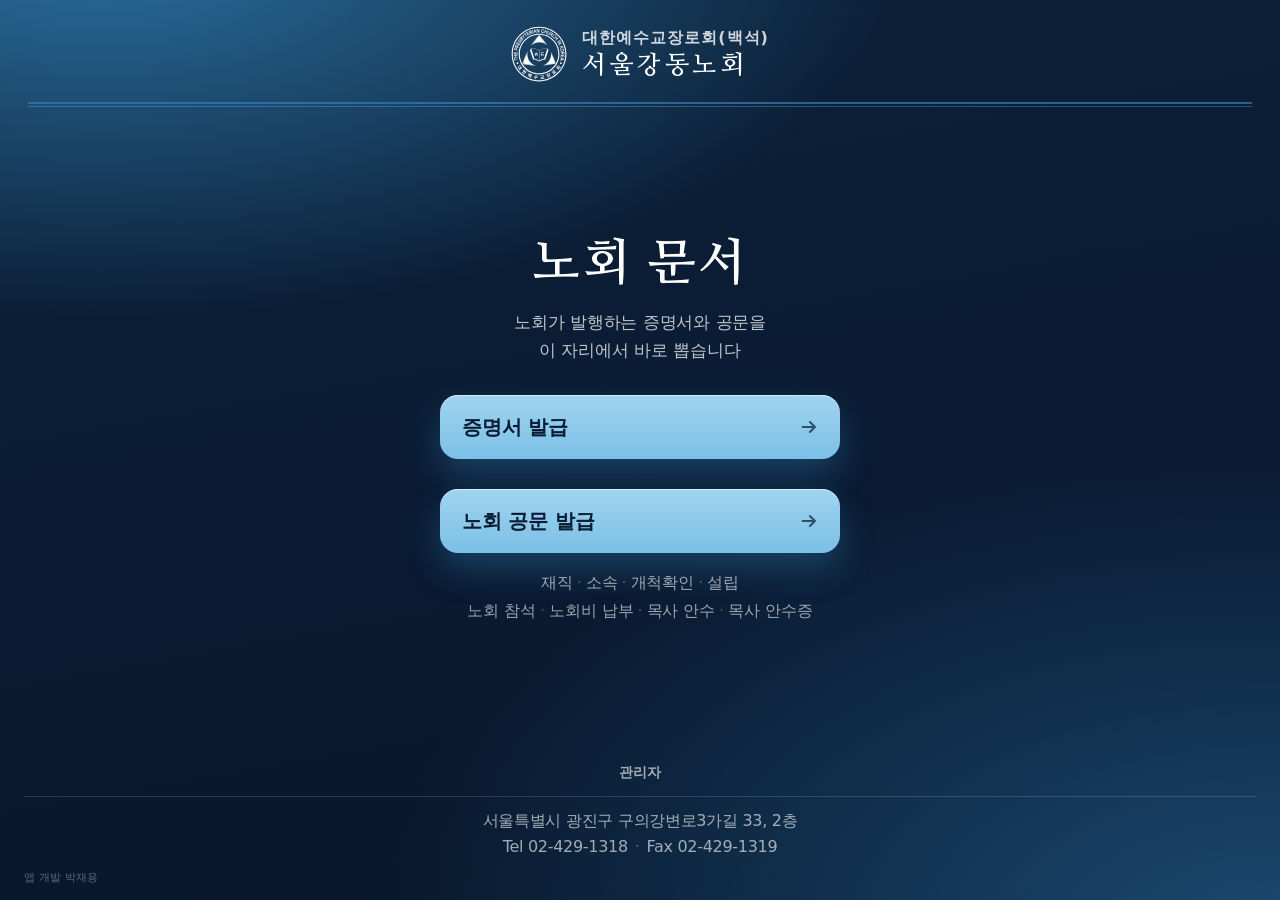
==== index.html @ d6939b6d "목사 안수증: 워터마크 8%, 압인 테두리 제거(교단 마크만), 직인을 이름 위로, 한글→영문 자동 표기, 캐시 v89" ====
<!DOCTYPE html>
<html lang="ko">
<head>
<meta charset="utf-8">
<meta name="viewport" content="width=device-width, initial-scale=1, viewport-fit=cover">
<title>노회 문서 · 대한예수교장로회(백석) 서울강동노회</title>
<meta name="description" content="대한예수교장로회(백석) 서울강동노회의 증명서(재직·소속·개척확인·설립·노회 참석·노회비 납부·목사 안수)와 노회 공문을 만들어 인쇄·PDF·이미지로 받고 드라이브에 보관하는 앱입니다.">
<meta name="robots" content="noindex, nofollow">
<meta name="theme-color" content="#8B1D24">
<link rel="manifest" href="manifest.webmanifest">
<link rel="apple-touch-icon" href="assets/icons/apple-touch-icon-180.png">
<meta name="mobile-web-app-capable" content="yes">
<meta name="apple-mobile-web-app-capable" content="yes">
<meta name="apple-mobile-web-app-title" content="노회 문서">
<link rel="stylesheet" href="assets/app.css?v=89">
<link rel="stylesheet" href="assets/ord.css?v=89">
</head>
<body>

<div class="app">

  <header class="topbar">
    <div class="brand" id="brandHome" role="button" tabindex="0" aria-label="처음 화면으로">
      <span class="eyebrow">대한예수교장로회(백석) · 서울강동노회</span>
      <h1>노회 문서</h1>
    </div>
    <button type="button" class="ghost home" id="homeBtn" aria-label="처음 화면으로">⌂ 홈</button>
    <button type="button" class="ghost" id="installBtn" hidden>앱 설치</button>
  </header>

  <main>


    <!-- ================= 표지 ================= -->
    <section class="view" id="view-cover" hidden>
      <div class="cv-sheet">
        <header class="cv-head">
          <img class="cv-mark" src="assets/logo-white.svg" alt="대한예수교장로회(백석) 엠블럼">
          <div class="cv-org">
            <span class="cv-o1">대한예수교장로회(백석)</span>
            <span class="cv-o2">서울강동노회</span>
          </div>
        </header>
        <i class="cv-rule" aria-hidden="true"></i>

        <div class="cv-core">
          <h2 class="cv-title">노회 문서</h2>
          <p class="cv-lede">노회가 발행하는 증명서와 공문을<br>이 자리에서 바로 뽑습니다</p>

          <button type="button" class="cv-cta" id="cvGo">
            <span>증명서 발급</span>
            <svg class="go" viewBox="0 0 24 24" fill="none" stroke="currentColor" stroke-width="2.2" stroke-linecap="round" stroke-linejoin="round" aria-hidden="true"><path d="M5 12h13M13 6.5 18.5 12 13 17.5"/></svg>
          </button>

          <button type="button" class="cv-cta cv-cta-2" id="cvNotice">
            <span>노회 공문 발급</span>
            <svg class="go" viewBox="0 0 24 24" fill="none" stroke="currentColor" stroke-width="2.2" stroke-linecap="round" stroke-linejoin="round" aria-hidden="true"><path d="M5 12h13M13 6.5 18.5 12 13 17.5"/></svg>
          </button>

          <p class="cv-types" id="cvTypes"></p>
        </div>

        <footer class="cv-foot">
          <button type="button" class="cv-link cv-small" id="cvAdmin">관리자</button>
          <div class="cv-hair" aria-hidden="true"></div>
          <p>서울특별시 광진구 구의강변로3가길 33, 2층</p>
          <p>Tel 02-429-1318<span class="d">·</span>Fax 02-429-1319</p>
          <p class="cv-credit">앱 개발 박재용</p>
        </footer>
      </div>
    </section>

    <!-- ================= 발급하기 ================= -->
    <section class="view" id="view-issue">
      <div class="cv-backrow"><button type="button" class="cv-back" id="coverBtn" aria-label="표지 화면으로">← 표지로</button></div>
      <div class="issue-grid">

        <div class="left-col">
          <form class="card form" id="certForm" autocomplete="off" novalidate>
            <div class="card-head">
              <h2>증명서 정보</h2>
              <button type="button" class="mini" id="resetBtn">입력 초기화</button>
            </div>

            <div class="row2">
              <div class="field">
                <label for="fType">증명서 종류</label>
                <select id="fType"></select>
              </div>
              <div class="field">
                <label for="fPerson">노회원 명단에서 고르기</label>
                <select id="fPerson"><option value="">— 직접 입력 —</option></select>
              </div>
            </div>

            <div class="field">
              <label for="fName"><span id="nameLabel">성명</span> <span class="req">*</span></label>
              <input id="fName" list="peopleList" placeholder="이름을 입력하거나 명단에서 고르세요" enterkeyhint="next">
              <datalist id="peopleList"></datalist>
              <p class="hint" id="nameHint">명단에 있는 이름을 고르면 직분·생년월일·교회·주소가 저절로 채워집니다.</p>
            </div>

            <!-- ===== 목사 안수증 전용 입력 (이 종류를 고를 때만 보인다) ===== -->
            <div class="ord-panel" id="ordPanel" hidden>
              <h3>목사 안수증 — 한글·영문 두 쪽이 함께 나옵니다</h3>
              <div class="row2">
                <div class="field">
                  <label for="fNameEn">영문 성명</label>
                  <input id="fNameEn" placeholder="Kang Junghyun">
                  <p class="hint auto-line" id="fNameEnState"><span class="auto-badge" id="fNameEnBadge">자동</span><span id="fNameEnNote">한글 성명에서 채웁니다.</span> <button type="button" class="mini" id="fNameEnReset" hidden>자동으로</button></p>
                </div>
                <div class="field">
                  <label for="fOrdDocNo">문서번호 번호</label>
                  <input id="fOrdDocNo" placeholder="20250601" inputmode="numeric">
                </div>
              </div>
              <div class="row2">
                <div class="field">
                  <label for="fOrdDate">안수일</label>
                  <input id="fOrdDate" type="date" min="1950-01-01" max="2100-12-31">
                </div>
                <div class="field">
                  <label>증명사진</label>
                  <div class="photo-pick">
                    <div class="thumb" id="ordPhotoThumb">없음</div>
                    <button type="button" class="mini" id="ordPhotoBtn">사진 넣기</button>
                    <button type="button" class="mini" id="ordPhotoList">명단 사진</button>
                    <button type="button" class="mini" id="ordPhotoDel">지우기</button>
                  </div>
                  <input type="file" id="ordPhotoFile" accept="image/*" hidden>
                  <p class="hint" id="ordPhotoHint">사진은 이 기기에만 저장됩니다. 명단에 사진이 있으면 저절로 채워집니다.</p>
                </div>
              </div>
              <div class="field">
                <label for="fOrdComm">안수위원 명단(한글)</label>
                <textarea id="fOrdComm" rows="2" placeholder="이름을 쉼표나 줄바꿈으로 나열하세요"></textarea>
              </div>
              <div class="field" id="fOrdCommEnField" hidden>
                <label for="fOrdCommEn">안수위원 명단(영문)</label>
                <textarea id="fOrdCommEn" rows="2" placeholder="Names, separated by commas"></textarea>
                <p class="hint auto-line" id="fOrdCommEnState"><span class="auto-badge" id="fOrdCommEnBadge">자동</span><span id="fOrdCommEnNote">한글 명단에서 사람별로 채웁니다.</span> <button type="button" class="mini" id="fOrdCommEnReset" hidden>자동으로</button></p>
                <p class="hint">관리자에서 ‘영문판에 안수위원 명단 — 넣기’를 고른 때만 영문판에 찍힙니다.</p>
              </div>
            </div>

            <div class="row2">
              <div class="field">
                <label for="fPosition">직분</label>
                <input id="fPosition" list="posList" placeholder="목사">
              </div>
              <div class="field">
                <label for="fBirth">생년월일</label>
                <input id="fBirth" type="date" min="1900-01-01" max="2100-12-31">
              </div>
            </div>

            <div class="field">
              <label for="fChurch">교회명</label>
              <input id="fChurch">
            </div>

            <div class="field ord-hide">
              <label for="fChurchAddr">교회 주소</label>
              <input id="fChurchAddr" placeholder="서울특별시 광진구 구의강변로3가길 33, 상가 2층(구의동)">
            </div>

            <div class="field ord-hide">
              <label for="fAddr">주소(개인)</label>
              <input id="fAddr" placeholder="성명 기준 주소 (비우면 빈칸으로 찍힘)">
            </div>

            <div class="row2 ord-hide">
              <div class="field">
                <label for="fSender">발신처</label>
                <input id="fSender" value="서울강동노회">
              </div>
              <div class="field">
                <label for="fRecipient">수신처</label>
                <input id="fRecipient" placeholder="받는 곳 (비우면 인쇄 안 됨)">
              </div>
            </div>

            <div id="extraBox"></div>

            <details class="adv ord-hide" id="noticeBox">
              <summary>노회 공문 연결 · 문서번호 · 제목</summary>
              <div class="adv-body">
                <div class="field">
                  <label for="fNotice">노회 공문</label>
                  <select id="fNotice"><option value="">— 연결 안 함 —</option></select>
                </div>
                <div class="row2">
                  <div class="field">
                    <label for="fDocNo">문서번호</label>
                    <input id="fDocNo" placeholder="예: 서울강동 제1102603-16호">
                  </div>
                  <div class="field">
                    <label for="fTitle">제목</label>
                    <input id="fTitle" placeholder="예: 제87회(111) 4월 정기노회 소집 건">
                  </div>
                </div>
                <p class="hint">공문을 고르면 문서번호·제목이 그 공문 값으로 들어가고, 발급대장에 공문번호가 함께 기록됩니다.</p>
              </div>
            </details>

            <div class="field">
              <label for="fDate">발급일</label>
              <input id="fDate" type="date">
            </div>

            <details class="adv" id="advBox">
              <summary>증명서 번호 · Internet No.</summary>
              <div class="adv-body">
                <div class="field">
                  <label for="fNo">발급번호 (자동)</label>
                  <input id="fNo" placeholder="제2026-001호" readonly>
                </div>
                <div class="field">
                  <label for="fInet">Internet No.</label>
                  <input id="fInet" placeholder="자동 생성">
                </div>
                <p class="hint">발급번호는 드라이브 발급대장과 이어서 자동으로 올라갑니다. 규칙(접두어·시작번호·자릿수)은 관리자 › 발급번호 설정에서 바꿉니다. Internet No.는 필요하면 고쳐 쓰세요.</p>
              </div>
            </details>

            <details class="adv" id="sealBox">
              <summary>직인</summary>
              <div class="adv-body">
                <div class="seg" id="sealSeg" role="radiogroup" aria-label="직인">
                  <label><input type="radio" name="sealOnOff" value="on" checked><span>직인 찍기</span></label>
                  <label><input type="radio" name="sealOnOff" value="off"><span>직인 없이</span></label>
                </div>
                <div class="seal-slots" id="sealSlots"></div>
                <input type="file" id="sealFile" accept="image/*" hidden>
                <p class="hint">노회장 인·서기 인·노회 사각 인은 기본으로 찍힙니다. 다른 직인 사진을 넣으면 그것으로 바뀌고, 지우면 기본 직인으로 돌아갑니다. 올린 사진은 이 기기 브라우저에만 저장되고 사이트에는 올라가지 않습니다.</p>
              </div>
            </details>

            <p class="warn" id="formWarn" hidden></p>
          </form>

          <div class="actions" id="actionBar">
            <button type="button" class="btn primary" id="btnPrint">인쇄</button>
            <button type="button" class="btn" id="btnPdf">PDF 저장</button>
            <button type="button" class="btn" id="btnPng">이미지 저장</button>
          </div>
          <p class="cloud-chip" id="cloudChip" hidden></p>
          <p class="cloud-hint">발급하면 이 지면이 JPG로 목사님 드라이브 <b>certificate-app › 발급증명서</b>에 저절로 저장되고, 발급대장에 한 줄 남습니다.</p>
        </div>

        <div class="preview-card">
          <div class="preview-head">
            <h2>미리보기 <span class="tag" id="pvTag">A4 1장</span></h2>
            <div class="preview-tools">
              <button type="button" class="mini" id="zoomBtn">크게 보기</button>
            </div>
          </div>

          <div class="paper-host" id="paperHost">
            <!-- ===== A4 지면 ===== -->
            <div class="paper" id="paper" data-sg="1">
              <img class="wm" id="pWm" src="assets/logo-navy.svg" alt="">

              <!-- ===== 위: 머리글 띠 (지면 위에 고정) ===== -->
              <div class="p-top">
                <div class="p-band">
                  <div class="p-brand">
                    <img class="p-mark" id="pMark" src="assets/logo-white.svg" alt="">
                    <div class="hl1" id="pOrgLine" data-cf="org"><span id="pOrg">대한예수교장로회(백석)</span><span class="gap-org" id="pOrgGap"></span><span id="pPresb">서울강동노회</span></div>
                  </div>
                </div>
                <div class="p-sub">
                  <div class="hl2" id="pHq"></div>
                  <div class="hl2" id="pAddrRow" data-cf="presbyteryAddress"><span id="pPostal">(05048)</span> <span id="pNohoeAddr">서울특별시 광진구 구의강변로3가길 33, 2층</span><span class="gap-tel" id="pTelGap"></span><span id="pTel">Tel: 02-429-1318</span><span class="gap-tel" id="pFaxGap"></span><span id="pFax">Fax: 02-429-1319</span></div>
                  <div class="p-holy" id="pHolyline" data-cf="slogan" hidden></div>
                  <i class="p-rule"></i>
                </div>
              </div>

              <!-- ===== 가운데: 번호·제목·항목·본문·날짜·서명부 ===== -->
              <div class="cno" id="pNo">노회(증) 제26-00001호</div>

              <!-- 공문 발신처·수신처 (비어 있으면 그 줄은 찍지 않는다) -->
              <div class="mailhead" id="pMail">
                <div class="mrow" id="pFromRow"><span class="mk">발신처</span><span class="mv" id="pFrom">서울강동노회</span></div>
                <div class="mrow" id="pToRow"><span class="mk">수신처</span><span class="mv" id="pTo"></span></div>
              </div>

              <div class="title"><span id="pTitle" data-cf="typeTitle">소속증명서</span></div>

              <div class="fields" id="pFields"></div>

              <div class="body" id="pBody"></div>

              <div class="date" id="pDate">2026년 11월 25일</div>

              <img class="photo" id="pPhoto" alt="">
              <!-- 증명사진에 걸치는 압인(철인) — 사진을 바꿔치기하지 않았다는 표시 -->
              <img class="p-stamp" id="pStamp" alt="">

              <div class="sign">
                <div class="sg1wrap"><div class="sg1"><span id="pSignOrg">대한예수교장로회(백석) 서울강동노회</span><span class="seal-hold seal-hold-org"><img class="seal-org" id="sealOrg" alt=""></span></div></div>
                <div class="sg2wrap">
                  <div class="sg2">
                    <span class="st" id="pSignChairTitle">노회장</span><span class="sn"><span id="pSignChair">이용동</span><span class="seal-hold seal-hold-name"><img class="seal-name" id="sealChair" alt=""></span></span>
                    <span class="st" id="pSignTitle">서기</span><span class="sn"><span id="pSigner">박재용</span><span class="seal-hold seal-hold-name"><img class="seal-name" id="sealSecretary" alt=""></span></span>
                  </div>
                </div>
              </div>

              <!-- ===== 아래: 지면 바닥에 고정 ===== -->
              <div class="p-bottom">
                <div class="band" hidden><img src="assets/band.png" alt=""></div>
                <div class="inet">(Internet No) <span id="pInet">NBDF191948314</span></div>
                <div class="p-qrrow">
                  <div class="note" id="pNoteLine" data-cf="note1">본 증명서의 진위 여부는 대한예수교장로회(백석) 서울강동노회로 문의하시기 바랍니다 발급일로부터 90일까지 유효합니다</div>
                  <img class="p-qr" id="pQr" alt="진위 확인 QR">
                </div>
              </div>
              <div class="p-foot"><span class="p-footline" id="pContact"></span></div>
            </div>
            <!-- ===== /A4 지면 ===== -->

            <!-- ===== 목사 안수증 지면(한글 1쪽 + 영문 1쪽) ===== -->
            <div id="ordPapers">
              <p class="ord-cap">한글판</p>
              <div class="paper ord" id="ordKo" data-lang="ko">
                <img class="od-frame" src="assets/ord-frame.svg" alt="">
                <div class="od-inner">
                  <img class="od-wm" id="odKoWm" src="assets/logo-watermark.svg" alt="">
                  <div class="od-no" id="odKoNo"></div>
                  <div class="od-title" id="odKoTitle"></div>
                  <div class="od-photo" id="odKoPhotoBox" data-empty="1">
                    <img id="odKoPhoto" alt="증명사진"><span class="ph-ph" id="odKoPhPh">증명사진</span>
                  </div>
                  <img class="od-stamp" id="odKoStamp" src="assets/seals/stamp-emblem-ink.png" alt="" hidden>
                  <div class="od-lines" id="odKoLines">
                    <div class="od-line"><span class="od-lb" id="odKoLbName"></span><span class="od-cl">:</span><span class="od-vl" id="odKoName"></span></div>
                    <div class="od-line"><span class="od-lb" id="odKoLbBirth"></span><span class="od-cl">:</span><span class="od-vl" id="odKoBirth"></span></div>
                  </div>
                  <div class="od-body" id="odKoBody"></div>
                  <div class="od-comm" id="odKoComm"><span class="od-lb" id="odKoCommLb"></span><span class="od-nm" id="odKoCommNm"></span></div>
                  <div class="od-date" id="odKoDate"></div>
                  <div class="od-org" id="odKoOrg"></div>
                  <div class="od-sign">
                    <div class="od-sg"><span class="st" id="odKoChairT"></span><span class="sn" id="odKoChairN"></span></div>
                    <div class="od-sg"><span class="st" id="odKoSecT"></span><span class="sn" id="odKoSecN"></span></div>
                  </div>
                  <div class="od-seal sq" id="odKoSealSq"><img alt="노회 사각 인"></div>
                  <div class="od-seal r1" id="odKoSealR1"><img alt="노회장 인"></div>
                  <div class="od-seal r2" id="odKoSealR2"><img alt="서기 인"></div>
                  <img class="od-qr" id="odKoQr" alt="진위 확인 QR">
                  <div class="od-inet" id="odKoInet"></div>
                </div>
              </div>

              <p class="ord-cap gap">영문판</p>
              <div class="paper ord" id="ordEn" data-lang="en">
                <img class="od-frame" src="assets/ord-frame.svg" alt="">
                <div class="od-inner">
                  <img class="od-wm" id="odEnWm" src="assets/logo-watermark.svg" alt="">
                  <div class="od-no" id="odEnNo"></div>
                  <div class="od-title" id="odEnTitle"></div>
                  <div class="od-photo" id="odEnPhotoBox" data-empty="1">
                    <img id="odEnPhoto" alt="Photo"><span class="ph-ph" id="odEnPhPh">PHOTO</span>
                  </div>
                  <img class="od-stamp" id="odEnStamp" src="assets/seals/stamp-emblem-ink.png" alt="" hidden>
                  <div class="od-lines" id="odEnLines">
                    <div class="od-line"><span class="od-lb" id="odEnLbName"></span><span class="od-cl">:</span><span class="od-vl" id="odEnName"></span></div>
                    <div class="od-line"><span class="od-lb" id="odEnLbBirth"></span><span class="od-cl">:</span><span class="od-vl" id="odEnBirth"></span></div>
                  </div>
                  <div class="od-body" id="odEnBody"></div>
                  <div class="od-comm" id="odEnComm" hidden><span class="od-lb" id="odEnCommLb"></span><span class="od-nm" id="odEnCommNm"></span></div>
                  <div class="od-date" id="odEnDate"></div>
                  <div class="od-org" id="odEnOrg"></div>
                  <div class="od-sign">
                    <div class="od-sg"><span class="st" id="odEnChairT"></span><span class="sn" id="odEnChairN"></span></div>
                    <div class="od-sg"><span class="st" id="odEnSecT"></span><span class="sn" id="odEnSecN"></span></div>
                  </div>
                  <div class="od-seal sq" id="odEnSealSq"><img alt="Presbytery seal"></div>
                  <div class="od-seal r1" id="odEnSealR1"><img alt="Chairman seal"></div>
                  <div class="od-seal r2" id="odEnSealR2"><img alt="Secretary seal"></div>
                  <img class="od-qr" id="odEnQr" alt="Verify QR">
                  <div class="od-inet" id="odEnInet"></div>
                </div>
              </div>
            </div>
            <!-- ===== /목사 안수증 지면 ===== -->
          </div>

          <p class="pv-foot">지면은 인쇄 용지에 맞춰 A4 한 장으로 나옵니다.</p>
        </div>
      </div>
    </section>

    <!-- ================= 노회 공문 작성 =================
         문구·직인·워터마크 농도·문서번호 규칙은 '공문 관리자'(view-notice-admin)에서 고칩니다.
         이 화면은 글을 쓰고 파일을 붙이고 지면을 만들고 저장하는 문서 작성 페이지입니다. -->
    <section class="view" id="view-notice" hidden>
      <div class="nt-head">
        <button type="button" class="cv-back" id="ntCoverBtn">← 표지로</button>
        <div class="nt-headright">
          <span class="nt-badge" id="ntDraftBadge" hidden>이어 쓰는 중</span>
          <button type="button" class="cv-back nt-adminlink" id="ntAdminBtn">공문 관리자</button>
        </div>
      </div>

      <div class="nt-grid">

        <!-- ---------- 지면 미리 보기 (모바일에서는 이 칸이 먼저) ---------- -->
        <div class="nt-prev">
          <div class="preview-head">
            <h2>미리 보기 <span class="tag" id="ntPageTag">A4 1장</span></h2>
            <div class="preview-tools">
              <button type="button" class="mini" id="ntCopyBtn">전체 텍스트 복사</button>
              <button type="button" class="mini" id="ntZoomBtn">크게 보기</button>
            </div>
          </div>
          <div class="nt-host" id="ntHost"><div class="nt-pages" id="ntPages"></div></div>
          <p class="pv-foot">지면의 글자를 누르면 그 칸으로 옮겨 갑니다.</p>
        </div>

        <!-- ---------- 작성 ---------- -->
        <div class="nt-form">
          <form class="card form" id="ntForm" autocomplete="off" novalidate>
            <div class="card-head">
              <h2>공문 내용</h2>
              <button type="button" class="mini" id="ntNewBtn">새 공문</button>
            </div>

            <div class="row2">
              <div class="field">
                <label for="ntNo">문서번호</label>
                <input id="ntNo" data-nt="no">
              </div>
              <div class="field">
                <label for="ntDate">시행일자</label>
                <input id="ntDate" type="date" min="2000-01-01" max="2100-12-31" data-nt="date">
              </div>
            </div>

            <div class="field">
              <label for="ntTo">수신 <small class="hint-inline">(엔터로 한 줄에 한 사람씩)</small></label>
              <textarea id="ntTo" data-nt="recipient" rows="2" placeholder="예: 전 노회원(강도사 및 전도사 포함)&#10;각 교회 담임목사님"></textarea>
              <p class="hint">여러 줄로 적으면 지면에 수 신 줄부터 이어서 찍히고, 빈 줄은 인쇄되지 않습니다.</p>
            </div>

            <div class="field">
              <label for="ntTitle">제목</label>
              <input id="ntTitle" data-nt="title" placeholder="예: 제87회(111) 정기노회 소집 건">
            </div>

            <div class="field">
              <label for="ntBody">본문 <small class="hint-inline" id="ntBodyCount">0자</small></label>
              <textarea id="ntBody" data-nt="body" rows="16" placeholder="공문 본문을 적으세요.&#10;'1.' '1)' '가)' '* ' 처럼 번호를 쓰면 4mm씩 들여 씁니다."></textarea>
              <p class="hint" id="ntBodyHint">여기에 직접 타이핑하면 지면에 그대로 찍힙니다. 한 장을 넘으면 다음 장으로 넘어가고, 장마다 머리글·서명부·문서정보가 반복됩니다.</p>
            </div>

            <details class="adv" id="ntSignBox">
              <summary>발신명의 · 일자</summary>
              <div class="adv-body">
                <div class="row2">
                  <div class="field"><label for="ntChair">노회장</label><input id="ntChair" data-nt="chair" placeholder="황명구목사"></div>
                  <div class="field"><label for="ntSigner">서기</label><input id="ntSigner" data-nt="secretary" placeholder="박재용목사"></div>
                </div>
                <div class="field">
                  <label for="ntRefDate">서명부에 찍히는 일자 <small class="hint-inline">(비우면 시행일자와 같게)</small></label>
                  <input id="ntRefDate" data-nt="refDate" placeholder="2026년 03 월 23 일">
                </div>
              </div>
            </details>

            <div class="nt-attach">
              <div class="nt-attach-head">
                <b>본문에 파일 내용 넣기 <small class="hint-inline">(보조)</small></b>
                <span id="ntFileInfo">고른 파일 없음</span>
              </div>
              <p class="hint" style="margin:0 0 9px">직접 쓴 본문이 있으면 그대로 두고 파일 내용이 <b>뒤에 덧붙습니다</b>(본문이 비어 있으면 파일 내용이 본문이 됩니다). 텍스트(.txt·.md)·엑셀(.xlsx·.xls)·CSV를 읽고, 고른 원본 파일은 드라이브 <b>노회공문</b> 폴더에도 함께 남깁니다.</p>
              <div class="nt-attach-acts">
                <button type="button" class="mini" id="ntFileBtn">파일 고르기</button>
                <button type="button" class="mini" id="ntFileUndo" hidden>본문 되돌리기</button>
              </div>
              <input type="file" id="ntFile" accept=".txt,.md,.csv,.xlsx,.xls,text/plain,text/csv" hidden>
            </div>
          </form>

          <div class="actions nt-actions" id="ntActions">
            <button type="button" class="btn primary" id="ntPdfBtn">PDF 저장</button>
            <button type="button" class="btn" id="ntJpgBtn">이미지 저장</button>
            <button type="button" class="btn" id="ntPrintBtn">인쇄</button>
          </div>

          <button type="button" class="btn primary nt-drive" id="ntSaveBtn">드라이브에 저장</button>
          <p class="cloud-chip" id="ntChip" hidden></p>
          <p class="cloud-hint">저장하면 지면 PDF와 고른 첨부 원본이 목사님 드라이브 <b>노회공문</b> 폴더에 남고, 서버 <b>노회공문</b> 탭에 한 줄 기록됩니다.</p>
          <div class="nt-past">
            <button type="button" class="cv-link nt-pastbtn" id="ntPastBtn">지난 공문 불러오기 · PDF로 보기 →</button>
          </div>
        </div>

      </div>
    </section>

    <!-- ================= 공문 관리자 (작성 페이지와 분리된 설정 화면) ================= -->
    <section class="view" id="view-notice-admin" hidden>
      <div class="nt-head">
        <button type="button" class="cv-back" id="ntaBackBtn">← 노회 공문 작성</button>
        <span class="nt-badge2">공문 관리자</span>
      </div>

      <div class="fmt-wrap">
        <div class="card fmt">
          <div class="card-head">
            <h2>공문 서식 <span class="cnt">지면에 찍히는 글자</span></h2>
            <button type="button" class="mini" id="ntaReset">기본값 복원</button>
          </div>
          <p class="hint" style="margin:-4px 2px 12px">여기서 고친 글자·직인·농도는 이 기기의 공문 지면에 바로 반영됩니다.</p>

          <h3 class="fmt-h">머리글</h3>
          <div class="row2">
            <div class="field"><label for="ntaOrg">교단명</label><input id="ntaOrg" data-nta="org"></div>
            <div class="field"><label for="ntaPresb">노회명</label><input id="ntaPresb" data-nta="presbytery"></div>
          </div>
          <div class="field"><label for="ntaSlogan">표어</label><input id="ntaSlogan" data-nta="slogan"></div>

          <h3 class="fmt-h">서명부</h3>
          <div class="row2">
            <div class="field"><label for="ntaChair">노회장</label><input id="ntaChair" data-nta="chair"></div>
            <div class="field"><label for="ntaSigner">서기</label><input id="ntaSigner" data-nta="secretary"></div>
          </div>
          <div class="seg" id="ntaSealSeg" role="radiogroup" aria-label="직인">
            <label><input type="radio" name="ntaSeal" value="on"><span>직인 찍기</span></label>
            <label><input type="radio" name="ntaSeal" value="off"><span>직인 없이</span></label>
          </div>
          <div class="seal-slot" style="margin:2px 0 4px">
            <div class="seal-thumb" id="ntaSealThumb">기본</div>
            <div class="seal-acts">
              <button type="button" class="mini" id="ntaSealBtn">직인 사진 넣기</button>
              <button type="button" class="mini" id="ntaSealDel">기본으로</button>
            </div>
          </div>
          <input type="file" id="ntaSealFile" accept="image/*" hidden>
          <p class="hint" style="margin:4px 2px 0">기본 직인은 노회 사각 인입니다. 다른 사진을 넣으면 그것으로 바뀌고, 지우면 기본으로 돌아갑니다. 사진은 이 기기에만 저장됩니다.</p>

          <h3 class="fmt-h">성구 · 로고</h3>
          <div class="field"><label for="fmSlogan">성구 문구 <small class="hint-inline">(비우면 빠짐)</small></label><input id="fmSlogan" data-fmt="slogan" placeholder="“사랑을 심고, 사랑을 꽃피우는 노회” 엡4:15"></div>
          <div class="field">
            <label for="fmRuleColor">가로선 색 <small class="hint-inline">(기본 고동색)</small></label>
            <input id="fmRuleColor" type="color" data-fmt="ruleColor" value="#1B3A5A">
          </div>
          <div class="field">
            <label for="fmLogoSize">머리글 로고 크기</label>
            <select id="fmLogoSize" data-fmt="logoSize">
              <option value="13">작게 (13mm)</option>
              <option value="16">보통 (16mm)</option>
              <option value="19">크게 (19mm)</option>
            </select>
          </div>

          <h3 class="fmt-h">워터마크</h3>
          <div class="seg nt-wmseg" id="ntaWmSeg" role="radiogroup" aria-label="노회 로고 워터마크 농도">
            <label><input type="radio" name="ntaWm" value="4"><span>옅게 4%</span></label>
            <label><input type="radio" name="ntaWm" value="6"><span>보통 6%</span></label>
            <label><input type="radio" name="ntaWm" value="10"><span>진하게 10%</span></label>
            <label><input type="radio" name="ntaWm" value="0"><span>없음</span></label>
          </div>

          <h3 class="fmt-h">발신 연락</h3>
          <div class="row2">
            <div class="field"><label for="ntaPostal">우편번호</label><input id="ntaPostal" data-nta="postal"></div>
            <div class="field"><label for="ntaTel">전화</label><input id="ntaTel" data-nta="tel"></div>
          </div>
          <div class="field"><label for="ntaAddr">주소</label><input id="ntaAddr" data-nta="address"></div>
          <div class="field"><label for="ntaEmail">E-mail</label><input id="ntaEmail" data-nta="email"></div>
          <div class="field"><label for="ntaRuleColor">가로선 색 <small class="hint-inline">(기본 고동색)</small></label><input id="ntaRuleColor" type="color" data-nta="ruleColor" value="#1B3A5A"></div>
          <div class="field"><label for="ntaDisclosure">공개 구분 <small class="hint-inline">(지면 아래 시행일자 옆)</small></label><input id="ntaDisclosure" data-nta="disclosure" placeholder="공개"></div>

          <h3 class="fmt-h">붙임 표기</h3>
          <div class="seg" role="radiogroup" aria-label="붙임 표기">
            <label><input type="radio" name="ntaAttach" value="on"><span>붙임 찍기</span></label>
            <label><input type="radio" name="ntaAttach" value="off"><span>붙임 없이</span></label>
          </div>
          <div class="field"><label for="ntaAttachNote">첨부가 없을 때 문구 <small class="hint-inline">(비우면 줄 자체를 뺍니다)</small></label><input id="ntaAttachNote" data-nta="attachNote" placeholder="예: 붙임 : 1부"></div>
          <p class="hint" style="margin:-2px 2px 4px">파일을 붙이면 그 파일 이름이 <b>붙임 : 파일이름 1부</b>로 본문 끝에 들어갑니다.</p>

          <h3 class="fmt-h">문서번호 규칙</h3>
          <div class="row2">
            <div class="field"><label for="ntaNoPrefix">접두어</label><input id="ntaNoPrefix" data-nta="noPrefix" placeholder="서울강동 제"></div>
            <div class="field"><label for="ntaNoNext">다음 번호</label><input id="ntaNoNext" data-nta="noNext" placeholder="1102603-17"></div>
          </div>
          <p class="hint" id="ntaNoPreview" style="margin:2px 2px 10px">다음 문서번호: —</p>
          <div class="fmt-actions"><button type="button" class="btn primary" id="ntaSave">서식 저장</button></div>
        </div>

        <div class="card fmt">
          <div class="card-head">
            <h2>공문 목록 <span class="cnt" id="ntaCnt">—</span></h2>
            <button type="button" class="mini" id="ntaReload">새로 고침</button>
          </div>
          <div class="hfilter">
            <input type="search" id="ntaQ" placeholder="제목·문서번호·수신으로 찾기">
            <select id="ntaYear"><option value="">전체 연도</option></select>
          </div>
          <p class="hstate" id="ntaState" hidden></p>
          <div class="hlist nt-list" id="ntaList"></div>
        </div>

        <div class="card fmt">
          <div class="card-head"><h2>드라이브 저장</h2></div>
          <p class="hint" style="margin:-4px 2px 10px">공문 지면 PDF와 첨부 원본은 목사님 드라이브 <b>certificate-app › 노회공문</b> 폴더에 저장되고, 서버 <b>노회공문</b> 탭에 한 줄 남습니다.</p>
          <p class="hint" id="ntaKeyState" style="margin:0 2px 10px;color:#0e2442;font-weight:600">연결 상태 확인 중…</p>
          <div class="field"><label for="ntaKeyInput">연결 키 (40자)</label><input id="ntaKeyInput" autocomplete="off" spellcheck="false" placeholder="증명서 발급 › 관리자 › 드라이브 연결과 같은 키"></div>
          <div class="fmt-actions">
            <button type="button" class="btn primary" id="ntaKeySave">연결 저장</button>
            <button type="button" class="btn" id="ntaListLoad">공문 목록 불러오기</button>
          </div>
        </div>
      </div>
    </section>

    <!-- ================= 발급 이력 ================= -->
    <section class="view" id="view-history" hidden>
      <div class="card history">
        <div class="card-head">
          <h2>발급 이력 <span class="cnt" id="hCnt">—</span></h2>
          <button type="button" class="mini" id="hXlsx">엑셀로 받기</button>
        </div>

        <div class="hfilter">
          <input type="search" id="hSearch" placeholder="이름·제목·번호로 찾기" enterkeyhint="search">
          <select id="hType"><option value="">전체 종류</option></select>
          <select id="hPeriod">
            <option value="all">전체 기간</option>
            <option value="this">이번 달</option>
            <option value="last">지난달</option>
            <option value="custom">직접 지정</option>
          </select>
        </div>
        <div class="hcustom" id="hCustom" hidden>
          <input type="date" id="hFrom" aria-label="시작일"> <span>~</span> <input type="date" id="hTo" aria-label="끝일">
        </div>

        <p class="hstate" id="hState" hidden></p>
        <div class="hlist" id="hList"></div>
        <div class="hdetail" id="hDetail" hidden></div>
      </div>
    </section>

    <!-- 관리자 탭 (증명서 서식 · 노회원 명단 · 노회 공문 · 연결·설정) -->
    <div class="admin-tabs" id="adminTabs" hidden>
      <button type="button" class="atab" data-atab="cert">증명서 서식</button>
      <button type="button" class="atab" data-atab="people">노회원 명단</button>
      <button type="button" class="atab" data-atab="notice">노회 공문</button>
      <button type="button" class="atab" data-atab="conn">연결·설정</button>
    </div>

    <!-- ================= 관리자(양식 관리) ================= -->
    <section class="view" id="view-format" hidden>
      <div class="fmt-wrap">

        <!-- ===== 목사 안수증 서식 (금색 테두리 양식) ===== -->
        <div class="card fmt" data-group="cert" id="ordCard">
          <div class="card-head">
            <h2>목사 안수증 서식 <span class="cnt">한글·영문 두 쪽</span></h2>
            <button type="button" class="mini" id="ordReset">기본값 복원</button>
          </div>
          <p class="hint" style="margin:-4px 2px 10px">여기서 고친 글자·안수위원·직인·사진 자리가 발급 화면과 안수증 지면에 바로 반영됩니다. 고친 값은 이 기기 브라우저에 저장됩니다. <b>{name}</b> <b>{position}</b> <b>{nameEn}</b> <b>{no}</b> <b>{y}</b> <b>{m}</b> <b>{d}</b> <b>{month}</b>는 입력값으로 바뀝니다.</p>

          <div class="ord-tabs" role="tablist" aria-label="안수증 서식 묶음">
            <button type="button" class="ord-tab on" data-otab="ko" role="tab">한글판</button>
            <button type="button" class="ord-tab" data-otab="en" role="tab">영문판</button>
            <button type="button" class="ord-tab" data-otab="comm" role="tab">안수위원</button>
            <button type="button" class="ord-tab" data-otab="stamp" role="tab">사진·직인·워터마크</button>
          </div>

          <!-- ---------- 한글판 ---------- -->
          <div class="ord-pane" data-opane="ko">
            <h3 class="fmt-h">제목 · 문서번호 · 날짜</h3>
            <div class="ord-grid">
              <div class="field"><label for="oaTitleKo">제목(한글)</label><input id="oaTitleKo" data-ord="titleKo"></div>
              <div class="field"><label for="oaDateKo">날짜 형식(한글) <small class="hint-inline">예: 주후 {y}년 {m}월 {d}일</small></label><input id="oaDateKo" data-ord="dateKo"></div>
              <div class="field"><label for="oaNoKo">문서번호 형식(한글) <small class="hint-inline">예: 서울강동 제{no}호</small></label><input id="oaNoKo" data-ord="noKo"></div>
            </div>

            <h3 class="fmt-h">성명 · 생년월일 줄</h3>
            <div class="ord-grid">
              <div class="field"><label for="oaLbNameKo">성명 라벨(한글)</label><input id="oaLbNameKo" data-ord="lbNameKo"></div>
              <div class="field"><label for="oaLbBirthKo">생년월일 라벨(한글)</label><input id="oaLbBirthKo" data-ord="lbBirthKo"></div>
              <div class="field"><label for="oaNameKo">성명 값 형식(한글)</label><input id="oaNameKo" data-ord="nameKo"></div>
              <div class="field"><label for="oaBirthKo">생년월일 값 형식(한글)</label><input id="oaBirthKo" data-ord="birthKo"></div>
            </div>

            <h3 class="fmt-h">본문</h3>
            <div class="ord-grid">
              <div class="field wide"><label for="oaBodyKo">본문(한글) <small class="hint-inline">Enter로 문단 나누기</small></label><textarea id="oaBodyKo" data-ord="bodyKo" rows="3"></textarea></div>
            </div>

            <h3 class="fmt-h">발급 명의 · 서명부</h3>
            <div class="ord-grid">
              <div class="field wide"><label for="oaOrgKo">발급 명의(한글)</label><input id="oaOrgKo" data-ord="orgKo"></div>
              <div class="field"><label for="oaChairTKo">노회장 직함(한글)</label><input id="oaChairTKo" data-ord="chairTKo"></div>
              <div class="field"><label for="oaChairNKo">노회장 이름(한글)</label><input id="oaChairNKo" data-ord="chairNKo"></div>
              <div class="field"><label for="oaSecTKo">서기 직함(한글) <small class="hint-inline">비우면 빼기</small></label><input id="oaSecTKo" data-ord="secTKo"></div>
              <div class="field"><label for="oaSecNKo">서기 이름(한글)</label><input id="oaSecNKo" data-ord="secNKo"></div>
              <div class="field"><label for="oaCommLabel">안수위원 라벨(한글)</label><input id="oaCommLabel" data-ord="commLabel"></div>
            </div>
          </div>

          <!-- ---------- 영문판 ---------- -->
          <div class="ord-pane" data-opane="en" hidden>
            <h3 class="fmt-h">제목 · 문서번호 · 날짜</h3>
            <div class="ord-grid">
              <div class="field"><label for="oaTitleEn">제목(영문)</label><input id="oaTitleEn" data-ord="titleEn"></div>
              <div class="field"><label for="oaDateEn">날짜 형식(영문) <small class="hint-inline">예: {month} {d}, {y}</small></label><input id="oaDateEn" data-ord="dateEn"></div>
              <div class="field"><label for="oaNoEn">문서번호 형식(영문)</label><input id="oaNoEn" data-ord="noEn"></div>
            </div>

            <h3 class="fmt-h">성명 · 생년월일 줄</h3>
            <div class="ord-grid">
              <div class="field"><label for="oaLbNameEn">Name 라벨(영문)</label><input id="oaLbNameEn" data-ord="lbNameEn"></div>
              <div class="field"><label for="oaLbBirthEn">Date of birth 라벨(영문)</label><input id="oaLbBirthEn" data-ord="lbBirthEn"></div>
              <div class="field"><label for="oaNameEn">성명 값 형식(영문)</label><input id="oaNameEn" data-ord="nameEn"></div>
              <div class="field"><label for="oaBirthEn">생년월일 값 형식(영문)</label><input id="oaBirthEn" data-ord="birthEn"></div>
            </div>

            <h3 class="fmt-h">본문</h3>
            <div class="ord-grid">
              <div class="field wide"><label for="oaBodyEn">본문(영문) <small class="hint-inline">Enter로 문단 나누기</small></label><textarea id="oaBodyEn" data-ord="bodyEn" rows="3"></textarea></div>
            </div>

            <h3 class="fmt-h">발급 명의 · 서명부</h3>
            <div class="ord-grid">
              <div class="field wide"><label for="oaOrgEn">발급 명의(영문) <small class="hint-inline">Enter로 두 줄까지</small></label><textarea id="oaOrgEn" data-ord="orgEn" rows="2"></textarea></div>
              <div class="field"><label for="oaChairTEn">노회장 직함(영문)</label><input id="oaChairTEn" data-ord="chairTEn"></div>
              <div class="field"><label for="oaChairNEn">노회장 이름(영문)</label><input id="oaChairNEn" data-ord="chairNEn"></div>
              <div class="field"><label for="oaSecTEn">서기 직함(영문) <small class="hint-inline">기본 Secretary · 비우면 빼기</small></label><input id="oaSecTEn" data-ord="secTEn"></div>
              <div class="field"><label for="oaSecNEn">서기 이름(영문)</label><input id="oaSecNEn" data-ord="secNEn"></div>
            </div>

            <h3 class="fmt-h">안수위원(영문판)</h3>
            <div class="ord-grid">
              <div class="field"><label for="oaCommShowEn">영문판에 안수위원 명단</label>
                <select id="oaCommShowEn" data-ord="commShowEn"><option value="off">넣지 않음</option><option value="on">넣기</option></select>
              </div>
              <div class="field"><label for="oaCommLabelEn">안수위원 라벨(영문)</label><input id="oaCommLabelEn" data-ord="commLabelEn"></div>
            </div>
            <p class="hint" style="margin:2px 2px 8px">‘넣기’를 고르면 영문판에도 안수위원 명단이 찍힙니다. 명단과 순서는 ‘안수위원’ 묶음에서 고칩니다.</p>

            <h3 class="fmt-h">한글 → 영문 자동 표기</h3>
            <div class="ord-grid">
              <div class="field"><label for="oaAutoEn">자동 채우기</label>
                <select id="oaAutoEn" data-ord="autoEn"><option value="on">켜기</option><option value="off">끄기</option></select>
              </div>
              <div class="field"><label for="oaNameHyphen">이름 표기</label>
                <select id="oaNameHyphen" data-ord="nameHyphen"><option value="off">붙여 쓰기 (Jaeyong)</option><option value="on">하이픈 (Jae-yong)</option></select>
              </div>
            </div>
            <p class="hint" style="margin:2px 2px 8px">한글 성명을 넣으면 영문 성명 칸이 저절로 채워집니다(기본 켜짐). 발급 화면에서 그 칸을 직접 고치면 자동이 멈추고, ‘자동으로’ 단추를 누르면 다시 채웁니다. 인터넷 없이 이 브라우저 안에서 계산합니다.</p>
            <div class="field wide" style="margin:0 2px 6px"><label for="oaRomInput">시험해 보기 <small class="hint-inline">쉼표로 나열</small></label>
              <input id="oaRomInput" value="박재용, 강중현, 김민수, 이서연, 최지훈, 황명구, 이용동">
            </div>
            <div class="rom-out" id="oaRomOut" aria-live="polite"></div>
          </div>

          <!-- ---------- 안수위원 ---------- -->
          <div class="ord-pane" data-opane="comm" hidden>
            <h3 class="fmt-h">한글판 안수위원 <small class="hint-inline">추가 · 빼기 · 순서 바꾸기</small></h3>
            <div class="oc-list" id="ocKoList"></div>
            <div class="oc-add">
              <input id="ocKoNew" placeholder="이름 (예: 홍길동)" aria-label="한글판 안수위원 이름">
              <button type="button" class="mini" id="ocKoAdd">+ 추가</button>
            </div>
            <p class="hint" style="margin:6px 2px 12px">▲▼로 순서를 바꾸고 ✕로 뺍니다. 지면에는 이 순서대로 한 줄로 찍히고, 길면 자동으로 접힙니다.</p>

            <h3 class="fmt-h">영문판 안수위원 <small class="hint-inline">영문판에 넣을 때만 쓰입니다</small></h3>
            <div class="oc-list" id="ocEnList"></div>
            <div class="oc-add">
              <input id="ocEnNew" placeholder="Name (예: Rev. Hong Gil-dong)" aria-label="영문판 안수위원 이름">
              <button type="button" class="mini" id="ocEnAdd">+ 추가</button>
            </div>
            <p class="hint" style="margin:6px 2px 8px">영문판 명단은 ‘영문판’ 묶음에서 ‘넣기’를 골랐을 때만 지면에 나옵니다.</p>
          </div>

          <!-- ---------- 사진 · 직인 · 워터마크 ---------- -->
          <div class="ord-pane" data-opane="stamp" hidden>
            <h3 class="fmt-h">백석 엠블럼 워터마크</h3>
            <div class="ord-num">
              <div class="field"><label for="oaWmOn">워터마크</label>
                <select id="oaWmOn" data-ord="wmOn"><option value="on">넣기</option><option value="off">빼기</option></select>
              </div>
              <div class="field"><label for="oaWmSize">크기 <small class="hint-inline">지면 폭 %</small></label><input id="oaWmSize" data-ord="wmSize" inputmode="decimal"></div>
              <div class="field"><label for="oaWmTone">진하기 <small class="hint-inline">%</small></label><input id="oaWmTone" data-ord="wmTone" inputmode="decimal"></div>
            </div>
            <p class="hint" style="margin:2px 2px 8px">기본은 지면 폭의 45%, 진하기 8%입니다(폭 45~55%, 진하기 7~9%가 ‘아주 옅은’ 정도). 인쇄·PDF·이미지 모두 같은 농도로 남습니다.</p>

            <h3 class="fmt-h">증명사진 자리 <small class="hint-inline">지면 왼쪽 위부터(mm)</small></h3>
            <div class="ord-num">
              <div class="field"><label for="oaPhW">사진 폭</label><input id="oaPhW" data-ord="phW" inputmode="decimal"></div>
              <div class="field"><label for="oaPhL">가로 위치</label><input id="oaPhL" data-ord="phL" inputmode="decimal"></div>
              <div class="field"><label for="oaPhT">세로 위치</label><input id="oaPhT" data-ord="phT" inputmode="decimal"></div>
              <div class="field"><label for="oaPhKo">빈자리 글자(한글)</label><input id="oaPhKo" data-ord="phKo"></div>
              <div class="field"><label for="oaPhEn">빈자리 글자(영문)</label><input id="oaPhEn" data-ord="phEn"></div>
            </div>
            <p class="hint" style="margin:2px 2px 8px">높이는 폭의 4/3(세로 3:4 비율)으로 잡히고, 사진은 칸에 꼭 차게 잘려 들어갑니다. 모서리는 3mm로 살짝 둥글게 나옵니다.</p>

            <h3 class="fmt-h">사진 모서리 교단 압인 <small class="hint-inline">교단 마크만 눌려 찍힌 자리</small></h3>
            <div class="ord-num">
              <div class="field"><label for="oaStampOn">압인</label>
                <select id="oaStampOn" data-ord="stampOn"><option value="on">찍기</option><option value="off">빼기</option></select>
              </div>
              <div class="field"><label for="oaStampCorner">모서리</label>
                <select id="oaStampCorner" data-ord="stampCorner">
                  <option value="br">오른쪽 아래</option><option value="bl">왼쪽 아래</option>
                  <option value="tr">오른쪽 위</option><option value="tl">왼쪽 위</option>
                </select>
              </div>
              <div class="field"><label for="oaStampColor">색</label>
                <select id="oaStampColor" data-ord="stampColor"><option value="ink">인주색(붉은)</option><option value="gold">금색</option></select>
              </div>
              <div class="field"><label for="oaStampSize">크기 <small class="hint-inline">mm</small></label><input id="oaStampSize" data-ord="stampSize" inputmode="decimal"></div>
              <div class="field"><label for="oaStampTone">진하기 <small class="hint-inline">%</small></label><input id="oaStampTone" data-ord="stampTone" inputmode="decimal"></div>
            </div>
            <p class="hint" style="margin:2px 2px 8px">사진이 없으면 압인도 찍히지 않습니다. 화면·PDF 저장·이미지 저장에는 찍히고, <b>브라우저 인쇄에는 찍히지 않습니다</b>(인쇄는 테두리도 빠집니다).</p>

            <h3 class="fmt-h">직인 자리 <small class="hint-inline">가로·세로는 지면 왼쪽 위부터(mm)</small></h3>
            <p class="hint" style="margin:-4px 2px 8px">노회 사각 인 · 노회장 인 · 서기 인 — 기본값은 서명부에 한 덩어리로 모아, 노회장·서기 이름 위에 인이 겹쳐 찍히고 사각 인은 서명부 왼쪽에 옵니다. 영문 지면은 같은 값에 영문 서명부 위치 차이만 더해 겹칩니다.</p>
            <div class="ord-num">
              <div class="field"><label for="oaSqS">사각 인 크기</label><input id="oaSqS" data-ord="sqS" inputmode="decimal"></div>
              <div class="field"><label for="oaSqL">사각 인 가로</label><input id="oaSqL" data-ord="sqL" inputmode="decimal"></div>
              <div class="field"><label for="oaSqT">사각 인 세로</label><input id="oaSqT" data-ord="sqT" inputmode="decimal"></div>
              <div class="field"><label for="oaRS">원형 인 크기</label><input id="oaRS" data-ord="rS" inputmode="decimal"></div>
              <div class="field"><label for="oaR1L">노회장 인 가로</label><input id="oaR1L" data-ord="r1L" inputmode="decimal"></div>
              <div class="field"><label for="oaR1T">노회장 인 세로</label><input id="oaR1T" data-ord="r1T" inputmode="decimal"></div>
              <div class="field"><label for="oaR2L">서기 인 가로</label><input id="oaR2L" data-ord="r2L" inputmode="decimal"></div>
              <div class="field"><label for="oaR2T">서기 인 세로</label><input id="oaR2T" data-ord="r2T" inputmode="decimal"></div>
            </div>

            <h3 class="fmt-h">표기 · 서명부 순서 · Internet No.</h3>
            <div class="ord-grid">
              <div class="field"><label for="oaLabelSep">라벨·값 사이 표기 <small class="hint-inline">기본 ‘:’ · 비우면 빼기</small></label><input id="oaLabelSep" data-ord="labelSep"></div>
              <div class="field"><label for="oaSigOrder">서명부 순서</label>
                <select id="oaSigOrder" data-ord="sigOrder"><option value="cs">노회장 → 서기</option><option value="sc">서기 → 노회장</option></select>
              </div>
              <div class="field"><label for="oaInetTpl">Internet No. 표기 <small class="hint-inline">{inet} · 비우면 빼기</small></label><input id="oaInetTpl" data-ord="inetTpl"></div>
            </div>
          </div>

          <div class="ord-undo">
            <button type="button" class="btn" id="ordUndo">되돌리기(최근 1회)</button>
          </div>
          <p class="hint" style="margin:2px 2px 4px">고치다 잘못되었으면 ‘되돌리기’를 누르면 바로 전 값으로 돌아갑니다.</p>
        </div>
        <div class="card fmt" data-group="cert">
          <div class="card-head">
            <h2>관리자 <span class="cnt">양식·노회원 명단</span></h2>
            <button type="button" class="mini" id="fmtReset">기본값 복원</button>
          </div>
          <p class="hint" style="margin:-4px 2px 12px">여기서 고친 글자·이름·직인·문구가 발급 화면과 지면에 바로 반영됩니다. 고친 값은 이 기기 브라우저에 저장됩니다.</p>


          <h3 class="fmt-h">서명부 · 직인</h3>
          <div class="row2">
            <div class="field"><label for="fmChairTitle">노회장 직함</label><input id="fmChairTitle" data-fmt="chairTitle"></div>
            <div class="field"><label for="fmChairName">노회장 성명</label><input id="fmChairName" data-fmt="chairName"></div>
          </div>
          <div class="row2">
            <div class="field"><label for="fmSignTitle">서기 직함</label><input id="fmSignTitle" data-fmt="signerTitle"></div>
            <div class="field"><label for="fmSigner">서기 성명</label><input id="fmSigner" data-fmt="signerName"></div>
          </div>
          <div class="seal-slots" id="sealSlotsAdmin"></div>
          <input type="file" id="sealFileAdmin" accept="image/*" hidden>
          <p class="hint" style="margin:10px 2px 4px">직인을 글자 위에 어떻게 놓을지 고릅니다.</p>
          <div class="seg" id="sgSeg" role="radiogroup" aria-label="서명부 직인 배치">
            <label><input type="radio" name="signSeal" value="1" checked><span>1안 · 글자 위에</span></label>
            <label><input type="radio" name="signSeal" value="2"><span>2안 · 어깨에 걸치게</span></label>
          </div>

          <h3 class="fmt-h">사진 압인</h3>
          <p class="hint" style="margin:-4px 2px 10px">증명사진이 다른 사진으로 바뀌지 않았다는 표시로, 사진 모서리에 노회 직인을 압인(철인)으로 눌러 찍습니다. 빨간 잉크가 아니라 눌린 자국으로만 남습니다. 사진이 없으면 찍지 않습니다.</p>
          <div class="seg" id="stSegOn" role="radiogroup" aria-label="사진 압인">
            <label><input type="radio" name="stOn" value="on" checked><span>압인 찍기</span></label>
            <label><input type="radio" name="stOn" value="off"><span>압인 없이</span></label>
          </div>
          <p class="hint" style="margin:-2px 2px 6px">크기</p>
          <div class="seg seg3" role="radiogroup" aria-label="압인 크기">
            <label><input type="radio" name="stSize" value="12"><span>작게 12mm</span></label>
            <label><input type="radio" name="stSize" value="15" checked><span>보통 15mm</span></label>
            <label><input type="radio" name="stSize" value="18"><span>크게 18mm</span></label>
          </div>
          <p class="hint" style="margin:-2px 2px 6px">위치(사진 모서리)</p>
          <div class="seg" role="radiogroup" aria-label="압인 위치">
            <label><input type="radio" name="stCorner" value="tl"><span>좌상</span></label>
            <label><input type="radio" name="stCorner" value="tr"><span>우상</span></label>
          </div>
          <div class="seg" role="radiogroup" aria-label="압인 위치 아래">
            <label><input type="radio" name="stCorner" value="bl"><span>좌하</span></label>
            <label><input type="radio" name="stCorner" value="br" checked><span>우하</span></label>
          </div>
          <p class="hint" style="margin:-2px 2px 6px">강도</p>
          <div class="seg seg3" role="radiogroup" aria-label="압인 강도">
            <label><input type="radio" name="stTone" value="0.18"><span>옅게</span></label>
            <label><input type="radio" name="stTone" value="0.32" checked><span>보통</span></label>
            <label><input type="radio" name="stTone" value="0.48"><span>진하게</span></label>
          </div>

          <h3 class="fmt-h">지면 머리글</h3>
          <p class="hint" style="margin:-4px 2px 10px">교단명과 노회명은 띠 안에서 로고와 함께 가운데에 찍히고, 비운 칸의 줄은 지면에서 빠집니다. 우편번호·주소·전화·팩스는 한 줄에 나란히 찍힙니다.</p>
          <div class="row2">
            <div class="field"><label for="fmOrg">교단명</label><input id="fmOrg" data-fmt="org"></div>
            <div class="field"><label for="fmPresb">노회명</label><input id="fmPresb" data-fmt="presbytery"></div>
          </div>
          <div class="field"><label for="fmHq">총회 주소 <small class="hint-inline">(비우면 빠짐)</small></label><input id="fmHq" data-fmt="hqAddress"></div>
          <div class="row2">
            <div class="field"><label for="fmPostal">우편번호</label><input id="fmPostal" data-fmt="postalCode" placeholder="05048"></div>
            <div class="field"><label for="fmNohoeAddr">노회 주소</label><input id="fmNohoeAddr" data-fmt="presbyteryAddress"></div>
          </div>
          <div class="row2">
            <div class="field"><label for="fmTel">전화</label><input id="fmTel" data-fmt="tel"></div>
            <div class="field"><label for="fmFax">팩스</label><input id="fmFax" data-fmt="fax"></div>
          </div>

          <h3 class="fmt-h">성구 · 로고</h3>
          <div class="field"><label for="fmSlogan">성구 문구 <small class="hint-inline">(비우면 빠짐)</small></label><input id="fmSlogan" data-fmt="slogan" placeholder="“사랑을 심고, 사랑을 꽃피우는 노회” 엡4:15"></div>
          <div class="field">
            <label for="fmRuleColor">가로선 색 <small class="hint-inline">(기본 고동색)</small></label>
            <input id="fmRuleColor" type="color" data-fmt="ruleColor" value="#1B3A5A">
          </div>
          <div class="field">
            <label for="fmLogoSize">머리글 로고 크기</label>
            <select id="fmLogoSize" data-fmt="logoSize">
              <option value="13">작게 (13mm)</option>
              <option value="16">보통 (16mm)</option>
              <option value="19">크게 (19mm)</option>
            </select>
          </div>

          <h3 class="fmt-h">워터마크</h3>
          <div class="seg" id="wmSeg" role="radiogroup" aria-label="워터마크 진하기(하늘색)">
            <label><input type="radio" name="wmChoice" value="navy" checked><span>하늘 45%</span></label>
            <label><input type="radio" name="wmChoice" value="slate"><span>하늘 38%</span></label>
            <label><input type="radio" name="wmChoice" value="ink"><span>하늘 30%</span></label>
            <label><input type="radio" name="wmChoice" value="none"><span>없음</span></label>
          </div>

          <h3 class="fmt-h">안내문 · 번호</h3>
          <div class="field"><label for="fmNote1">안내문 첫째 줄</label><textarea id="fmNote1" data-fmt="note1" rows="2"></textarea></div>
          <div class="field"><label for="fmNote2">안내문 둘째 줄</label><textarea id="fmNote2" data-fmt="note2" rows="2"></textarea></div>
          <div class="field"><label for="fmNoPrefix">번호 접두어</label><input id="fmNoPrefix" data-fmt="noPrefix" placeholder="노회(증)"></div>
        </div>

        <div class="card fmt" data-group="cert">
          <div class="card-head"><h2>종류별 문구</h2></div>

          <div class="field"><label for="fmType">증명서 종류</label><select id="fmType"></select></div>
          <div class="field"><label for="fmTitle">제목</label><input id="fmTitle"></div>
          <div class="field"><label for="fmBody">본문 <small class="hint-inline">(줄바꿈으로 줄을 나눕니다)</small></label><textarea id="fmBody" rows="3"></textarea></div>
          <p class="hint" style="margin:-4px 2px 10px">{church} {churchAddress} {rep} {position} {name} {birth} {address} {presbytery} {date} {plantDate} {foundDate} {ordainDate} {session} {dues} 가 입력값으로 바뀝니다. 받침에 맞춰 조사를 바꾸려면 {name:은} {position:으로} 처럼 씁니다.</p>
          <div class="row2">
            <div class="field"><label for="fmTSignTitle">서명부 직함</label><input id="fmTSignTitle"></div>
            <div class="field"><label for="fmTSignName">서명부 성명</label><input id="fmTSignName"></div>
          </div>

          <div class="field">
            <label>항목 이름</label>
            <div class="label-grid" id="fmLabels"></div>
          </div>

          <div class="fmt-actions">
            <button type="button" class="btn" id="fmtTypeReset">이 종류 기본값</button>
            <button type="button" class="btn primary" id="fmtSave">저장</button>
          </div>
        </div>

        <div class="card fmt" data-group="people" id="peopleCard">
          <div class="card-head">
            <h2>노회원 명단</h2>
            <button type="button" class="mini" id="peNew">새로 넣기</button>
          </div>
          <p class="hint" style="margin:-4px 2px 10px">여기 넣어 둔 노회원은 발급 화면에서 이름만 골라도 직분·생년월일·교회·주소가 저절로 채워집니다.</p>

          <div class="hlist" id="peList"></div>

          <div class="pform" id="peForm" hidden>
            <div class="row2">
              <div class="field"><label for="peName">이름 <span class="req">*</span></label><input id="peName"></div>
              <div class="field"><label for="pePosition">직분</label><input id="pePosition" list="posList" placeholder="목사·전도사·강도사"></div>
            </div>
            <div class="row2">
              <div class="field"><label for="peBirth">생년월일</label><input id="peBirth" type="date" min="1900-01-01" max="2100-12-31"></div>
              <div class="field"><label for="peChurch">교회명</label><input id="peChurch"></div>
            </div>
            <div class="field"><label for="peChurchAddr">교회 주소</label><input id="peChurchAddr"></div>
            <div class="field"><label for="peAddress">주소(개인)</label><input id="peAddress"></div>
            <div class="row2">
              <div class="field"><label for="peRep">대표자</label><input id="peRep"></div>
              <div class="field"><label for="pePlant">기도처 시작일</label><input id="pePlant" type="date" min="1900-01-01" max="2100-12-31"></div>
            </div>
            <div class="row2">
              <div class="field"><label for="peFound">설립일</label><input id="peFound" type="date" min="1900-01-01" max="2100-12-31"></div>
              <div class="field"><label for="peOrdain">안수일</label><input id="peOrdain" type="date" min="1900-01-01" max="2100-12-31"></div>
            </div>
            <div class="field">
              <button type="button" class="btn primary" id="peSave" style="width:100%">명단에 저장</button>
            </div>
            <div class="field">
              <label>증명사진 <small class="hint-inline">(넣으면 지면 오른쪽 위에 같이 인쇄됩니다)</small></label>
              <div class="seal-row">
                <div class="seal-thumb" id="pePhotoThumb">없음</div>
                <div class="seal-acts">
                  <button type="button" class="mini" id="pePhotoBtn">사진 넣기</button>
                  <button type="button" class="mini" id="pePhotoDel">지우기</button>
                </div>
              </div>
              <input type="file" id="pePhotoFile" accept="image/*" hidden>
            </div>
            <p class="hint">명단과 사진은 이 기기 브라우저에만 저장됩니다. 자료로 남기려면 아래 ‘내보내기’로 JSON 파일을 받아 두세요(사진은 기기에만 남습니다).</p>
          </div>

          <div class="pe-io">
            <div class="pe-io-head"><b>엑셀로 한꺼번에 넣기</b><span>샘플 파일을 받아 채운 뒤 그대로 올리면 됩니다</span></div>
            <div class="pe-io-acts">
              <button type="button" class="mini" id="peSample">샘플 엑셀 받기</button>
              <button type="button" class="mini" id="peImport">엑셀에서 명단 가져오기</button>
            </div>
            <input type="file" id="peImportFile" accept=".xlsx,.csv" hidden>

            <div class="pe-prev" id="pePrev" hidden>
              <div class="pe-prev-head">
                <b id="pePrevTitle">미리 보기</b>
                <select id="peMerge" aria-label="같은 이름 처리">
                  <option value="skip">같은 이름은 건너뛰기</option>
                  <option value="over">같은 이름은 덮어쓰기</option>
                </select>
              </div>
              <p class="pe-warn" id="pePrevWarn" hidden></p>
              <div class="pe-table-wrap"><table class="pe-table" id="pePrevTable"></table></div>
              <div class="pe-prev-acts">
                <button type="button" class="btn primary" id="pePrevSave">이 명단을 넣기</button>
                <button type="button" class="btn" id="pePrevCancel">취소</button>
              </div>
            </div>
          </div>

          <div class="fmt-actions">
            <button type="button" class="btn" id="peReset">기본 명단으로</button>
          </div>
        </div>

        <div class="card fmt" data-group="conn">
          <div class="card-head"><h2>문서 진위 확인</h2></div>
          <p class="hint" style="margin:-4px 2px 10px">지면 오른쪽 아래 QR을 찍으면 열리는 공개 페이지입니다. 확인하는 사람은 자체번호와 문서확인번호 두 개로 이 노회가 발급한 문서인지만 확인합니다. 이 앱의 잠금·명단과는 상관이 없습니다.</p>
          <div class="fmt-actions">
            <a class="btn primary" href="verify.html" target="_blank" rel="noopener">확인 페이지 열기</a>
          </div>
        </div>

        <div class="card fmt" data-group="conn">
          <div class="card-head"><h2>인수인계 · 도움말</h2></div>
          <p class="hint" style="margin:-4px 2px 10px">이 앱을 다른 사람에게 넘길 때 필요한 것(드라이브 폴더·시트·스크립트·사이트·키)과 넘기는 순서를 정리한 문서입니다.</p>
          <div class="fmt-actions">
            <a class="btn primary" href="docs/인수인계.html" target="_blank" rel="noopener">인수인계 안내 열기</a>
            <a class="btn" href="docs/인수인계.md" target="_blank" rel="noopener">문서(원본)</a>
          </div>
        </div>

        <div class="card fmt" data-group="conn" id="lockCard">
          <div class="card-head"><h2>앱 잠금 <span class="cnt">이 기기에서만 적용</span></h2></div>
          <p class="hint" style="margin:-4px 2px 10px">폰을 잠깐 남이 만졌을 때 증명서 발급·노회 공문 발급·관리자·명단 관리를 막습니다. 비밀번호는 이 기기 브라우저에 해시로만 저장되고 드라이브로 넘어가지 않습니다.</p>
          <div class="seg" role="radiogroup" aria-label="앱 잠금">
            <label><input type="radio" name="lockOn" value="on"><span>잠금 켜기</span></label>
            <label><input type="radio" name="lockOn" value="off"><span>잠금 끄기</span></label>
          </div>
          <div class="field"><label for="lockCur">지금 비밀번호</label><input id="lockCur" type="password" inputmode="numeric" maxlength="4" autocomplete="off"></div>
          <div class="row2">
            <div class="field"><label for="lockNew">새 비밀번호 (숫자 4자리)</label><input id="lockNew" type="password" inputmode="numeric" maxlength="4" autocomplete="off"></div>
            <div class="field"><label for="lockNew2">새 비밀번호 확인 (숫자 4자리)</label><input id="lockNew2" type="password" inputmode="numeric" maxlength="4" autocomplete="off"></div>
          </div>
          <div class="fmt-actions"><button type="button" class="btn primary" id="lockSave">비밀번호 바꾸기</button></div>
          <p class="hint">한 번 풀면 10분 동안 다시 묻지 않고, 앱을 닫았다 열면 다시 묻습니다.</p>
          <div class="fmt-actions"><button type="button" class="mini" id="lockForget2">비밀번호를 잊었을 때</button></div>
        </div>

        <div class="card fmt" data-group="conn">
          <div class="card-head"><h2>드라이브 연결</h2></div>
          <p class="hint" style="margin:-4px 2px 10px">발급할 때마다 JPG를 목사님 드라이브에 저장하고 발급 이력을 읽으려면 연결 키가 필요합니다. 키는 공개 저장소에 넣지 않고 <b>이 기기 브라우저에만</b> 저장됩니다.</p>
          <p class="hint" id="apiKeyState" style="margin:0 2px 10px;color:#0e2442;font-weight:600">아직 연결하지 않았습니다</p>
          <div class="field"><label for="apiKeyInput">연결 키 (40자)</label><input id="apiKeyInput" autocomplete="off" spellcheck="false" placeholder="붙여 넣기"></div>
          <div class="fmt-actions">
            <button type="button" class="btn primary" id="apiKeySave">연결 저장</button>
            <button type="button" class="btn" id="apiKeyClear">연결 해제</button>
          </div>
        </div>

        <div class="card fmt" data-group="cert">
          <div class="card-head"><h2>발급번호 설정</h2></div>
          <p class="hint" style="margin:-4px 2px 10px">접두어·시작번호·자릿수를 정하면 발급할 때마다 번호가 하나씩 올라갑니다. 연도는 오늘 날짜의 연도가 들어가고, 해가 바뀌면 그 해 1번부터 새로 시작합니다.</p>
          <div class="row2">
            <div class="field"><label for="cfgPrefix">접두어</label><input id="cfgPrefix" placeholder="제"></div>
            <div class="field"><label for="cfgStart">시작번호</label><input id="cfgStart" type="number" min="1" placeholder="1"></div>
          </div>
          <div class="field"><label for="cfgDigits">자릿수 <small class="hint-inline">(3이면 001)</small></label><input id="cfgDigits" type="number" min="1" max="6" placeholder="3"></div>
          <p class="hint" id="noPreview" style="margin:2px 2px 10px">다음 번호: —</p>
          <div class="fmt-actions"><button type="button" class="btn primary" id="cfgSave">번호 규칙 저장</button></div>
        </div>

        <div class="card fmt" data-group="conn">
          <div class="card-head"><h2>설정 내보내기 · 가져오기</h2></div>
          <p class="hint" style="margin:-4px 2px 10px">양식 글자와 노회원 명단을 JSON 파일 하나로 받아 두거나, 다른 기기에서 그대로 불러올 수 있습니다.</p>
          <div class="fmt-actions">
            <button type="button" class="btn" id="expBtn">내보내기(JSON)</button>
            <button type="button" class="btn" id="impBtn">가져오기(JSON)</button>
            <input type="file" id="impFile" accept="application/json,.json" hidden>
          </div>
        </div>
      </div>
    </section>

  </main>

  <nav class="tabbar" id="tabbar">
    <button type="button" class="tab on" data-view="issue">
      <svg viewBox="0 0 24 24" aria-hidden="true"><path d="M7 3.5h7l4 4V20a1 1 0 0 1-1 1H7a1 1 0 0 1-1-1V4.5a1 1 0 0 1 1-1Z"/><path d="M14 3.5V8h4"/><path d="M9 13h6M9 16.5h4"/></svg>
      <span>발급하기</span>
    </button>
    <button type="button" class="tab" data-view="history">
      <svg viewBox="0 0 24 24" aria-hidden="true"><path d="M12 7v5l3 2"/><circle cx="12" cy="12" r="8.5"/></svg>
      <span>발급 이력<i class="dot" id="tabDot" hidden></i></span>
    </button>
    <button type="button" class="tab" data-view="format">
      <svg viewBox="0 0 24 24" aria-hidden="true"><path d="M4 6h16M4 12h10M4 18h13"/><circle cx="18.5" cy="16" r="2.5"/></svg>
      <span>관리자</span>
    </button>
  </nav>
</div>

<!-- 직분 목록 -->
<datalist id="posList">
  <option value="목사"></option>
  <option value="전도사"></option>
  <option value="강도사"></option>
  <option value="장로"></option>
  <option value="집사"></option>
</datalist>

<!-- 크게 보기 -->
<div class="modal" id="zoomModal" hidden>
  <div class="modal-bar">
    <span class="zoom-title">미리보기 <small id="zoomPct">100%</small></span>
    <span class="zoom-tools">
      <button type="button" class="mini" id="zoomOut" aria-label="작게">−</button>
      <button type="button" class="mini" id="zoomIn" aria-label="크게">＋</button>
      <button type="button" class="mini" id="zoomClose">닫기</button>
    </span>
  </div>
  <div class="modal-body" id="zoomBody"></div>
  <div class="zoom-hint">위아래로 밀어 내리면 지면 전체를 볼 수 있습니다 · 두 손가락으로 확대</div>
</div>

<!-- 저장 결과(이미지·PDF) -->
<div class="modal" id="saveModal" hidden>
  <div class="sheet">
    <div class="sheet-head">
      <h3 id="saveTitle">저장</h3>
      <button type="button" class="mini" id="saveClose">닫기</button>
    </div>
    <div class="sheet-body">
      <p id="saveMsg"></p>

      <p class="save-alert" id="saveAlert" hidden></p>
      <button type="button" class="sheet-more" id="saveGuideOpen" hidden>크롬에서 여는 방법 보기</button>

      <div class="sheet-prev" id="savePrev" hidden></div>
      <div class="sheet-file" id="saveFile" hidden>
        <span class="ico">PDF</span>
        <span><b id="saveFileName">증명서.pdf</b><small>A4 한 장 · 인쇄용</small></span>
      </div>

      <dl class="save-where">
        <div id="saveNameRow"><dt>파일 이름</dt><dd id="saveNameOut">—</dd></div>        <div><dt>저장 위치</dt><dd>휴대폰 <b>다운로드</b> 폴더<small>내 파일 › Downloads 또는 크롬 › 다운로드</small></dd></div>
        <div><dt>저장 여부</dt><dd><span class="save-state" id="saveState">아직 저장되지 않았습니다</span></dd></div>
      </dl>

      <div class="save-check" id="saveCheck" hidden>
        <p>다운로드 폴더에 파일이 생겼나요?</p>
        <div class="save-check-acts">
          <button type="button" class="btn" id="saveYes">있어요</button>
          <button type="button" class="btn" id="saveNo">없어요</button>
        </div>
      </div>

      <p class="sheet-warn" id="saveWarn" hidden></p>
      <div class="sheet-acts">
        <button type="button" class="btn primary" id="saveDl">저장</button>
        <button type="button" class="btn" id="saveNew">새 창에서 열기</button>
      </div>
      <button type="button" class="btn" id="saveShare" hidden style="width:100%;margin-top:9px">공유해서 저장</button>
      <button type="button" class="sheet-more" id="savePrint" hidden>인쇄 창에서 PDF로 저장(글자가 살아 있는 PDF)</button>
      <p class="sheet-hint" id="saveHint"></p>
    </div>
  </div>
</div>

<!-- 앱 안 브라우저 안내(한 화면) -->
<div class="modal" id="guideModal" hidden>
  <div class="guide">
    <div class="guide-head">
      <h3>여기서는 파일이 저장되지 않습니다</h3>
      <button type="button" class="mini" id="guideClose">닫기</button>
    </div>
    <div class="guide-body">
      <p class="guide-alert">카카오톡·네이버 같은 <b>앱 안의 브라우저</b>에서는<br>파일 저장이 막혀 있습니다.<br><b>크롬에서 열어야 저장됩니다.</b></p>
      <ol class="guide-steps">
        <li>화면 <b>오른쪽 위 ⋮</b> (또는 …)를 누릅니다.</li>
        <li><b>다른 브라우저로 열기</b> 또는 <b>크롬으로 열기</b>를 고릅니다.</li>
        <li>크롬에서 <b>발급하기 → PDF 저장·이미지 저장</b>을 누릅니다.</li>
        <li>파일은 <b>다운로드 폴더</b>에 저장됩니다.</li>
      </ol>
      <div class="guide-url"><span id="guideUrl">https://aichurchsystem.github.io/certificate/</span></div>
      <div class="guide-acts">
        <button type="button" class="btn primary" id="guideCopy">주소 복사</button>
        <button type="button" class="btn" id="guideAnyway">그래도 여기서 만들기</button>
      </div>
      <p class="guide-note" id="guideNote">복사한 주소를 크롬 주소창에 붙여 넣어도 됩니다.</p>
    </div>
  </div>
</div>

<!-- 이미지 크게 보기(길게 눌러 저장) -->
<div class="modal imgview" id="imgView" hidden>
  <div class="modal-bar">
    <span>그림을 길게 눌러 ‘이미지 저장’을 고르세요</span>
    <button type="button" class="mini" id="imgViewClose">닫기</button>
  </div>
  <div class="modal-body" id="imgViewBody"></div>
</div>

<!-- 지난 공문: 목록에서 골라 PDF로 보거나 이어 쓰기 -->
<div class="modal ntmodal" id="ntPick" hidden>
  <div class="sheet nt-sheet">
    <div class="sheet-head">
      <h3>지난 공문</h3>
      <button type="button" class="mini" id="ntPickClose">닫기</button>
    </div>
    <div class="sheet-body">
      <div class="hfilter">
        <input type="search" id="ntPickQ" placeholder="제목·문서번호·수신으로 찾기">
        <select id="ntPickYear"><option value="">전체 연도</option></select>
      </div>
      <p class="hstate" id="ntPickState" hidden></p>
      <div class="hlist nt-list" id="ntPickList"></div>
    </div>
  </div>
</div>

<!-- 공문 PDF로 보기 (지면을 그대로 PDF 쪽처럼 띄운다) -->
<div class="modal ntpdf" id="ntPdfModal" hidden>
  <div class="modal-bar">
    <span class="zoom-title" id="ntPdfTitle">공문 PDF <small id="ntPdfPageInfo"></small></span>
    <span class="zoom-tools">
      <button type="button" class="mini" id="ntPdfZoomOut" aria-label="작게">−</button>
      <button type="button" class="mini" id="ntPdfZoomIn" aria-label="크게">＋</button>
      <button type="button" class="mini" id="ntPdfClose">닫기</button>
    </span>
  </div>
  <div class="modal-body ntpdf-body" id="ntPdfBody"></div>
  <div class="ntpdf-bar">
    <button type="button" class="btn primary" id="ntPdfSave">기기에 PDF 저장</button>
    <button type="button" class="btn" id="ntPdfPrint">인쇄</button>
  </div>
</div>

<!-- 앱 잠금 화면 (숫자 4자리) -->
<div class="modal lockmodal" id="lockModal" hidden>
  <div class="lockbox">
    <img class="lockmark" src="assets/logo-white.svg" alt="">
    <h3 id="lockTitle">비밀번호 4자리</h3>
    <p class="lock-sub">대한예수교장로회(백석) 서울강동노회 문서함</p>
    <div class="lock-dots" id="lockDots"><i></i><i></i><i></i><i></i></div>
    <input id="lockPass" type="password" inputmode="numeric" pattern="[0-9]*" maxlength="4" autocomplete="off" aria-label="비밀번호 4자리" class="lock-hidden-input">
    <p class="lock-err" id="lockErr"></p>
    <div class="lock-pad" id="lockPad">
      <button type="button" data-k="1">1</button><button type="button" data-k="2">2</button><button type="button" data-k="3">3</button>
      <button type="button" data-k="4">4</button><button type="button" data-k="5">5</button><button type="button" data-k="6">6</button>
      <button type="button" data-k="7">7</button><button type="button" data-k="8">8</button><button type="button" data-k="9">9</button>
      <button type="button" class="wide" data-k="0">0</button>
      <button type="button" data-k="del" aria-label="지우기">⌫</button>
    </div>
    <button type="button" class="lock-cancel" id="lockCancel">닫기</button>
  </div>
</div>

<div class="toast" id="toast" hidden></div>

<script src="vendor/qrcode.js?v=89"></script>
<script src="vendor/html2canvas.min.js?v=89"></script>
<script src="assets/xlsx.js?v=89"></script>
<script src="assets/roman.js?v=89"></script>
<script src="assets/app.js?v=89"></script>
<script src="assets/notice.js?v=89"></script>
<script src="assets/lock.js?v=89"></script>
</body>
</html>
---- assets/app.css ----
/* 지면 글꼴 — 나눔명조(Regular·Bold)를 저장소에 넣어 오프라인에서도 같은 지면이 나온다.
   KS X 1001 한글 2,350자 + 앱에서 쓰는 글자를 담은 부분집합(OFL). */
@font-face{font-family:'Nanum Myeongjo Cert';src:url('fonts/nm-Regular.woff2') format('woff2');font-weight:400;font-style:normal;font-display:swap}
@font-face{font-family:'Nanum Myeongjo Cert';src:url('fonts/nm-Bold.woff2') format('woff2');font-weight:700;font-style:normal;font-display:swap}

/* ==========================================================================
   소속증명서 발급 앱 — 화면 스타일
   지면(.paper)은 A4 210×297mm 실측 단위로 만들고, 화면에서는 배율만 줄여 보여 준다.
   ========================================================================== */

:root{
  --navy:#0e2442;
  --navy-2:#1b3559;
  --gold:#b08a4a;
  --paper:#fbf8f1;
  --bg:#f2f0ea;
  --card:#ffffff;
  --line:#e3e0d7;
  --line-2:#efede6;
  --text:#18202f;
  --dim:#6b7385;
  --faint:#98a0b0;
  --red:#b03a34;
  --ok:#1e7a5a;
  --sh:0 1px 2px rgba(24,32,47,.06), 0 8px 22px rgba(24,32,47,.07);
  --sh-2:0 2px 6px rgba(24,32,47,.08), 0 18px 40px rgba(24,32,47,.12);
  --bar-h:64px;
  --act-h:66px;
  --safe-b:env(safe-area-inset-bottom, 0px);
}

*{box-sizing:border-box;-webkit-tap-highlight-color:transparent}
html,body{margin:0;padding:0}
body{
  background:var(--bg);
  color:var(--text);
  font-family:-apple-system,BlinkMacSystemFont,"Apple SD Gothic Neo","Malgun Gothic","Noto Sans KR",system-ui,sans-serif;
  font-size:15px;line-height:1.5;
  padding-bottom:calc(var(--act-h) + var(--bar-h) + var(--safe-b) + 10px);
}
button{font:inherit;color:inherit;cursor:pointer}
input,select{font:inherit;color:inherit}
h1,h2,h3,p{margin:0}

/* ---------------- 상단 ---------------- */
.topbar{
  position:sticky;top:0;z-index:20;
  display:flex;align-items:center;gap:12px;
  padding:14px 16px 12px;
  background:linear-gradient(180deg,var(--navy),#123055);
  color:#fff;
  border-bottom:1px solid rgba(255,255,255,.08);
}
.topbar:after{
  content:'';position:absolute;left:0;right:0;bottom:-3px;height:3px;
  background:linear-gradient(90deg,var(--gold),#d8b878,var(--gold));
}
.brand{flex:1;min-width:0}
.eyebrow{display:block;font-size:11.5px;letter-spacing:.2px;color:#c9d6e8;font-weight:600}
.topbar h1{font-size:19px;letter-spacing:-.2px;margin-top:3px;font-weight:700}
.brand{cursor:pointer;-webkit-tap-highlight-color:transparent;border-radius:8px}
.brand:active{opacity:.72}
.brand:focus-visible{outline:2px solid #9FD4EF;outline-offset:3px}
.topbar .ghost.home{margin-left:auto;display:inline-flex;align-items:center;gap:4px;font-weight:700}
.ghost{
  border:1px solid rgba(255,255,255,.35);background:rgba(255,255,255,.08);color:#fff;
  border-radius:999px;padding:8px 13px;font-size:12.5px;font-weight:600;white-space:nowrap;
}

/* ---------------- 본문 ---------------- */
main{padding:14px 14px 0}
.view{display:block;min-width:0}
.view[hidden]{display:none!important}
.issue-grid{display:grid;gap:12px}
.left-col{display:block;min-width:0}

.card{
  background:var(--card);border:1px solid var(--line);border-radius:16px;
  padding:14px;box-shadow:var(--sh);min-width:0;
}
.card-head{display:flex;align-items:center;justify-content:space-between;gap:10px;margin-bottom:12px}
.card-head h2{font-size:15px;font-weight:700;letter-spacing:-.2px;display:flex;align-items:center;gap:8px}
.mini{
  border:1px solid var(--line);background:#fbfaf6;color:var(--dim);
  border-radius:9px;padding:6px 10px;font-size:12px;font-weight:600;white-space:nowrap;
}
.mini:active{background:#f3f1e9}

.field{margin-bottom:10px}
.field:last-child{margin-bottom:0}
.field label{display:block;font-size:12.5px;font-weight:600;color:var(--dim);margin:0 0 6px 2px}
.req{color:var(--red)}
.field input,.field select,.field textarea{
  width:100%;padding:11px 13px;border-radius:11px;border:1.5px solid #e2dfd5;background:#fcfbf7;
  font-size:16px;line-height:1.2;
}
.field input::placeholder, .field textarea::placeholder{color:#b3b8c3;font-size:14px}
.field textarea{resize:vertical;min-height:76px;line-height:1.55;font-size:14.5px;font-family:inherit}
.field select{appearance:none;background-image:linear-gradient(45deg,transparent 50%,#8b93a2 50%),linear-gradient(135deg,#8b93a2 50%,transparent 50%);
  background-position:calc(100% - 18px) 50%,calc(100% - 13px) 50%;background-size:5px 5px,5px 5px;background-repeat:no-repeat}
.field input:focus,.field select:focus,.field textarea:focus{outline:none;border-color:var(--navy-2);background:#fff;box-shadow:0 0 0 3px rgba(27,53,89,.08)}
.field input.bad{border-color:#e0a9a5;background:#fdf6f5}
.row2{display:grid;grid-template-columns:1fr 1fr;gap:10px}
.hint{margin:6px 2px 0;font-size:11.5px;color:var(--faint);line-height:1.45}
.hint.on{color:var(--ok)}
.warn{margin:10px 2px 0;font-size:12.5px;color:var(--red)}

.adv{border-top:1px dashed var(--line);margin-top:13px;padding-top:11px}
.adv summary{
  font-size:12.5px;font-weight:700;color:var(--dim);cursor:pointer;list-style:none;
  display:flex;align-items:center;gap:6px;
}
.adv summary::-webkit-details-marker{display:none}
.adv summary:before{content:'＋';font-weight:700;color:var(--gold)}
.adv[open] summary:before{content:'－'}
.adv-body{padding-top:11px}

/* ---------------- 미리보기 ---------------- */
.preview-card{
  background:var(--card);border:1px solid var(--line);border-radius:16px;
  padding:13px 13px 10px;box-shadow:var(--sh);
}
.preview-head{display:flex;align-items:center;justify-content:space-between;margin-bottom:10px}
.preview-head h2{font-size:15px;font-weight:700;display:flex;align-items:center;gap:8px}
.tag{
  font-size:10.5px;font-weight:700;color:var(--gold);background:#fbf5e8;
  border:1px solid #efe2c8;border-radius:6px;padding:2px 6px;letter-spacing:.2px;
}
.paper-host{
  position:relative;width:100%;
  background:#e8e5db;border-radius:10px;overflow:hidden;
  display:flex;align-items:flex-start;justify-content:center;
}
.pv-foot{margin:8px 2px 0;font-size:11px;color:var(--faint);text-align:center}

/* ---------------- 지면(A4) ----------------
   A4 210×297mm 실측. 3단 고정 조판:
   위(.p-top: 머리글 띠)는 지면 위에 붙어 아래로만 자라고,
   아래(.p-bottom: 괘선·Internet No·진위 문구)는 바닥에 붙어 위로 쌓인다.
   가운데(번호·제목·항목·본문·날짜·서명부)만 늘고 준다. */
.paper{
  position:relative;
  -webkit-user-select:text;user-select:text;
  width:210mm;height:297mm;
  background:#fff;color:#101010;
  font-family:"Nanum Myeongjo Cert","Nanum Myeongjo","Noto Serif KR","Noto Serif CJK KR","Noto Serif CJK","Batang","바탕",AppleMyungjo,serif;
  font-feature-settings:"kern" 1;
  transform-origin:top left;
  flex:0 0 auto;
  overflow:hidden;
  -webkit-font-smoothing:antialiased;
}
/* 워터마크는 머리글 띠 아래 본문 영역에만 깔린다 */
.wm{
  position:absolute;z-index:0;left:50%;top:98mm;width:134mm;
  transform:translateX(-50%);
  opacity:.36;pointer-events:none;user-select:none;
}
.paper[data-wm="slate"] .wm{opacity:.32}
.paper[data-wm="ink"] .wm{opacity:.26}
.paper[data-wm="none"] .wm{display:none}

/* ---- 위: 머리글 띠 ---- */
.p-top{position:absolute;z-index:1;left:0;right:0;top:0}
.p-band{
  position:relative;height:30mm;
  display:flex;align-items:center;justify-content:center;
  padding:0 8mm;            /* 로고와 글자를 한 덩어리로 묶어 지면 폭 가운데에 놓는다 */
  background:linear-gradient(100deg,#12344F 0%,#16456A 58%,#1E5C86 100%);
  color:#fff;
}
.p-band:after{
  content:"";position:absolute;left:0;right:0;bottom:0;height:.8mm;
  background:var(--rule,#1B3A5A);
}
/* 로고 + 교단명·노회명 = 한 덩어리. 이 덩어리의 중심이 지면 중심과 맞는다 */
.p-brand{
  display:flex;align-items:center;justify-content:center;gap:5mm;
  max-width:100%;min-width:0;
}
.p-mark{
  flex:0 0 var(--logo,16mm);width:var(--logo,16mm);height:var(--logo,16mm);display:block;
}
.hl1{
  /* 교단명·노회명: 띠 높이(30mm)는 그대로 두고 글자만 9mm로 키웠다(전 5.2mm, 1.73배). */
  font-size:9mm;letter-spacing:.9mm;padding-left:.9mm;
  line-height:1.6;font-weight:700;white-space:nowrap;
  min-width:0;max-width:100%;overflow:hidden;
}
/* 관리자에서 교단명·노회명을 길게 고치면 로고를 침범하지 않게 그 줄만 줄어든다(fitOneLine) */
.hl1 [hidden]{display:none}
.gap-org{display:inline-block;width:5.5mm}
.gap-org[hidden]{display:none}
.p-sub{padding:3.2mm 17.8mm 0 16.6mm;text-align:center}
/* 주소·전화·팩스는 한 줄에 찍는다(우편번호 + 주소 + Tel + Fax). 폭을 넘으면 fitOneLine이 그 줄만 줄인다 */
.p-sub .hl2{
  font-size:3.45mm;letter-spacing:.06mm;line-height:1.6;color:#333;
  white-space:nowrap;overflow:hidden;
}
.p-sub .hl2[hidden]{display:none}
.p-sub .hl2 span[hidden]{display:none}
.gap-tel{display:inline-block;width:6mm}
.gap-tel[hidden]{display:none}
.p-holy{margin:1.4mm 0 0;font-size:3.2mm;line-height:1.4;letter-spacing:.02mm;color:#333;white-space:nowrap;overflow:hidden}
.p-holy[hidden]{display:none}
.p-rule{display:none}
/* 총회 주소까지 두 줄이 되면 그만큼 줄 간격을 좁혀 아래 괘선 자리를 지킨다 */
.paper.has-hq .p-sub{padding-top:1.8mm}
.paper.has-hq .p-sub .hl2{line-height:1.35}

.cno{position:absolute;z-index:1;left:22.4mm;top:46mm;font-size:3.15mm;letter-spacing:.12mm;line-height:4mm}

/* 공문 머리: 발신처·수신처 */
.mailhead{position:absolute;z-index:1;right:17.8mm;top:46.1mm;max-width:118mm;display:flex;justify-content:flex-end;
  gap:7mm;align-items:baseline;font-size:3mm;line-height:4mm}
.mailhead .mrow{white-space:nowrap}
.mailhead .mrow[hidden]{display:none}
.mailhead .mk{color:#333;margin-right:1.6mm}
.mailhead .mv{font-weight:700}

/* 제목: 괘선 없이 여백으로 나눈다. 자간은 0.8mm로 절제 */
.title{position:absolute;z-index:1;left:0;right:0;top:56.5mm;text-align:center;line-height:0}
.title span{
  display:inline-block;font-size:10.9mm;font-weight:700;
  letter-spacing:.8mm;padding-left:.8mm;line-height:1.05;
}

.fields{position:absolute;z-index:1;left:22.4mm;right:18mm;top:80mm}
.paper.has-photo .fields{right:52mm}
.photo{position:absolute;z-index:1;right:18mm;top:80.6mm;width:30mm;height:40mm;object-fit:cover;
  border:.3mm solid #333;background:#fff;border-radius:2.2mm}   /* 모서리는 약하게(약 8px) 라운드 */
.photo[hidden]{display:none}
.fld{display:flex;align-items:baseline;height:9.6mm;font-size:4.3mm;line-height:1}
.lb{width:21mm;flex:0 0 21mm;display:flex;justify-content:space-between}
.lb i{font-style:normal}
.cl{flex:0 0 5.6mm;text-align:left;padding-left:.4mm}
.vl{flex:1 1 auto;min-width:0;white-space:nowrap;overflow:hidden}

.body{position:absolute;z-index:1;left:22.2mm;right:16mm;top:136mm;font-size:4.3mm;line-height:13mm;letter-spacing:.02mm}
.bl{display:block}
.bl.first{text-indent:26.2mm}

.date{position:absolute;z-index:1;left:0;right:0;top:221.5mm;text-align:center;font-size:4.8mm;letter-spacing:.9mm;padding-left:.9mm}

/* 서명부 — 바닥에서 위로 쌓는다.
   기관명 줄 → 두 이름 줄, 직함↔이름 사이를 모두 같은 값(--sg-gap 6mm)으로 맞춘 한 리듬.
   직함은 왼쪽 정렬이라 '노회장'과 '서기'가 같은 세로선에서 시작하고,
   이름도 두 줄의 첫 글자가 같은 세로선에 선다. */
.sign{position:absolute;z-index:2;left:0;right:0;bottom:31mm;text-align:center;--sg-gap:7.5mm}
.sg1wrap{display:flex;justify-content:center}
.sg1{position:relative;display:inline-block;font-size:6.45mm;letter-spacing:.9mm;padding-left:.9mm;
  font-weight:700;line-height:1;white-space:nowrap}
.sg2wrap{margin-top:var(--sg-gap);display:flex;justify-content:center}
.sg1wrap{margin-bottom:1.5mm}
.sg2{display:grid;grid-template-columns:max-content max-content;
  column-gap:5.5mm;row-gap:4mm;align-items:baseline;text-align:left}
/* 직함은 오른쪽 끝을 맞춘다 — '노회장'의 '장'과 '서기'의 '기'가 같은 세로선에 선다 */
.sg2 .st{font-size:4.6mm;letter-spacing:.15mm;line-height:1;text-align:right;margin-right:-.15mm}
.sg2 .sn{position:relative;font-size:5mm;letter-spacing:.12mm;line-height:1;white-space:nowrap}
/* 직인은 글줄에서 빠져나와 글자 위에 겹쳐 찍힌다 — 줄 높이·칸 폭을 흔들지 않는다 */
.seal-hold{position:absolute;width:0;height:0;display:block}
.seal-hold img{position:absolute;left:0;top:0;transform:translate(-50%,-50%);object-fit:contain;display:block}
.seal-hold[hidden]{display:none}
/* 1안(정석): 노회 사각 인은 '노회' 글자 위, 원형 인은 이름 끝 글자 위에 반투명으로 얹는다 */
.seal-hold-org{right:2.6mm;top:50%}
.seal-hold-name{left:calc(100% + 10.5mm);top:50%}
.seal-org{width:28.8mm;height:28.8mm;opacity:.6}
.seal-name{width:22.2mm;height:22.2mm;opacity:.55}
/* 2안(판독 우선): 사각 인은 '노회' 글자에 조금만, 원형 인은 이름 오른쪽 어깨에 살짝 걸친다 */
.paper[data-sg="2"] .seal-hold-org{right:.6mm}
.paper[data-sg="2"] .seal-hold-name{left:calc(100% + 10.9mm)}
.paper[data-sg="2"] .seal-org{opacity:.8}
.paper[data-sg="2"] .seal-name{opacity:.85}
.sign img[hidden]{display:none}

/* ---- 아래: 지면 바닥에 붙는 블록 ---- */
.p-bottom{position:absolute;z-index:1;left:0;right:0;bottom:13mm;
  display:flex;flex-direction:column;justify-content:flex-end}
.p-contact{margin:0 15.2mm 1.6mm;padding-top:1.8mm;border-top:.4mm solid var(--rule-lite,#42618A);font-size:2.75mm;line-height:1.5;letter-spacing:-.01mm;color:#3a3a3a;
  font-family:-apple-system,BlinkMacSystemFont,"Malgun Gothic","Noto Sans KR",sans-serif;text-align:center;
  white-space:nowrap;overflow:hidden;letter-spacing:-.03mm}
.p-contact[hidden]{display:none}
.p-bottom .band{margin:0 17.8mm 0 22.2mm;height:8.4mm;border:.26mm solid #111;overflow:hidden}
.p-bottom .band img{width:100%;height:100%;object-fit:cover;display:block}
.p-bottom .inet{margin:2.6mm 0 0 22.2mm;font-size:2.6mm;letter-spacing:0;line-height:1}
.p-qrrow{display:flex;align-items:flex-end;gap:4mm;margin:2.4mm 10mm 0 22mm}
.p-qrrow .note{margin:0;flex:1 1 auto;min-width:0;font-size:3.1mm;letter-spacing:.02mm;line-height:1.5;color:#1b1b1b;
  white-space:nowrap}
.p-qr{width:30mm;height:30mm;flex:0 0 30mm;image-rendering:pixelated;display:block}
.p-qr[hidden]{display:none}

/* ---------------- 화면 쪽 조작 요소(직인·워터마크 고르기) ---------------- */
.seg{display:grid;grid-template-columns:1fr 1fr;gap:7px;margin-bottom:10px}
.seg label{position:relative;display:block}
.seg input{position:absolute;opacity:0;pointer-events:none}
.seg span{display:block;text-align:center;padding:9px 6px;border:1.5px solid #e2dfd5;border-radius:10px;
  background:#fcfbf7;font-size:13px;font-weight:600;color:#4a5262;white-space:nowrap}
.seg input:checked + span{background:var(--navy);border-color:var(--navy);color:#fff}
.seal-slots{display:flex;flex-direction:column;gap:8px;margin-bottom:9px}
.seal-slot{display:flex;align-items:center;gap:10px}
.seal-slot .st{width:44px;height:44px;flex:0 0 44px;border:1.5px dashed #ddd6c6;border-radius:50%;
  display:flex;align-items:center;justify-content:center;background:#fbf9f3;overflow:hidden;font-size:10px;color:#b3ab99}
.seal-slot .st img{width:100%;height:100%;object-fit:contain}
.seal-slot .sn{flex:1;min-width:0;font-size:12.5px;font-weight:600;color:#4a5262}
.seal-slot .sn small{display:block;font-weight:500;color:var(--faint);font-size:11px;margin-top:2px}
.seal-slot .mini{padding:5px 9px;font-size:11.5px}
.seal-row{display:flex;align-items:center;gap:12px}
.seal-thumb{width:74px;height:74px;flex:0 0 74px;border:1.5px dashed #ddd6c6;border-radius:50%;display:flex;
  align-items:center;justify-content:center;background:#fbf9f3;overflow:hidden;color:#b3ab99;font-size:11px}
.seal-thumb img{width:100%;height:100%;object-fit:contain}
.seal-acts{display:flex;flex-direction:column;gap:7px}
.seal-acts .mini{text-align:center}
label.mini{cursor:pointer}
.seal-ph{position:absolute;inset:0;border:.3mm dashed rgba(176,58,52,.55);border-radius:50%;
  color:rgba(176,58,52,.75);font-size:2.5mm;display:flex;align-items:center;justify-content:center;
  font-family:-apple-system,"Malgun Gothic",sans-serif;letter-spacing:0}


/* ---------------- 하단 버튼 ----------------
   받기 버튼은 한 손으로 누르기 좋게 화면 아래에 붙여 둔다. */
.actions{
  position:fixed;left:0;right:0;bottom:calc(var(--bar-h) + var(--safe-b));z-index:18;
  display:grid;grid-template-columns:1.15fr 1fr 1fr;gap:8px;
  padding:9px 14px;background:rgba(255,255,255,.94);
  backdrop-filter:blur(8px);border-top:1px solid var(--line);
}
.btn{
  border:1.5px solid #dfdcd2;background:#fbfaf6;border-radius:12px;
  padding:13px 8px;font-size:14.5px;font-weight:700;color:var(--navy);
  white-space:nowrap;
}
.btn:active{transform:translateY(1px)}
.btn.primary{background:var(--navy);border-color:var(--navy);color:#fff;box-shadow:0 6px 14px rgba(14,36,66,.22)}
.btn[disabled]{opacity:.55}

.tabbar{
  position:fixed;left:0;right:0;bottom:0;z-index:19;
  display:grid;grid-template-columns:repeat(3,1fr);
  background:#fff;border-top:1px solid var(--line);
  padding-bottom:var(--safe-b);
}
.tab{
  border:0;background:none;display:flex;flex-direction:column;align-items:center;gap:3px;
  padding:8px 0 9px;font-size:11.5px;font-weight:600;color:var(--faint);
}
.tab svg{width:22px;height:22px;fill:none;stroke:currentColor;stroke-width:1.6;stroke-linecap:round;stroke-linejoin:round}
.tab.on{color:var(--navy)}
.tab.on svg{stroke-width:2}
.dot{display:inline-block;min-width:16px;height:16px;line-height:16px;padding:0 4px;margin-left:5px;border-radius:8px;
  background:var(--gold);color:#fff;font-size:10.5px;font-style:normal;font-weight:700;text-align:center;vertical-align:1px}
.dot[hidden]{display:none}

/* ---------------- 이력 ---------------- */
.history{padding-bottom:6px}
.cnt{font-size:11.5px;font-weight:700;color:var(--gold);background:#fbf5e8;border-radius:7px;padding:2px 7px}
.hfilter{display:grid;grid-template-columns:1fr 1fr;gap:8px;margin-bottom:10px}
.hfilter input[type=search]{grid-column:1 / -1}
.hfilter input,.hfilter select{
  width:100%;padding:10px 12px;border-radius:10px;border:1.5px solid #e2dfd5;background:#fcfbf7;font-size:15px;
}
.hfilter input:focus,.hfilter select:focus{outline:none;border-color:var(--navy-2);background:#fff}
.hlist{display:flex;flex-direction:column;min-width:0}
.hitem{
  display:flex;align-items:center;gap:10px;padding:11px 2px;border-bottom:1px solid var(--line-2);
  width:100%;min-width:0;background:none;border-left:0;border-right:0;border-top:0;text-align:left;
}
.hitem:last-child{border-bottom:0}
.hitem .who{flex:1;min-width:0}
.hitem .who b{display:block;font-size:15px;font-weight:700;white-space:nowrap;overflow:hidden;text-overflow:ellipsis}
.badge{display:inline-block;font-size:10.5px;font-style:normal;font-weight:700;color:var(--navy);background:#eef1f6;
  border-radius:6px;padding:1px 5px;margin-left:3px;vertical-align:1px}
.hitem .who small{display:block;color:var(--dim);font-size:11.5px;margin-top:2px;white-space:nowrap;overflow:hidden;text-overflow:ellipsis}
.hitem .when{font-size:11.5px;color:var(--faint);white-space:nowrap;text-align:right}
.hitem .del{
  border:0;background:#f6f4ee;color:#9a8f7a;border-radius:8px;width:30px;height:30px;flex:0 0 30px;
  font-size:15px;line-height:1;
}
.empty{padding:26px 8px;text-align:center;color:var(--faint);font-size:13.5px;line-height:1.7}

/* ---------------- 모달 ---------------- */
.modal{position:fixed;inset:0;z-index:60;background:rgba(12,18,28,.55);display:flex;flex-direction:column}
.modal[hidden]{display:none}
/* 모달이 열린 동안 뒤 화면은 잠근다(모달 안쪽은 그대로 스크롤) */
html.lock,body.lock{overflow:hidden!important;overscroll-behavior:none}
.modal-bar{
  display:flex;align-items:center;justify-content:space-between;gap:10px;
  padding:12px 14px;color:#fff;font-size:14px;font-weight:600;
  background:rgba(14,36,66,.92);
}
.modal-bar .mini{background:rgba(255,255,255,.14);border-color:rgba(255,255,255,.3);color:#fff}
.modal-body{flex:1;overflow:auto;padding:14px;display:block}
.modal-body .paper{box-shadow:0 10px 30px rgba(0,0,0,.4);margin:0 auto}

/* ---- 크게 보기: 화면을 꽉 채우고, 넘치는 만큼 위아래로 스크롤한다 ---- */
#zoomModal{
  height:100dvh;max-height:100dvh;overflow:hidden;background:#161b24;
  padding-top:env(safe-area-inset-top,0px);padding-bottom:env(safe-area-inset-bottom,0px);
}
#zoomModal .modal-bar{position:sticky;top:0;z-index:3;flex:0 0 auto}
#zoomModal .modal-body{
  flex:1 1 auto;min-height:0;width:100%;padding:0;display:block;
  overflow:auto;-webkit-overflow-scrolling:touch;
  overscroll-behavior:contain;touch-action:pan-x pan-y pinch-zoom;
}
.zoom-stage{position:relative;margin:0 auto 12px}
.zoom-stage .paper{position:absolute;left:0;top:0;margin:0;transform-origin:top left;
  box-shadow:0 10px 30px rgba(0,0,0,.45)}
.zoom-title small{font-size:11.5px;font-weight:700;color:#bcd0e6;margin-left:6px;letter-spacing:0}
.zoom-tools{display:flex;gap:6px}
.zoom-tools .mini{min-width:34px;font-size:15px;line-height:1;font-weight:700}
.zoom-hint{flex:0 0 auto;padding:7px 12px;font-size:11px;line-height:1.4;color:#c2cddb;
  background:rgba(10,16,24,.92);text-align:center;word-break:keep-all}
.dialog{
  margin:auto;background:#fff;border-radius:18px;padding:20px 18px 16px;width:min(92vw,380px);
  box-shadow:var(--sh-2);
}
.dialog h3{font-size:17px;margin-bottom:8px}
.dialog p{font-size:13.5px;color:#4b5262;line-height:1.65}
.dialog-actions{display:grid;grid-template-columns:1fr 1fr;gap:9px;margin-top:16px}

.toast{
  position:fixed;left:50%;bottom:calc(var(--act-h) + var(--bar-h) + var(--safe-b) + 18px);
  transform:translateX(-50%);z-index:70;
  background:rgba(16,24,36,.94);color:#fff;font-size:13px;font-weight:600;
  padding:11px 18px;border-radius:14px;box-shadow:0 8px 22px rgba(0,0,0,.25);
  max-width:min(86vw,360px);text-align:center;word-break:keep-all;line-height:1.45;
}
.toast[hidden]{display:none}

/* ---------------- 넓은 화면 ---------------- */
@media (min-width:900px){
  body{padding-bottom:0;background:#eeece5}
  main{max-width:1240px;margin:0 auto;padding:20px 24px 26px}
  .issue-grid{grid-template-columns:392px minmax(0,1fr);align-items:start;gap:22px}
  .left-col{position:sticky;top:86px;display:flex;flex-direction:column;gap:12px}
  .preview-card{padding:16px}
  .paper-host{background:linear-gradient(180deg,#eae7dd,#e3dfd3);min-height:0;align-items:flex-start;
    box-shadow:inset 0 1px 3px rgba(24,32,47,.10)}
  .paper{box-shadow:0 3px 10px rgba(24,32,47,.16),0 18px 36px rgba(24,32,47,.14)}
  .actions{
    position:static;grid-template-columns:1fr 1fr 1fr;gap:8px;padding:0;background:none;
    border:0;backdrop-filter:none;margin-top:0;
  }
  .btn{padding:14px 10px;font-size:15px}
  .tabbar{position:static;grid-template-columns:repeat(3,1fr);border:1px solid var(--line);border-radius:14px;
    box-shadow:var(--sh);margin:14px 0 0;overflow:hidden;background:#fff;max-width:1240px;margin-left:auto;margin-right:auto}
  .tab{flex-direction:row;justify-content:center;gap:8px;padding:12px 0;font-size:13.5px}
  .toast{bottom:24px}
}

/* ---------------- 인쇄 ----------------
   화면 요소는 모두 숨기고 A4 지면만 그대로 찍는다. */
@media print{
  @page{size:A4;margin:0}
  html,body{background:#fff!important;padding:0!important;margin:0!important;width:210mm}
  .topbar,.tabbar,.actions,.form,.preview-head,.pv-foot,.modal,.toast,.history,.view[hidden]{display:none!important}
  main{padding:0!important;margin:0!important;max-width:none!important}
  .view,.issue-grid,.preview-card{display:block!important;padding:0!important;margin:0!important;border:0!important;
    background:#fff!important;box-shadow:none!important;border-radius:0!important}
  .paper-host{display:block!important;width:210mm!important;height:297mm!important;min-height:0!important;
    background:#fff!important;border-radius:0!important;overflow:visible!important;position:static!important}
  #paper{transform:none!important;box-shadow:none!important;margin:0!important;position:relative!important}
  .seal-ph{display:none!important}
  .paper,.wm,.sign img,.photo,.band img,.p-band,.p-mark,.p-rule{-webkit-print-color-adjust:exact;print-color-adjust:exact}
}

/* 이미지 저장 중에는 지면을 원래 크기로 잠깐 펼쳐 둔다 */
body.exporting #paperHost{position:fixed!important;left:-3000mm;top:0;width:210mm!important;height:297mm!important;
  overflow:visible!important;background:#fff!important;border-radius:0}
body.exporting #paper{transform:none!important;box-shadow:none!important}

/* ---------------- 양식 관리 ---------------- */
.fmt-wrap{display:grid;grid-template-columns:minmax(0,1fr);gap:12px}
.fmt-h{
  font-size:12.5px;font-weight:700;color:var(--gold);letter-spacing:.2px;
  margin:16px 0 9px;padding-top:12px;border-top:1px dashed var(--line);
}
.fmt .fmt-h:first-of-type{margin-top:4px;padding-top:0;border-top:0}
.hint-inline{font-weight:500;color:var(--faint);font-size:11px}
.label-grid{display:grid;grid-template-columns:1fr 1fr;gap:8px}
.lg{display:block}
.lg span{display:block;font-size:10.5px;color:var(--faint);margin:0 0 3px 2px;letter-spacing:.2px}
.lg input{width:100%;padding:9px 10px;border-radius:9px;border:1.5px solid #e2dfd5;background:#fcfbf7;font-size:14.5px}
.lg input:focus{outline:none;border-color:var(--navy-2);background:#fff}
.fmt-actions{display:grid;grid-template-columns:1fr 1fr;gap:9px;margin-top:14px}

@media (min-width:900px){
  .fmt-wrap{grid-template-columns:minmax(0,1fr) minmax(0,1fr);align-items:start;max-width:1100px;margin:0 auto}
}

/* ---------------- 저장 결과 시트 ----------------
   PDF·이미지를 만들면 이 시트에서 바로 저장하거나 새 창으로 연다.
   (휴대폰 브라우저·앱 안 브라우저에서 '아무 반응 없이 끝나는' 일을 막는다) */
#saveModal{align-items:stretch;justify-content:flex-end}
.sheet{
  background:#fff;border-radius:18px 18px 0 0;
  padding:16px 16px calc(16px + env(safe-area-inset-bottom,0px));
  max-height:92vh;max-height:92dvh;display:flex;flex-direction:column;
  box-shadow:0 -10px 30px rgba(0,0,0,.28);
}
.sheet-head{display:flex;align-items:center;justify-content:space-between;gap:10px;margin-bottom:8px}
.sheet-head h3{font-size:17px;font-weight:700}
.sheet-body{overflow:auto;-webkit-overflow-scrolling:touch}
.sheet-body p{font-size:13.5px;color:#4b5262;line-height:1.6}
.sheet-prev{margin:11px 0 2px;border:1px solid var(--line);border-radius:12px;background:#f3f1ea;padding:8px;text-align:center}
.sheet-prev img{max-width:100%;max-height:42vh;border:1px solid #ddd;background:#fff;
  box-shadow:0 4px 14px rgba(0,0,0,.14);cursor:zoom-in}
.sheet-file{display:flex;align-items:center;gap:10px;margin:12px 0 2px;padding:12px;border:1px solid var(--line);
  border-radius:12px;background:#f8f7f2}
.sheet-file b{display:block;font-size:13.5px;word-break:break-all}
.sheet-file small{display:block;color:var(--faint);font-size:11.5px;margin-top:3px}
.sheet-file .ico{width:38px;height:38px;flex:0 0 38px;border-radius:9px;background:#e9e6dc;color:#8a7f68;
  display:flex;align-items:center;justify-content:center;font-weight:800;font-size:12px;letter-spacing:.3px}
.sheet-acts{display:grid;grid-template-columns:1fr 1fr;gap:9px;margin-top:13px}
.sheet-acts .btn{padding:14px 6px;font-size:14.5px}
.sheet-more{display:block;width:100%;margin-top:9px;padding:9px 6px;border:0;background:none;
  color:var(--dim);font-size:12.5px;font-weight:600;text-decoration:underline}
.sheet-prev[hidden],.sheet-file[hidden],.sheet-warn[hidden],
#saveShare[hidden],#savePrint[hidden],#saveModal[hidden]{display:none!important}
.sheet-hint{margin-top:11px;font-size:11.8px;color:var(--faint);line-height:1.55;word-break:keep-all}
.sheet-hint b{color:#5c6474}
.sheet-warn{margin-top:10px;padding:9px 11px;border-radius:10px;background:#fdf4f2;border:1px solid #f0d8d4;
  color:#8f3a33;font-size:12px;line-height:1.55}

/* ---- 저장 결과 시트: 파일 이름·저장 위치·저장 여부를 숨기지 않고 적는다 ---- */
.save-alert{margin:11px 0 0;padding:12px 13px;border-radius:12px;background:#fdecea;
  border:1.5px solid #e0a29b;color:#9c211a;font-size:14.5px;font-weight:800;line-height:1.5;word-break:keep-all}
#saveModal .save-alert, #saveModal .save-alert b{color:#9c211a}
.save-alert small{display:block;margin-top:5px;font-size:12px;font-weight:600;color:#a8403a}
.save-alert[hidden]{display:none}
.save-where{margin:12px 0 0;padding:10px 12px;border:1px solid var(--line);border-radius:12px;
  background:#fbfaf6;display:flex;flex-direction:column;gap:8px}
.save-where > div{display:flex;gap:10px;align-items:flex-start}
.save-where > div[hidden]{display:none}
.save-where dt{flex:0 0 56px;font-size:11.5px;font-weight:700;color:var(--faint);padding-top:3px}
.save-where dd{margin:0;flex:1;min-width:0;font-size:12.5px;font-weight:600;color:#2b3346;
  line-height:1.45;word-break:break-all}
.save-where dd small{display:block;margin-top:2px;font-size:11px;font-weight:500;color:var(--faint)}
.save-state{display:inline-block;padding:2px 8px;border-radius:7px;background:#eceef2;color:#5d6474;
  font-size:12px;font-weight:700}
.save-state.pending{background:#fdf3e2;color:#8a5b12}
.save-state.ok{background:#e7f4ee;color:#1e7a5a}
.save-state.bad{background:#fdecea;color:#a02720}
.save-check{margin-top:10px;padding:11px 12px;border-radius:12px;border:1px dashed #d8d3c6;background:#fffdf7}
.save-check p{font-size:12.5px;font-weight:700;color:#3a4256}
.save-check-acts{display:grid;grid-template-columns:1fr 1fr;gap:8px;margin-top:8px}
.save-check-acts .btn{padding:10px 6px;font-size:13px}
.save-check[hidden]{display:none}

/* ---- 앱 안 브라우저 안내(한 화면) ---- */
#guideModal{align-items:stretch;justify-content:center;background:rgba(12,18,28,.62)}
.guide{margin:auto;width:min(94vw,420px);max-height:92dvh;display:flex;flex-direction:column;
  background:#fff;border-radius:18px;overflow:hidden;box-shadow:0 18px 44px rgba(0,0,0,.36)}
.guide-head{display:flex;align-items:center;justify-content:space-between;gap:10px;
  padding:13px 16px;border-bottom:1px solid var(--line)}
.guide-head h3{font-size:14.5px;font-weight:800;letter-spacing:-.2px}
.guide-body{padding:14px 16px calc(14px + env(safe-area-inset-bottom,0px));
  overflow:auto;-webkit-overflow-scrolling:touch}
.guide-alert{margin:0 0 13px;padding:12px;border-radius:12px;background:#fdecea;border:1.5px solid #e0a29b;
  color:#8f2620;font-size:14px;font-weight:700;line-height:1.6;text-align:center;word-break:keep-all}
.guide-steps{margin:0 0 13px;padding-left:19px;font-size:13px;color:#3a4256;line-height:1.8}
.guide-steps b{color:#1b3559}
.guide-url{padding:9px 11px;border-radius:10px;background:#f4f2ea;border:1px solid var(--line);
  font-size:11.5px;color:#5c6474;word-break:break-all;user-select:all}
.guide-acts{display:grid;grid-template-columns:1fr 1fr;gap:9px;margin-top:11px}
.guide-acts .btn{padding:12px 6px;font-size:14px}
.guide-note{margin:9px 0 0;font-size:11.5px;color:var(--faint);text-align:center;line-height:1.5}

/* ---- 이미지 크게 보기(길게 눌러 저장) ---- */
.imgview{background:#0d1117}
.imgview .modal-bar{background:#111823}
.imgview .modal-body{padding:0;overflow:auto;-webkit-overflow-scrolling:touch;overscroll-behavior:contain}
.imgview .modal-body img{display:block;width:100%;height:auto;background:#fff}

/* ==========================================================================
   표지(시작) 화면 — C안(남색 화면 전체) 바탕에 A안 머리글을 A안 크기 그대로,
   그 아래에 '증명서 발급'을 주인공으로 둔다. 앱의 .band/.sheet/.brand/.note 와
   겹치지 않게 모든 클래스에 cv- 접두어를 붙였다.
   ========================================================================== */
body.cover-mode{background:#0A1B33;padding-bottom:0}
body.cover-mode .topbar,
body.cover-mode .tabbar,
body.cover-mode .actions{display:none!important}
body.cover-mode main{padding:0;max-width:none;margin:0}
#view-cover{
  min-height:100vh;min-height:100dvh;color:#fff;
  background:
    radial-gradient(115% 75% at 8% -6%, #2A6E9E 0%, rgba(42,110,158,0) 55%),
    radial-gradient(120% 90% at 100% 104%, #1B4A72 0%, rgba(27,74,114,0) 60%),
    linear-gradient(170deg,#0C2138 0%,#0A1B33 55%,#071527 100%);
}
.cv-sheet{
  position:relative;min-height:100vh;min-height:100dvh;
  display:flex;flex-direction:column;
  padding:calc(env(safe-area-inset-top) + 26px) 24px calc(env(safe-area-inset-bottom) + 14px);
}
/* 머리글 — A안 .band 안의 로고·교단명·노회명과 같은 크기 */
.cv-head{display:flex;align-items:center;justify-content:center;gap:15px;flex:0 0 auto}
.cv-mark{width:56px;height:56px;flex:0 0 auto;display:block;opacity:.98}
.cv-org{display:flex;flex-direction:column;gap:3px;min-width:0}
.cv-o1{font-size:16px;letter-spacing:1px;color:rgba(255,255,255,.80);font-weight:600;line-height:1.3;white-space:nowrap}
.cv-o2{font-family:'Nanum Myeongjo Cert',serif;font-weight:700;font-size:25px;letter-spacing:3.5px;line-height:1.15;white-space:nowrap}
.cv-rule{
  flex:0 0 auto;margin:20px 4px 0;height:0;
  border-top:2px solid rgba(46,123,184,.75);
  border-bottom:1px solid rgba(138,198,232,.30);padding-bottom:2px;
}
/* 가운데 — '증명서 발급'이 주인공 */
.cv-core{flex:1 1 auto;min-height:0;display:flex;flex-direction:column;align-items:center;justify-content:center;text-align:center}
.cv-core .cv-title{
  margin:0;font-family:'Nanum Myeongjo Cert',serif;font-weight:700;
  font-size:50px;line-height:1.12;letter-spacing:2px;color:#fff;
}
.cv-lede{margin:16px 0 0;font-size:17px;line-height:1.65;color:rgba(255,255,255,.74);letter-spacing:-.1px;word-break:keep-all}
.cv-cta{
  display:flex;align-items:center;justify-content:space-between;gap:12px;
  width:100%;max-width:400px;min-height:64px;margin:30px 0 0;padding:0 20px 0 22px;
  border:0;border-radius:18px;text-decoration:none;
  background:linear-gradient(180deg,#9FD4EF 0%,#7BC0E6 100%);
  color:#0A1B33;font-size:20px;font-weight:800;letter-spacing:-.2px;
  box-shadow:0 16px 34px rgba(60,150,205,.30), inset 0 1px 0 rgba(255,255,255,.55);
  transition:transform .1s ease,box-shadow .14s ease,filter .14s ease;
}
.cv-cta .go{width:22px;height:22px;flex:0 0 auto;opacity:.7}
.cv-cta:active{transform:translateY(2px) scale(.995);filter:brightness(.9);
  box-shadow:0 6px 14px rgba(60,150,205,.26), inset 0 1px 0 rgba(255,255,255,.4)}
.cv-cta:focus-visible{outline:3px solid #fff;outline-offset:3px}
.cv-types{margin:16px 0 0;font-size:16px;line-height:1.75;color:rgba(255,255,255,.60);letter-spacing:-.1px}
.cv-types i{font-style:normal;white-space:nowrap}
.cv-types em{font-style:normal;color:rgba(255,255,255,.26);padding:0 4px}
/* 아래 — 보조 링크와 연락처 */
.cv-foot{flex:0 0 auto;text-align:center}
.cv-link{
  display:inline-flex;align-items:center;justify-content:center;min-height:44px;padding:0 12px;
  border:0;background:none;border-radius:8px;
  font-size:17px;font-weight:600;color:rgba(255,255,255,.88);
}
.cv-link:active{background:rgba(255,255,255,.08)}
.cv-hair{height:1px;background:rgba(255,255,255,.14);margin:6px 0 11px}
.cv-foot p{margin:0;font-size:16px;line-height:1.65;color:rgba(255,255,255,.62);letter-spacing:-.3px;white-space:nowrap}
.cv-foot .d{display:inline-block;margin:0 7px;color:rgba(255,255,255,.3)}
/* 발급 화면에서 표지로 돌아오는 작은 길 */
.cv-backrow{margin:0 0 10px}
.cv-back{
  border:0;background:none;padding:6px 2px;font-size:14px;font-weight:600;color:var(--dim);
  letter-spacing:-.1px;
}
.cv-back:active{color:var(--navy-2)}
.cv-back:focus-visible{outline:2px solid var(--navy-2);outline-offset:2px;border-radius:6px}
/* 앱 개발자 표기 — 관리자에서 고칠 수 없는 자리, 아주 옅게 */
.cv-foot .cv-credit{margin-top:8px;text-align:left;font-size:10.5px;letter-spacing:.2px;
  color:rgba(255,255,255,.34);font-weight:500}
@media (max-height:680px){
  .cv-sheet{padding-top:calc(env(safe-area-inset-top) + 18px)}
  .cv-mark{width:50px;height:50px}
  .cv-o2{font-size:23px}
  .cv-rule{margin-top:14px}
  .cv-core .cv-title{font-size:44px}
  .cv-lede{margin-top:12px;font-size:16px;line-height:1.55}
  .cv-cta{min-height:60px;margin-top:22px;font-size:19px}
  .cv-types{margin-top:12px;line-height:1.65}
}
@media (prefers-reduced-motion:reduce){.cv-cta{transition:none}}
/* 인쇄물에는 표지와 '표지로' 줄이 끼지 않는다 */
@media print{
  #view-cover{display:none!important}
  .cv-backrow,.cv-back{display:none!important}
}

/* ================= 드라이브 연결 · 발급 이력(서버) ================= */
.cloud-chip{
  display:flex;align-items:center;gap:8px;margin:10px 2px 0;padding:9px 11px;border-radius:11px;
  font-size:12.5px;line-height:1.4;font-weight:600;background:#eef1f6;color:var(--navy);
}
.cloud-chip[hidden]{display:none}
.cloud-chip .dot{width:8px;height:8px;border-radius:50%;background:#8a94a6;flex:0 0 8px}
.cloud-chip.busy{background:#eef3fb;color:#274a7a}
.cloud-chip.busy .dot{background:#4a7ec4;animation:pulse 1.1s infinite}
.cloud-chip.ok{background:#eaf4ec;color:#20643a}
.cloud-chip.ok .dot{background:#2f8f52}
.cloud-chip.warn{background:#fdf1ee;color:#8c3a25}
.cloud-chip.warn .dot{background:#c4553a}
.cloud-chip .mini{margin-left:auto;flex:0 0 auto}
.cloud-hint{margin:8px 2px 0;font-size:11.5px;line-height:1.6;color:var(--faint)}
@keyframes pulse{0%,100%{opacity:.35}50%{opacity:1}}

.hfilter{grid-template-columns:1fr 1fr}
.hcustom{display:flex;align-items:center;gap:8px;margin:-2px 0 10px;font-size:12px;color:var(--dim)}
.hcustom input{flex:1;min-width:0;padding:8px;border:1px solid var(--line);border-radius:9px;font-size:14px;background:#fbfaf7}
.hstate{margin:0 2px 8px;font-size:12.5px;color:var(--dim)}
.hstate.bad{color:#8c3a25;font-weight:600}
.hitem .hthumb{width:44px;height:62px;flex:0 0 44px;object-fit:cover;border:1px solid var(--line-2);border-radius:6px;background:#f6f4ee}
.hitem .hthumb.none,.hitem .hthumb.ph{display:flex;align-items:center;justify-content:center;font-size:10px;color:var(--faint)}
.hitem .hmain{flex:1;min-width:0;display:block}
.hitem .hmain b{display:block;font-size:15px;font-weight:700;white-space:nowrap;overflow:hidden;text-overflow:ellipsis}
.hitem .hmain em{display:inline-block;font-style:normal;font-size:10.5px;font-weight:700;color:var(--navy);background:#eef1f6;border-radius:6px;padding:1px 5px;margin:2px 0 0}
.hitem .hmain small{display:block;color:var(--dim);font-size:11.5px;margin-top:2px;white-space:nowrap;overflow:hidden;text-overflow:ellipsis}
.hitem .hmain small.ttl{color:#5d5a52}
.hdetail{margin-top:12px}
.hdb{border:1px solid var(--line);border-radius:14px;padding:12px;background:#fdfdfb}
.hdb-head{display:flex;align-items:center;justify-content:space-between;gap:8px;font-size:15px}
.hdb-meta{margin:6px 0 10px;font-size:12px;line-height:1.6;color:var(--dim)}
.hdb-img{min-height:80px;display:flex;align-items:center;justify-content:center;background:#f1f0ec;border-radius:10px;overflow:hidden;font-size:12.5px;color:var(--faint)}
.hdb-img img{display:block;width:100%;height:auto}
.hdb-acts{display:grid;grid-template-columns:1fr 1fr;gap:8px;margin-top:10px}
.hdb-acts .btn{display:flex;align-items:center;justify-content:center;text-decoration:none}
@media (max-width:400px){
  .hfilter{grid-template-columns:1fr 1fr}
  .hitem .hthumb{width:38px;height:54px;flex-basis:38px}
}

/* 태블릿·넓은 화면: 내용이 가로로 흐물흐물 늘어나지 않게 폭을 잡아 둔다 */
@media (min-width:900px){
  main{max-width:900px}
  .tabbar{max-width:900px;margin:0 auto}
  .topbar{max-width:900px;margin:0 auto}
  #view-history .card,#view-format .card{max-width:900px}
}
@media (min-width:901px) and (max-width:1100px){ main,nav.tabbar,.topbar{max-width:860px} }

/* ==========================================================================
   노회 공문 — 지면(A4 210×297mm) · 작성 화면 · 공문 관리자 · PDF 보기
   지면 치수는 원본 공문 스캔(992×1403px)을 재어 옮겼다:
   좌우 15.2mm · 위 가는 선 21.6mm · 중간 가는 선 44.6mm · 검은 굵은 선 57.9mm ·
   본문 63.5mm(줄간 5.2mm) · 서명부 227.5mm · 회색 굵은 선 259.4mm · 맨 아래 검은 선 281.6mm
   ========================================================================== */
.nt-head{
  display:flex;align-items:center;justify-content:space-between;gap:10px;margin:0 0 10px;
  /* 스크롤을 내려도 되돌아갈 버튼이 늘 보이게 위에 고정 */
  position:sticky;top:0;z-index:30;background:var(--bg);
  padding:8px 0 7px;box-shadow:0 6px 8px -6px rgba(24,32,47,.12);
}
.nt-headright{display:flex;align-items:center;gap:8px;min-width:0}
.nt-adminlink{color:var(--navy-2);font-weight:700}
.nt-adminlink:before{content:'';display:inline-block;width:1px;height:13px;background:var(--line);
  margin-right:9px;vertical-align:-1px}
.nt-badge{font-size:11px;font-weight:700;color:#8a6a1f;background:#fbf2dc;border-radius:20px;padding:3px 9px;white-space:nowrap}
.nt-badge[hidden]{display:none}
.nt-badge2{font-size:12px;font-weight:700;color:var(--dim)}
.nt-grid{display:grid;grid-template-columns:minmax(0,1fr);gap:12px}
.nt-prev{grid-area:prev;min-width:0}
.nt-form{grid-area:form;min-width:0;display:flex;flex-direction:column;gap:10px}
.nt-grid{grid-template-areas:'prev' 'form'}
@media (min-width:900px){
  .nt-grid{grid-template-columns:420px minmax(0,1fr);grid-template-areas:'form prev';align-items:start;gap:22px}
  .nt-form{position:sticky;top:86px}
}
.nt-host{
  position:relative;overflow:hidden;border-radius:10px;background:#fff;
  box-shadow:0 2px 8px rgba(24,32,47,.10);padding:0;min-height:120px;
}
.nt-pages{position:absolute;left:0;top:0;width:210mm;transform-origin:top left;will-change:transform}
.nt-page{
  position:relative;width:210mm;height:297mm;overflow:hidden;background:#fff;color:#111;
  -webkit-user-select:text;user-select:text;
  font-family:"Nanum Myeongjo Cert","Nanum Myeongjo","Noto Serif KR",Batang,serif;
  -webkit-font-smoothing:antialiased;
}
.nt-page + .nt-page{margin-top:8mm}
.nt-wm{position:absolute;left:50%;top:96mm;width:100mm;transform:translateX(-50%);pointer-events:none;user-select:none}
/* 머리글 — 증명서(.p-band/.p-sub)와 같은 틀: 좌측 백석 로고 + 가운데 교단명·노회명, 그 아래 주소·전화 한 줄 */
.nt-band{
  position:absolute;left:0;right:0;top:0;height:30mm;
  display:flex;align-items:center;justify-content:center;padding:0 8mm;
  background:linear-gradient(100deg,#12344F 0%,#16456A 58%,#1E5C86 100%);
  color:#fff;
}
.nt-band:after{
  content:"";position:absolute;left:0;right:0;bottom:0;height:.6mm;
  background:var(--rule-lite,#42618A);
}
.nt-brand{display:flex;align-items:center;justify-content:center;gap:5mm;max-width:100%;min-width:0}
.nt-mark{width:16mm;height:16mm;flex:0 0 16mm;display:block}
.nt-org{font-size:9mm;letter-spacing:.9mm;padding-left:.9mm;font-weight:700;line-height:1.15;white-space:nowrap;min-width:0;overflow:hidden}
.nt-sub{position:absolute;left:15.2mm;right:15.2mm;top:32.4mm;text-align:center;color:#333}
.nt-sub1{font-size:3.45mm;letter-spacing:.06mm;line-height:1.5;white-space:nowrap;overflow:hidden}
.nt-sub2{margin-top:.8mm;font-size:3.3mm;line-height:1.35;white-space:nowrap;overflow:hidden}
.nt-rule{position:absolute;left:15.2mm;right:15.2mm;height:0;display:block;font-style:normal}
.nt-rule-top{top:36.4mm;border-top:.3mm solid var(--rule-lite,#42618A)}
.nt-rule-mid{display:none}
.nt-rule-body{top:53.2mm;border-top:.7mm solid var(--rule,#1B3A5A)}
.nt-rule-info{top:254mm;border-top:.7mm solid var(--rule,#1B3A5A)}
.nt-rule-foot{top:272mm;left:15.2mm;right:15.2mm;border-top:.5mm solid var(--rule-lite,#42618A)}
.nt-docno{position:absolute;right:15.2mm;top:38.6mm;font-size:3.3mm;letter-spacing:.02mm;line-height:1}
.nt-meta{position:absolute;left:15.2mm;right:15.2mm;top:43.4mm}
.nt-row{display:flex;align-items:baseline;height:5.4mm;font-size:3.9mm;line-height:1}
.nt-row .mk{flex:0 0 12mm;font-weight:700;letter-spacing:.6mm;white-space:nowrap}
.nt-row .cl{flex:0 0 5mm;text-align:center}
.nt-row .mv{flex:1 1 auto;min-width:0;overflow:hidden;text-overflow:ellipsis;white-space:nowrap}
.nt-x{
  flex:0 0 auto;margin-left:2mm;width:4.6mm;height:4.6mm;line-height:1;border:0;border-radius:1.2mm;
  background:#eceae2;color:#8a7f6a;font-size:3.2mm;padding:0;cursor:pointer;
}
.nt-x:hover{background:#e3dfd2;color:#6f6455}
.nt-body{
  position:absolute;left:15.2mm;width:179.6mm;top:55.4mm;height:170.6mm;overflow:hidden;
  font-size:3.6mm;line-height:5.2mm;letter-spacing:0;white-space:normal;
}
.nt-p{display:block;white-space:pre-wrap;overflow-wrap:anywhere;text-indent:0;min-height:5.2mm}
.nt-pblank{height:5.2mm}
.nt-measure{
  position:absolute;left:-9999mm;top:0;width:179.6mm;visibility:hidden;pointer-events:none;
  font-size:3.6mm;line-height:5.2mm;white-space:pre-wrap;overflow-wrap:anywhere;
  font-family:"Nanum Myeongjo Cert","Nanum Myeongjo","Noto Serif KR",Batang,serif;
}
.nt-sign{position:absolute;left:0;right:0;top:246mm;text-align:center}
.nt-date{font-size:4.1mm;letter-spacing:.5mm;line-height:1}
.nt-org2wrap{margin-top:6.4mm;text-align:center}
.nt-org2{font-size:6.5mm;font-weight:700;letter-spacing:1.15mm;line-height:1;position:relative;
  display:inline-block;padding-right:.2mm}
.nt-names{
  margin:4.2mm auto 0;display:inline-grid;vertical-align:top;grid-template-columns:auto auto;column-gap:8mm;row-gap:2.5mm;
  font-size:4mm;line-height:1;text-align:left;
}
.nt-names .st{display:inline-grid;grid-template-columns:repeat(3,1fr);width:16.5mm;letter-spacing:0;margin-right:0;align-items:baseline}
.nt-names .st i{font-style:normal}
.nt-names .sn{letter-spacing:.4mm;position:relative}
.nt-nmseal{position:absolute;left:calc(100% - 6mm);top:50%;transform:translateY(-50%);width:20mm;height:20mm;object-fit:contain;opacity:.55;z-index:3;pointer-events:none}
.nt-seal{position:absolute;right:-6mm;top:50%;transform:translateY(-50%);width:32mm;height:32mm;object-fit:contain;opacity:.86;z-index:3}
.nt-info{
  position:absolute;left:15.2mm;right:15.2mm;top:256.4mm;text-align:center;
  font-family:-apple-system,BlinkMacSystemFont,"Malgun Gothic","Noto Sans KR",sans-serif;
  font-size:3.53mm;line-height:4.6mm;letter-spacing:-.03mm;
}
.nt-i1{text-align:center;white-space:nowrap;overflow:hidden}
.nt-i2,.nt-i3{margin-top:.5mm}
.nt-pgno{position:absolute;right:15.2mm;top:287.5mm;font-size:2.7mm;color:#777;
  font-family:-apple-system,BlinkMacSystemFont,sans-serif}

/* --- 작성 화면의 부품 --- */
.nt-attach{border-top:1px dashed var(--line);margin-top:13px;padding-top:11px}
.nt-attach-head{display:flex;align-items:center;justify-content:space-between;gap:8px;font-size:12.5px;margin-bottom:5px}
.nt-attach-head b{font-size:13px}
.nt-attach-head span{font-size:11.5px;color:var(--faint);white-space:nowrap;overflow:hidden;text-overflow:ellipsis;max-width:55%}
.nt-attach-acts{display:flex;gap:8px;flex-wrap:wrap}
.nt-drive{width:100%;padding:15px 10px;font-size:15.5px}
.nt-past{text-align:center;margin-top:2px}
.nt-pastbtn{font-size:13.5px;color:var(--navy-2);text-decoration:underline;text-underline-offset:3px}
.nt-actions{grid-template-columns:1.2fr 1fr 1fr}
/* 공문 화면에서는 증명서 탭바를 감춘다 */
body.notice-mode .tabbar{display:grid}   /* 나가는 길을 늘 남긴다 */
body.notice-mode{padding-bottom:calc(var(--act-h) + var(--bar-h) + var(--safe-b) + 14px)}
body.notice-mode .actions{position:fixed;left:0;right:0;bottom:calc(var(--bar-h) + var(--safe-b));z-index:18}
@media (min-width:900px){
  body.notice-mode{padding-bottom:26px}
  body.notice-mode .actions{position:static}
}
/* 크게 보기 — 미리 보기를 화면 가득 띄운다 */
body.nt-big{overflow:hidden}
body.nt-big .nt-prev{
  position:fixed;inset:0;z-index:55;background:#f3f1ea;padding:10px 10px 60px;overflow:auto;
  -webkit-overflow-scrolling:touch;
}
body.nt-big .nt-prev .preview-head{position:sticky;top:0;background:#f3f1ea;padding:4px 2px 8px;z-index:2}
body.nt-big .nt-host{box-shadow:none;background:transparent}
body.nt-big .pv-foot{position:fixed;left:0;right:0;bottom:0;background:#fff;padding:12px;margin:0;
  border-top:1px solid var(--line);font-size:12px}

/* --- 공문 목록 --- */
.nt-list .hitem{gap:10px;align-items:flex-start}
.nt-list .hthumb{width:42px;height:59px;flex:0 0 42px;object-fit:cover;objct-fit:cover;border:1px solid var(--line-2);border-radius:5px;background:#f6f4ee}
.nt-list .hthumb.ph,.nt-list .hthumb.none{display:flex;align-items:center;justify-content:center;font-size:10px;color:var(--faint)}
.nt-list .hmain{flex:1;min-width:0;display:block}
.nt-list .hmain b{display:block;font-size:14.5px;font-weight:700;line-height:1.35;
  white-space:normal;overflow-wrap:anywhere}
.nt-list .hmain em{display:inline-block;font-style:normal;font-size:10.5px;font-weight:700;color:var(--navy);
  background:#eef1f6;border-radius:6px;padding:1px 5px;margin:3px 0 0}
.nt-list .hmain small{display:block;color:var(--dim);font-size:11.5px;margin-top:2px;overflow:hidden;text-overflow:ellipsis;white-space:nowrap}
.nt-list .nt-acts{display:flex;flex-direction:column;gap:5px;flex:0 0 auto;align-items:stretch}
.nt-list .nt-acts .mini{padding:6px 8px;font-size:11.5px;white-space:nowrap}
.nt-list .nt-acts .del{width:auto;height:auto;padding:5px 8px;font-size:12px;background:#f6f4ee;border:1px solid var(--line);border-radius:9px;color:#9a8f7a}

/* --- 지난 공문 고르기 창 --- */
.nt-sheet{max-height:88vh}
.ntmodal .sheet{width:100%;max-width:560px;margin:auto}
.ntmodal{display:flex;align-items:center;justify-content:center;padding:14px}
.ntmodal[hidden]{display:none}

/* --- PDF 보기 --- */
.ntpdf{background:#1a2029}
.ntpdf .modal-bar{background:#111823}
.ntpdf .modal-bar .mini{background:rgba(255,255,255,.14);border-color:rgba(255,255,255,.3);color:#fff}
.ntpdf-body{padding:12px 10px 14px;background:#2a313b;text-align:center}
.ntpdf-page{display:block;margin:0 auto 12px;background:#fff;box-shadow:0 6px 18px rgba(0,0,0,.45)}
.ntpdf-page img{display:block;width:100%;height:auto}
.ntpdf-page figcaption{font-size:11px;color:#b9c1cc;padding:5px 0 0;background:#2a313b}
.ntpdf-note{margin:30px auto;max-width:420px;padding:18px;border-radius:12px;background:#fff;color:#222;text-align:center}
.ntpdf-note p{margin:8px 0 0;font-size:13px;color:#555;line-height:1.6}
.ntpdf-bar{
  display:grid;grid-template-columns:1.3fr 1fr;gap:9px;padding:10px 12px calc(10px + env(safe-area-inset-bottom,0px));
  background:#111823;border-top:1px solid rgba(255,255,255,.1);
}
.ntpdf-bar .btn{border-color:rgba(255,255,255,.18);background:#1d2530;color:#e7edf5}
.ntpdf-bar .btn.primary{background:#2f6fb0;border-color:#2f6fb0;color:#fff}
html.ntlock,body.ntlock{overflow:hidden!important;overscroll-behavior:none}

/* --- 명단: 대표자·기도처 시작일·설립일·안수일을 한눈에 --- */
.pfacts{display:grid;grid-template-columns:1fr 1fr;gap:1px 12px;margin-top:5px}
.pfacts > div{display:flex;gap:5px;align-items:baseline;min-width:0}
.pfacts dt{flex:0 0 auto;font-size:10.5px;color:var(--faint);white-space:nowrap}
.pfacts dd{margin:0;font-size:11.5px;color:#4a5262;min-width:0;overflow-wrap:anywhere}
.pfacts dd.none{color:#c3c8d2}
@media (max-width:370px){
  .pfacts{grid-template-columns:1fr}
}

/* --- 공문 인쇄: 지면만 A4로 --- */
@media print{
  .nt-x,.nt-head,.nt-prev .preview-head,.nt-prev .pv-foot,.nt-drive,.nt-past,.cloud-hint,.cloud-chip{display:none!important}
  ::selection{background:transparent}
  .nt-host{position:static!important;height:auto!important;overflow:visible!important;box-shadow:none!important;border-radius:0!important}
  .nt-pages{position:static!important;transform:none!important;left:auto!important;width:210mm!important}
  .nt-page{box-shadow:none!important;margin:0!important;page-break-after:always;break-after:page}
  .nt-page + .nt-page{margin-top:0!important}
  .nt-page:last-child{page-break-after:auto;break-after:auto}
  .nt-page,.nt-wm,.nt-seal,.nt-mark,.nt-rule{-webkit-print-color-adjust:exact;print-color-adjust:exact}
  .ntpdf-bar,.ntpdf-body{display:none!important}
}

/* ---- 증명사진 위 압인(철인) ---- */
.p-stamp{
  position:absolute;z-index:3;display:block;object-fit:contain;pointer-events:none;user-select:none;
  transform:rotate(-6deg);transform-origin:center center;
}
.p-stamp[hidden]{display:none}

/* ---- 공문 지면을 화면 밖에서 그릴 때 ---- */
.nt-offscreen{position:fixed;left:-9999px;top:0;width:210mm;z-index:-1}

/* ---- 3칸 선택 ---- */
.seg.seg3{grid-template-columns:repeat(3,1fr)}

/* ---- 명단 엑셀 가져오기 ---- */
.pe-io{border-top:1px dashed var(--line);margin-top:6px;padding-top:12px}
.pe-io-head{display:flex;align-items:baseline;gap:8px;flex-wrap:wrap;margin-bottom:8px}
.pe-io-head b{font-size:13px}
.pe-io-head span{font-size:11.5px;color:var(--faint)}
.pe-io-acts{display:flex;gap:8px;flex-wrap:wrap}
.pe-prev{margin-top:12px;border:1px solid var(--line);border-radius:12px;padding:11px;background:#fdfdfb}
.pe-prev-head{display:flex;align-items:center;justify-content:space-between;gap:8px;margin-bottom:8px}
.pe-prev-head b{font-size:13.5px}
.pe-prev-head select{
  flex:0 0 auto;max-width:60%;padding:7px 9px;border-radius:9px;border:1.5px solid #e2dfd5;
  background:#fff;font-size:12.5px;
}
.pe-warn{display:flex;flex-direction:column;gap:2px;margin:0 0 8px;padding:8px 10px;border-radius:9px;
  background:#fdf3e8;border:1px solid #f0d7b6;font-size:11.5px;line-height:1.5;color:#8a5a1f}
.pe-warn[hidden]{display:none}
.pe-table-wrap{overflow-x:auto;-webkit-overflow-scrolling:touch;border-radius:9px;border:1px solid var(--line-2)}
.pe-table{border-collapse:collapse;width:100%;min-width:560px;font-size:12px;background:#fff}
.pe-table th,.pe-table td{padding:6px 8px;border-bottom:1px solid var(--line-2);text-align:left;white-space:nowrap}
.pe-table th{background:#f4f2ea;font-size:11px;font-weight:700;color:var(--dim);position:sticky;top:0}
.pe-table td.n{font-weight:700}
.pe-table td.d{font-variant-numeric:tabular-nums;color:#4a5262}
.pe-prev-acts{display:grid;grid-template-columns:1.4fr 1fr;gap:8px;margin-top:10px}

/* ---------------- 앱 잠금 ---------------- */
.lockmodal{
  background:linear-gradient(170deg,#0C2138 0%,#0A1B33 55%,#071527 100%);
  align-items:center;justify-content:center;padding:22px;
}
.lockmodal[hidden]{display:none}
.lockbox{
  width:100%;max-width:360px;text-align:center;color:#fff;
  background:rgba(255,255,255,.06);border:1px solid rgba(255,255,255,.14);border-radius:20px;
  padding:26px 20px 18px;box-shadow:0 20px 50px rgba(0,0,0,.35);
}
.lockmark{width:52px;height:52px;display:block;margin:0 auto 12px;opacity:.95}
.lockbox h3{font-size:17px;font-weight:800;letter-spacing:-.2px}
.lock-sub{margin:6px 0 16px;font-size:12px;color:rgba(255,255,255,.6)}
.lock-hidden-input{position:absolute;opacity:0;pointer-events:none;width:1px;height:1px}
.lock-dots{display:flex;justify-content:center;gap:14px;margin:6px 0 4px}
.lock-dots i{width:14px;height:14px;border-radius:50%;border:2px solid rgba(255,255,255,.45);display:block}
.lock-dots i.on{background:#7BC0E6;border-color:#7BC0E6}
.lock-pad{display:grid;grid-template-columns:repeat(3,1fr);gap:8px;margin:10px 0 4px}
.lock-pad button{
  border:1px solid rgba(255,255,255,.18);background:rgba(255,255,255,.10);color:#fff;
  border-radius:12px;padding:14px 0;font-size:20px;font-weight:700;
}
.lock-pad button:active{background:rgba(255,255,255,.22)}
.lock-cancel{margin-top:12px;border:0;background:none;color:rgba(255,255,255,.6);font-size:13px}
.lock-err{min-height:18px;margin:8px 0 4px;font-size:12.5px;color:#ffd7cf}
.lock-err.bad{color:#ffb4a6;font-weight:700}
.lock-acts{display:grid;grid-template-columns:1fr;gap:8px;margin-top:4px}
.lock-acts .btn{padding:14px;font-size:15.5px;background:#2F6FB0;border-color:#2F6FB0;color:#fff}
.lock-forget{margin-top:12px;border:0;background:none;color:rgba(255,255,255,.55);font-size:12px;text-decoration:underline;text-underline-offset:3px}

/* ---------------- 관리자 탭 ---------------- */
.admin-tabs{
  position:sticky;top:0;z-index:32;display:grid;grid-template-columns:repeat(4,1fr);gap:4px;
  background:var(--bg);padding:8px 0 7px;margin:0 0 10px;
  box-shadow:0 6px 8px -6px rgba(24,32,47,.12);
}
.admin-tabs[hidden]{display:none}
.atab{
  border:1px solid var(--line);background:#fff;border-radius:10px;padding:9px 2px;
  font-size:12px;font-weight:700;color:var(--dim);white-space:nowrap;
}
.atab.on{background:var(--navy);border-color:var(--navy);color:#fff}
.cv-small{font-size:13.5px;color:rgba(255,255,255,.62);min-height:36px}

/* ---- 지면 맨 아래 군청 띠 (위 머리글 띠와 짝) ---- */
.nt-foot{
  position:absolute;left:0;right:0;bottom:0;height:14mm;z-index:2;
  display:flex;align-items:center;justify-content:center;padding:0 10mm;
  background:linear-gradient(100deg,#12344F 0%,#16456A 58%,#1E5C86 100%);color:#fff;
}
.nt-foot .fl{font-size:3.53mm;letter-spacing:-.02mm;line-height:1.35;color:rgba(255,255,255,.94);
  white-space:nowrap;overflow:hidden;text-align:center;
  font-family:-apple-system,BlinkMacSystemFont,"Malgun Gothic","Noto Sans KR",sans-serif}
.p-foot{
  position:absolute;left:0;right:0;bottom:0;height:7mm;z-index:2;
  display:flex;align-items:center;justify-content:center;padding:0 12mm;
  background:linear-gradient(100deg,#12344F 0%,#16456A 58%,#1E5C86 100%);color:#fff;
}
.p-footline{font-size:2.82mm;line-height:1.35;color:rgba(255,255,255,.94);white-space:nowrap;overflow:hidden;
  font-family:-apple-system,BlinkMacSystemFont,"Malgun Gothic","Noto Sans KR",sans-serif;letter-spacing:-.02mm}
---- assets/ord.css ----
/* ==========================================================================
   목사 안수증 지면 — 금색 장식 테두리 양식(한글 1쪽 + 영문 1쪽)
   · 다른 증명서 지면(남색 머리 띠 서식, app.css)은 그대로 두고 이 파일만 덧붙인다.
   · A4 210×297mm 실측 좌표로 조판한다.
   ========================================================================== */

/* 지면 글꼴 — 명조 계열(세리프). Google Fonts의 Noto Serif KR 조각(Regular·Bold)을
   저장소에 넣어, 기기에 바탕체가 없어도 안수증 지면이 명조로 나온다(합계 약 780KB).
   글자가 빠지면 'Batang/바탕' → 시스템 세리프 순으로 넘어간다. */
@font-face{font-family:'Noto Serif KR Cert';src:url('fonts/nsr-400-0.woff2') format('woff2');font-weight:400;font-style:normal;font-display:swap;unicode-range:U+20-7e, U+a0, U+b1, U+b7, U+d7, U+f7, U+2013-2014, U+2018-2019, U+201c-201d, U+2022, U+2025-2026, U+203b, U+2190-2193, U+2264-2265, U+25cb, U+25ce-25cf, U+25e6, U+3001-3002, U+3008-3011, U+3014-3015, U+ac00-ac01, U+ac04, U+ac07-ac0a, U+ac10-ac17, U+ac19-ac1d, U+ac20, U+ac24, U+ac2c-ac2d, U+ac2f-ac31, U+ac38-ac39, U+ac3c, U+ac40, U+ac4b, U+ac4d, U+ac54, U+ac58, U+ac5c, U+ac70-ac71, U+ac74, U+ac77-ac78, U+ac7a, U+ac80-ac81, U+ac83-ac86, U+ac89-ac8c, U+ac90, U+ac94, U+ac9c-ac9d, U+ac9f-aca1, U+aca8-acaa, U+acac, U+acaf-acb0, U+acb8-acb9, U+acbb-acbd, U+acc1, U+acc4, U+acc8, U+accc, U+acd5, U+acd7, U+ace0-ace1, U+ace4, U+ace7-ace8, U+acea, U+acec, U+acef-acf1, U+acf3, U+acf5-acf6, U+acfc-acfd, U+ad00, U+ad04, U+ad06, U+ad0c-ad0d, U+ad0f, U+ad11, U+ad18, U+ad1c, U+ad20, U+ad29, U+ad2c-ad2d, U+ad34-ad35, U+ad38, U+ad3c, U+ad44-ad45, U+ad47, U+ad49, U+ad50, U+ad54, U+ad58, U+ad61, U+ad63, U+ad6c-ad6d, U+ad70, U+ad73-ad76, U+ad7b-ad7d, U+ad7f, U+ad81-ad82, U+ad88-ad89, U+ad8c, U+ad90, U+ad9c-ad9d, U+ada4, U+adb7, U+adc0-adc1, U+adc4, U+adc8, U+add0-add1, U+add3, U+addc, U+ade0, U+ade4, U+adf8-adf9, U+adfc, U+adff-ae01, U+ae08-ae09, U+ae0b, U+ae0d, U+ae14, U+ae30-ae31, U+ae34, U+ae37-ae38, U+ae3a, U+ae40-ae41, U+ae43, U+ae45-ae46, U+ae4a, U+ae4c-ae4e, U+ae50, U+ae54, U+ae56, U+ae5c-ae5d, U+ae5f-ae61, U+ae65, U+ae68-ae69, U+ae6c, U+ae70, U+ae78-ae79, U+ae7b-ae7d, U+ae84-ae85, U+ae8c, U+aebc-aebe, U+aec0, U+aec4, U+aecc-aecd, U+aecf-aed1, U+aed8-aed9, U+aedc, U+aee8, U+aeeb, U+aeed, U+aef4, U+aef8, U+aefc, U+af07-af08, U+af0d, U+af10, U+af2c-af2d, U+af30, U+af32, U+af34, U+af3c-af3d, U+af3f, U+af41-af43, U+af48-af49, U+af50, U+af5c-af5d, U+af64-af65, U+af79, U+af80, U+af84, U+af88, U+af90-af91, U+af95, U+af9c, U+afb8-afb9, U+afbc, U+afc0, U+afc7-afc9, U+afcb, U+afcd-afce, U+afd4, U+afdc, U+afe8-afe9, U+aff0-aff1, U+aff4, U+aff8, U+b000-b001, U+b004, U+b00c, U+b010, U+b014, U+b01c-b01d, U+b028, U+b044-b045, U+b048, U+b04a, U+b04c, U+b04e, U+b053-b055, U+b057, U+b059, U+b05d, U+b07c-b07d, U+b080, U+b084, U+b08c-b08d, U+b08f, U+b091, U+b098-b09a, U+b09c, U+b09f-b0a2, U+b0a8-b0a9, U+b0ab-b0af, U+b0b1, U+b0b3-b0b5, U+b0b8, U+b0bc, U+b0c4-b0c5, U+b0c7-b0c9, U+b0d0-b0d1, U+b0d4, U+b0d8, U+b0e0, U+b0e5, U+b108-b109, U+b10b-b10c, U+b110, U+b112-b113, U+b118-b119, U+b11b-b11d, U+b123-b125, U+b128, U+b12c, U+b134-b135, U+b137-b139, U+b140-b141, U+b144, U+b148, U+b150-b151, U+b154-b155, U+b158, U+b15c, U+b160, U+b178-b179, U+b17c, U+b180, U+b182, U+b188-b189, U+b18b, U+b18d, U+b192-b194, U+b198, U+b19c, U+b1a8, U+b1cc, U+b1d0, U+b1d4, U+b1dc-b1dd, U+b1df, U+b1e8-b1e9, U+b1ec, U+b1f0, U+b1f9, U+b1fb, U+b1fd, U+b204-b205, U+b208, U+b20b-b20c, U+b214-b215, U+b217, U+b219, U+b220, U+b234, U+b23c, U+b258, U+b25c, U+b260, U+b268-b269, U+b274-b275, U+b27c, U+b284-b285, U+b289, U+b290-b291, U+b294, U+b298-b29a, U+b2a0-b2a1, U+b2a3, U+b2a5-b2a6, U+b2aa, U+b2ac, U+b2b0, U+b2b4, U+b2c8-b2c9, U+b2cc, U+b2d0, U+b2d2, U+b2d8-b2d9, U+b2db, U+b2dd, U+b2e2, U+b2e4-b2e6, U+b2e8, U+b2eb-b2ef, U+b2f3-b2f5, U+b2f7-b2fb, U+b2ff-b301, U+b304, U+b308, U+b310-b311, U+b313-b315, U+b31c, U+b354-b356, U+b358, U+b35b-b35c, U+b35e-b35f, U+b364-b365, U+b367, U+b369, U+b36b, U+b36e, U+b370-b371, U+b374, U+b378, U+b380-b381, U+b383-b385, U+b38c, U+b390, U+b394, U+b3a0-b3a1, U+b3a8, U+b3ac, U+b3c4-b3c5, U+b3c8, U+b3cb-b3cc, U+b3ce, U+b3d0, U+b3d4-b3d5, U+b3d7, U+b3d9, U+b3db, U+b3dd, U+b3e0, U+b3e4, U+b3e8}
@font-face{font-family:'Noto Serif KR Cert';src:url('fonts/nsr-400-1.woff2') format('woff2');font-weight:400;font-style:normal;font-display:swap;unicode-range:U+b3fc, U+b410, U+b418, U+b41c, U+b420, U+b428-b429, U+b42b, U+b434, U+b450-b451, U+b454, U+b458, U+b460-b461, U+b463, U+b465, U+b46c, U+b480, U+b488, U+b49d, U+b4a4, U+b4a8, U+b4ac, U+b4b5, U+b4b7, U+b4b9, U+b4c0, U+b4c4, U+b4c8, U+b4d0, U+b4d5, U+b4dc-b4dd, U+b4e0, U+b4e3-b4e4, U+b4e6, U+b4ec-b4ed, U+b4ef, U+b4f1, U+b4f8, U+b514-b515, U+b518, U+b51b-b51c, U+b524-b525, U+b527-b52a, U+b530-b531, U+b534, U+b538, U+b540-b541, U+b543-b545, U+b54b-b54d, U+b550, U+b554, U+b55c-b55d, U+b55f-b561, U+b5a0-b5a1, U+b5a4, U+b5a8, U+b5aa-b5ab, U+b5b0-b5b1, U+b5b3-b5b5, U+b5bb-b5bd, U+b5c0, U+b5c4, U+b5cc-b5cd, U+b5cf-b5d1, U+b5d8, U+b5ec, U+b610-b611, U+b614, U+b618, U+b625, U+b62c, U+b634, U+b648, U+b664, U+b668, U+b69c-b69d, U+b6a0, U+b6a4, U+b6ab-b6ac, U+b6b1, U+b6d4, U+b6f0, U+b6f4, U+b6f8, U+b700-b701, U+b705, U+b728-b729, U+b72c, U+b72f-b730, U+b738-b739, U+b73b, U+b744, U+b748, U+b74c, U+b754-b755, U+b760, U+b764, U+b768, U+b770-b771, U+b773, U+b775, U+b77c-b77d, U+b780, U+b784, U+b78c-b78d, U+b78f-b792, U+b796-b799, U+b79c, U+b7a0, U+b7a8-b7a9, U+b7ab-b7ad, U+b7b4-b7b5, U+b7b8, U+b7c7, U+b7c9, U+b7ec-b7ed, U+b7f0, U+b7f4, U+b7fc-b7fd, U+b7ff-b801, U+b807-b809, U+b80c, U+b810, U+b818-b819, U+b81b, U+b81d, U+b824-b825, U+b828, U+b82c, U+b834-b835, U+b837-b839, U+b840, U+b844, U+b851, U+b853, U+b85c-b85d, U+b860, U+b864, U+b86c-b86d, U+b86f, U+b871, U+b878, U+b87c, U+b88d, U+b8a8, U+b8b0, U+b8b4, U+b8b8, U+b8c0-b8c1, U+b8c3, U+b8c5, U+b8cc, U+b8d0, U+b8d4, U+b8dd, U+b8df, U+b8e1, U+b8e8-b8e9, U+b8ec, U+b8f0, U+b8f8-b8f9, U+b8fb, U+b8fd, U+b904, U+b918, U+b920, U+b93c-b93d, U+b940, U+b944, U+b94c, U+b94f, U+b951, U+b958-b959, U+b95c, U+b960, U+b968-b969, U+b96b, U+b96d, U+b974-b975, U+b978, U+b97c, U+b984-b985, U+b987, U+b989-b98a, U+b98d-b98e, U+b9ac-b9ad, U+b9b0, U+b9b4, U+b9bc-b9bd, U+b9bf, U+b9c1, U+b9c8-b9c9, U+b9cc, U+b9ce-b9d2, U+b9d8-b9d9, U+b9db, U+b9dd-b9de, U+b9e1, U+b9e3-b9e5, U+b9e8, U+b9ec, U+b9f4-b9f5, U+b9f7-b9fa, U+ba00-ba01, U+ba08, U+ba15, U+ba38-ba39, U+ba3c, U+ba40, U+ba42, U+ba48-ba49, U+ba4b, U+ba4d-ba4e, U+ba53-ba55, U+ba58, U+ba5c, U+ba64-ba65, U+ba67-ba69, U+ba70-ba71, U+ba74, U+ba78, U+ba83-ba85, U+ba87, U+ba8c, U+baa8-baa9, U+baab-baac, U+bab0, U+bab2, U+bab8-bab9, U+babb, U+babd, U+bac4, U+bac8, U+bad8-bad9, U+bafc, U+bb00, U+bb04, U+bb0d, U+bb0f, U+bb11, U+bb18, U+bb1c, U+bb20, U+bb29, U+bb2b, U+bb34-bb36, U+bb38, U+bb3b-bb3e, U+bb44-bb45, U+bb47, U+bb49, U+bb4d, U+bb4f-bb50, U+bb54, U+bb58, U+bb61, U+bb63, U+bb6c, U+bb88, U+bb8c, U+bb90, U+bba4, U+bba8, U+bbac, U+bbb4, U+bbb7, U+bbc0, U+bbc4, U+bbc8, U+bbd0, U+bbd3, U+bbf8-bbf9, U+bbfc, U+bbff-bc00, U+bc02, U+bc08-bc09, U+bc0b-bc0d, U+bc0f, U+bc11, U+bc14-bc18, U+bc1b-bc1f, U+bc24-bc25, U+bc27, U+bc29, U+bc2d, U+bc30-bc31, U+bc34, U+bc38, U+bc40-bc41, U+bc43-bc45, U+bc49, U+bc4c-bc4d, U+bc50, U+bc5d, U+bc84-bc85, U+bc88, U+bc8b-bc8c, U+bc8e, U+bc94-bc95, U+bc97, U+bc99-bc9a, U+bca0-bca1, U+bca4, U+bca7-bca8, U+bcb0-bcb1, U+bcb3-bcb5, U+bcbc-bcbd, U+bcc0, U+bcc4, U+bccd, U+bccf-bcd1, U+bcd5, U+bcd8, U+bcdc, U+bcf4-bcf6, U+bcf8, U+bcfc, U+bd04-bd05, U+bd07, U+bd09, U+bd10, U+bd14, U+bd24, U+bd2c, U+bd40, U+bd48-bd49, U+bd4c, U+bd50, U+bd58-bd59, U+bd64, U+bd68, U+bd80-bd81, U+bd84, U+bd87-bd8a, U+bd90-bd91, U+bd93, U+bd95, U+bd99-bd9a, U+bd9c, U+bda4, U+bdb0, U+bdb8, U+bdd4-bdd5, U+bdd8, U+bddc, U+bde9, U+bdf0, U+bdf4, U+bdf8, U+be00, U+be03, U+be05, U+be0c-be0d, U+be10, U+be14, U+be1c-be1d, U+be1f, U+be44-be45, U+be48, U+be4c, U+be4e, U+be54-be55, U+be57, U+be59-be5b, U+be60-be61, U+be64, U+be68, U+be6a, U+be70-be71, U+be73-be75, U+be7b-be7d, U+be80, U+be84, U+be8c-be8d, U+be8f-be91, U+be98-be99, U+bea8, U+bed0-bed1, U+bed4, U+bed7-bed8, U+bee0, U+bee3-bee5, U+beec, U+bf01, U+bf08-bf09, U+bf18-bf19, U+bf1b-bf1d, U+bf40-bf41, U+bf44, U+bf48, U+bf50-bf51, U+bf55, U+bf94, U+bfb0, U+bfc5, U+bfcc-bfcd, U+bfd0, U+bfd4, U+bfdc, U+bfdf, U+bfe1, U+c03c, U+c051, U+c058, U+c05c, U+c060, U+c068-c069, U+c090-c091, U+c094, U+c098, U+c0a0-c0a1, U+c0a3, U+c0a5, U+c0ac-c0ad, U+c0af-c0b0, U+c0b3-c0b6, U+c0bc-c0bd, U+c0bf-c0c1, U+c0c5, U+c0c8-c0c9, U+c0cc, U+c0d0, U+c0d8-c0d9, U+c0db-c0dd, U+c0e4-c0e5, U+c0e8, U+c0ec, U+c0f4-c0f5, U+c0f7, U+c0f9, U+c100, U+c104, U+c108, U+c110, U+c115, U+c11c-c120, U+c123}
@font-face{font-family:'Noto Serif KR Cert';src:url('fonts/nsr-400-2.woff2') format('woff2');font-weight:400;font-style:normal;font-display:swap;unicode-range:U+c124, U+c126-c127, U+c12c-c12d, U+c12f-c131, U+c136, U+c138-c139, U+c13c, U+c140, U+c148-c149, U+c14b-c14d, U+c154-c155, U+c158, U+c15c, U+c164-c165, U+c167-c169, U+c170, U+c174, U+c178, U+c185, U+c18c-c18e, U+c190, U+c194, U+c196, U+c19c-c19d, U+c19f, U+c1a1, U+c1a5, U+c1a8-c1a9, U+c1ac, U+c1b0, U+c1bd, U+c1c4, U+c1c8, U+c1cc, U+c1d4, U+c1d7-c1d8, U+c1e0, U+c1e4, U+c1e8, U+c1f0-c1f1, U+c1f3, U+c1fc-c1fd, U+c200, U+c204, U+c20c-c20d, U+c20f, U+c211, U+c218-c219, U+c21c, U+c21f-c220, U+c228-c229, U+c22b, U+c22d, U+c22f, U+c231-c232, U+c234, U+c248, U+c250-c251, U+c254, U+c258, U+c260, U+c265, U+c26c-c26d, U+c270, U+c274, U+c27c-c27d, U+c27f, U+c281, U+c288-c289, U+c290, U+c298, U+c29b, U+c29d, U+c2a4-c2a5, U+c2a8, U+c2ac-c2ad, U+c2b4-c2b5, U+c2b7, U+c2b9, U+c2dc-c2dd, U+c2e0, U+c2e3-c2e4, U+c2eb-c2ed, U+c2ef, U+c2f1, U+c2f6, U+c2f8-c2f9, U+c2fb-c2fc, U+c300, U+c308-c309, U+c30c-c30d, U+c313-c315, U+c318, U+c31c, U+c324-c325, U+c328-c329, U+c345, U+c368-c369, U+c36c, U+c370, U+c372, U+c378-c379, U+c37c-c37d, U+c384, U+c388, U+c38c, U+c3c0, U+c3d8-c3d9, U+c3dc, U+c3df-c3e0, U+c3e2, U+c3e8-c3e9, U+c3ed, U+c3f4-c3f5, U+c3f8, U+c408, U+c410, U+c424, U+c42c, U+c430, U+c434, U+c43c-c43d, U+c448, U+c464-c465, U+c468, U+c46c, U+c474-c475, U+c479, U+c480, U+c494, U+c49c, U+c4b8, U+c4bc, U+c4e9, U+c4f0-c4f1, U+c4f4, U+c4f8, U+c4fa, U+c4ff-c501, U+c50c, U+c510, U+c514, U+c51c, U+c528-c529, U+c52c, U+c530, U+c538-c539, U+c53b, U+c53d, U+c544-c545, U+c548-c54a, U+c54c-c54e, U+c553-c555, U+c557-c559, U+c55d-c55e, U+c560-c561, U+c564, U+c568, U+c570-c571, U+c573-c575, U+c57c-c57d, U+c580, U+c584, U+c587, U+c58c-c58d, U+c58f, U+c591, U+c595, U+c597-c598, U+c59c, U+c5a0, U+c5a9, U+c5b4-c5b5, U+c5b8-c5b9, U+c5bb-c5be, U+c5c4-c5ca, U+c5cc, U+c5ce, U+c5d0-c5d1, U+c5d4, U+c5d8, U+c5e0-c5e1, U+c5e3, U+c5e5, U+c5ec-c5ee, U+c5f0, U+c5f4, U+c5f6-c5f7, U+c5fc-c601, U+c605-c608, U+c60c, U+c610, U+c618-c619, U+c61b-c61c, U+c624-c625, U+c628, U+c62c-c62e, U+c630, U+c633-c635, U+c637, U+c639, U+c63b, U+c640-c641, U+c644, U+c648, U+c650-c651, U+c653-c655, U+c65c-c65d, U+c660, U+c66c, U+c66f, U+c671, U+c678-c679, U+c67c, U+c680, U+c688-c689, U+c68b, U+c68d, U+c694-c695, U+c698, U+c69c, U+c6a4-c6a5, U+c6a7, U+c6a9, U+c6b0-c6b1, U+c6b4, U+c6b8-c6ba, U+c6c0-c6c1, U+c6c3, U+c6c5, U+c6cc-c6cd, U+c6d0, U+c6d4, U+c6dc-c6dd, U+c6e0-c6e1, U+c6e8-c6e9, U+c6ec, U+c6f0, U+c6f8-c6f9, U+c6fd, U+c704-c705, U+c708, U+c70c, U+c714-c715, U+c717, U+c719, U+c720-c721, U+c724, U+c728, U+c730-c731, U+c733, U+c735, U+c737, U+c73c-c73d, U+c740, U+c744, U+c74a, U+c74c-c74d, U+c74f, U+c751-c758, U+c75c, U+c760, U+c768, U+c76b, U+c774-c775, U+c778, U+c77c-c77e, U+c783-c785, U+c787-c78a, U+c78e, U+c790-c791, U+c794, U+c796-c798, U+c79a, U+c7a0-c7a1, U+c7a3-c7a6, U+c7ac-c7ad, U+c7b0, U+c7b4, U+c7bc-c7bd, U+c7bf-c7c1, U+c7c8-c7c9, U+c7cc, U+c7ce, U+c7d0, U+c7d8, U+c7dd, U+c7e4, U+c7e8, U+c7ec, U+c800-c801, U+c804, U+c808, U+c80a, U+c810-c811, U+c813, U+c815-c816, U+c81c-c81d, U+c820, U+c824, U+c82c-c82d, U+c82f, U+c831, U+c838, U+c83c, U+c840, U+c848-c849, U+c84c-c84d, U+c854, U+c870-c871, U+c874, U+c878, U+c87a, U+c880-c881, U+c883, U+c885-c887, U+c88b-c88d, U+c894, U+c89d, U+c89f, U+c8a1, U+c8a8, U+c8bc-c8bd, U+c8c4, U+c8c8, U+c8cc, U+c8d4-c8d5, U+c8d7, U+c8d9, U+c8e0-c8e1, U+c8e4, U+c8f5, U+c8fc-c8fd, U+c900, U+c904-c906, U+c90c-c90d, U+c90f, U+c911, U+c918, U+c92c, U+c934, U+c950-c951, U+c954, U+c958, U+c960-c961, U+c963, U+c96c, U+c970, U+c974, U+c97c, U+c988-c989, U+c98c, U+c990, U+c998-c999, U+c99b, U+c99d, U+c9c0-c9c1, U+c9c4, U+c9c7-c9c8, U+c9ca, U+c9d0-c9d1, U+c9d3, U+c9d5-c9d6, U+c9d9-c9da, U+c9dc-c9dd, U+c9e0, U+c9e2, U+c9e4, U+c9e7, U+c9ec-c9ed, U+c9ef-c9f1, U+c9f8-c9f9, U+c9fc, U+ca00, U+ca08-ca09, U+ca0b-ca0d, U+ca14, U+ca18, U+ca29, U+ca4c-ca4d, U+ca50, U+ca54, U+ca5c-ca5d, U+ca5f-ca61, U+ca68, U+ca7d, U+ca84, U+ca98, U+cabc-cabd, U+cac0, U+cac4, U+cacc-cacd, U+cacf, U+cad1, U+cad3, U+cad8-cad9, U+cae0, U+caec, U+caf4, U+cb08, U+cb10, U+cb14, U+cb18, U+cb20-cb21, U+cb41, U+cb48-cb49, U+cb4c, U+cb50, U+cb58-cb59, U+cb5d, U+cb64, U+cb78-cb79, U+cb9c, U+cbb8, U+cbd4, U+cbe4, U+cbe7, U+cbe9, U+cc0c-cc0d, U+cc10, U+cc14, U+cc1c-cc1d, U+cc21-cc22, U+cc27-cc29, U+cc2c, U+cc2e, U+cc30, U+cc38-cc39, U+cc3b}
@font-face{font-family:'Noto Serif KR Cert';src:url('fonts/nsr-400-3.woff2') format('woff2');font-weight:400;font-style:normal;font-display:swap;unicode-range:U+cc3c-cc3e, U+cc44-cc45, U+cc48, U+cc4c, U+cc54-cc55, U+cc57-cc59, U+cc60, U+cc64, U+cc66, U+cc68, U+cc70, U+cc75, U+cc98-cc99, U+cc9c, U+cca0, U+cca8-cca9, U+ccab-ccad, U+ccb4-ccb5, U+ccb8, U+ccbc, U+ccc4-ccc5, U+ccc7, U+ccc9, U+ccd0, U+ccd4, U+cce4, U+ccec, U+ccf0, U+cd01, U+cd08-cd09, U+cd0c, U+cd10, U+cd18-cd19, U+cd1b, U+cd1d, U+cd24, U+cd28, U+cd2c, U+cd39, U+cd5c, U+cd60, U+cd64, U+cd6c-cd6d, U+cd6f, U+cd71, U+cd78, U+cd88, U+cd94-cd95, U+cd98, U+cd9c, U+cda4-cda5, U+cda7, U+cda9, U+cdb0, U+cdc4, U+cdcc, U+cdd0, U+cde8, U+cdec, U+cdf0, U+cdf8-cdf9, U+cdfb, U+cdfd, U+ce04, U+ce08, U+ce0c, U+ce14, U+ce19, U+ce20-ce21, U+ce24, U+ce28, U+ce30-ce31, U+ce33, U+ce35, U+ce58-ce59, U+ce5c, U+ce5f-ce61, U+ce68-ce69, U+ce6b, U+ce6d, U+ce74-ce75, U+ce78, U+ce7c, U+ce84-ce85, U+ce87, U+ce89, U+ce90-ce91, U+ce94, U+ce98, U+cea0-cea1, U+cea3-cea5, U+ceac-cead, U+cec1, U+cee4-cee5, U+cee8, U+ceeb-ceec, U+cef4-cef5, U+cef7-cef9, U+cf00-cf01, U+cf04, U+cf08, U+cf10-cf11, U+cf13, U+cf15, U+cf1c, U+cf20, U+cf24, U+cf2c-cf2d, U+cf2f-cf31, U+cf38, U+cf54-cf55, U+cf58, U+cf5c, U+cf64-cf65, U+cf67, U+cf69, U+cf70-cf71, U+cf74, U+cf78, U+cf80, U+cf85, U+cf8c, U+cfa1, U+cfa8, U+cfb0, U+cfc4, U+cfe0-cfe1, U+cfe4, U+cfe8, U+cff0-cff1, U+cff3, U+cff5, U+cffc, U+d000, U+d004, U+d011, U+d018, U+d02d, U+d034-d035, U+d038, U+d03c, U+d044-d045, U+d047, U+d049, U+d050, U+d054, U+d058, U+d060, U+d06c-d06d, U+d070, U+d074, U+d07c-d07d, U+d081, U+d0a4-d0a5, U+d0a8, U+d0ac, U+d0b4-d0b5, U+d0b7, U+d0b9, U+d0c0-d0c1, U+d0c4, U+d0c8-d0c9, U+d0d0-d0d1, U+d0d3-d0d5, U+d0dc-d0dd, U+d0e0, U+d0e4, U+d0ec-d0ed, U+d0ef-d0f1, U+d0f8, U+d10d, U+d130-d131, U+d134, U+d138, U+d13a, U+d140-d141, U+d143-d145, U+d14c-d14d, U+d150, U+d154, U+d15c-d15d, U+d15f, U+d161, U+d168, U+d16c, U+d17c, U+d184, U+d188, U+d1a0-d1a1, U+d1a4, U+d1a8, U+d1b0-d1b1, U+d1b3, U+d1b5, U+d1ba, U+d1bc, U+d1c0, U+d1d8, U+d1f4, U+d1f8, U+d207, U+d209, U+d210, U+d22c-d22d, U+d230, U+d234, U+d23c-d23d, U+d23f, U+d241, U+d248, U+d25c, U+d264, U+d280-d281, U+d284, U+d288, U+d290-d291, U+d295, U+d29c, U+d2a0, U+d2a4, U+d2ac, U+d2b1, U+d2b8-d2b9, U+d2bc, U+d2bf-d2c0, U+d2c2, U+d2c8-d2c9, U+d2cb, U+d2d4, U+d2d8, U+d2dc, U+d2e4-d2e5, U+d2f0-d2f1, U+d2f4, U+d2f8, U+d300-d301, U+d303, U+d305, U+d30c-d30e, U+d310, U+d314, U+d316, U+d31c-d31d, U+d31f-d321, U+d325, U+d328-d329, U+d32c, U+d330, U+d338-d339, U+d33b-d33d, U+d344-d345, U+d37c-d37d, U+d380, U+d384, U+d38c-d38d, U+d38f-d391, U+d398-d399, U+d39c, U+d3a0, U+d3a8-d3a9, U+d3ab, U+d3ad, U+d3b4, U+d3b8, U+d3bc, U+d3c4-d3c5, U+d3c8-d3c9, U+d3d0, U+d3d8, U+d3e1, U+d3e3, U+d3ec-d3ed, U+d3f0, U+d3f4, U+d3fc-d3fd, U+d3ff, U+d401, U+d408, U+d41d, U+d440, U+d444, U+d45c, U+d460, U+d464, U+d46d, U+d46f, U+d478-d479, U+d47c, U+d47f-d480, U+d482, U+d488-d489, U+d48b, U+d48d, U+d494, U+d4a9, U+d4cc, U+d4d0, U+d4d4, U+d4dc, U+d4df, U+d4e8, U+d4ec, U+d4f0, U+d4f8, U+d4fb, U+d4fd, U+d504, U+d508, U+d50c, U+d514-d515, U+d517, U+d53c-d53d, U+d540, U+d544, U+d54c-d54d, U+d54f, U+d551, U+d558-d559, U+d55c, U+d560, U+d565, U+d568-d569, U+d56b, U+d56d, U+d574-d575, U+d578, U+d57c, U+d584-d585, U+d587-d589, U+d590, U+d5a5, U+d5c8-d5c9, U+d5cc, U+d5d0, U+d5d2, U+d5d8-d5d9, U+d5db, U+d5dd, U+d5e4-d5e5, U+d5e8, U+d5ec, U+d5f4-d5f5, U+d5f7, U+d5f9, U+d600-d601, U+d604, U+d608, U+d610-d611, U+d613-d615, U+d61c, U+d620, U+d624, U+d62d, U+d638-d639, U+d63c, U+d640, U+d645, U+d648-d649, U+d64b, U+d64d, U+d651, U+d654-d655, U+d658, U+d65c, U+d667, U+d669, U+d670-d671, U+d674, U+d683, U+d685, U+d68c-d68d, U+d690, U+d694, U+d69d, U+d69f, U+d6a1, U+d6a8, U+d6ac, U+d6b0, U+d6b9, U+d6bb, U+d6c4-d6c5, U+d6c8, U+d6cc, U+d6d1, U+d6d4, U+d6d7, U+d6d9, U+d6e0, U+d6e4, U+d6e8, U+d6f0, U+d6f5, U+d6fc-d6fd, U+d700, U+d704, U+d711, U+d718-d719, U+d71c, U+d720, U+d728-d729, U+d72b, U+d72d, U+d734-d735, U+d738, U+d73c, U+d744, U+d747, U+d749, U+d750-d751, U+d754, U+d756-d759, U+d760-d761, U+d763, U+d765, U+d769, U+d76c, U+d770, U+d774, U+d77c-d77d, U+d781, U+d788-d789, U+d78c, U+d790, U+d798-d799, U+d79b, U+d79d, U+d7a3, U+ff01-ff4b}
@font-face{font-family:'Noto Serif KR Cert';src:url('fonts/nsr-400-4.woff2') format('woff2');font-weight:400;font-style:normal;font-display:swap;unicode-range:U+ff4c-ff5e, U+ffe6}
@font-face{font-family:'Noto Serif KR Cert';src:url('fonts/nsr-700-0.woff2') format('woff2');font-weight:700;font-style:normal;font-display:swap;unicode-range:U+20-7e, U+a0, U+b1, U+b7, U+d7, U+f7, U+2013-2014, U+2018-2019, U+201c-201d, U+2022, U+2025-2026, U+203b, U+2190-2193, U+2264-2265, U+25cb, U+25ce-25cf, U+25e6, U+3001-3002, U+3008-3011, U+3014-3015, U+ac00-ac01, U+ac04, U+ac07-ac0a, U+ac10-ac17, U+ac19-ac1d, U+ac20, U+ac24, U+ac2c-ac2d, U+ac2f-ac31, U+ac38-ac39, U+ac3c, U+ac40, U+ac4b, U+ac4d, U+ac54, U+ac58, U+ac5c, U+ac70-ac71, U+ac74, U+ac77-ac78, U+ac7a, U+ac80-ac81, U+ac83-ac86, U+ac89-ac8c, U+ac90, U+ac94, U+ac9c-ac9d, U+ac9f-aca1, U+aca8-acaa, U+acac, U+acaf-acb0, U+acb8-acb9, U+acbb-acbd, U+acc1, U+acc4, U+acc8, U+accc, U+acd5, U+acd7, U+ace0-ace1, U+ace4, U+ace7-ace8, U+acea, U+acec, U+acef-acf1, U+acf3, U+acf5-acf6, U+acfc-acfd, U+ad00, U+ad04, U+ad06, U+ad0c-ad0d, U+ad0f, U+ad11, U+ad18, U+ad1c, U+ad20, U+ad29, U+ad2c-ad2d, U+ad34-ad35, U+ad38, U+ad3c, U+ad44-ad45, U+ad47, U+ad49, U+ad50, U+ad54, U+ad58, U+ad61, U+ad63, U+ad6c-ad6d, U+ad70, U+ad73-ad76, U+ad7b-ad7d, U+ad7f, U+ad81-ad82, U+ad88-ad89, U+ad8c, U+ad90, U+ad9c-ad9d, U+ada4, U+adb7, U+adc0-adc1, U+adc4, U+adc8, U+add0-add1, U+add3, U+addc, U+ade0, U+ade4, U+adf8-adf9, U+adfc, U+adff-ae01, U+ae08-ae09, U+ae0b, U+ae0d, U+ae14, U+ae30-ae31, U+ae34, U+ae37-ae38, U+ae3a, U+ae40-ae41, U+ae43, U+ae45-ae46, U+ae4a, U+ae4c-ae4e, U+ae50, U+ae54, U+ae56, U+ae5c-ae5d, U+ae5f-ae61, U+ae65, U+ae68-ae69, U+ae6c, U+ae70, U+ae78-ae79, U+ae7b-ae7d, U+ae84-ae85, U+ae8c, U+aebc-aebe, U+aec0, U+aec4, U+aecc-aecd, U+aecf-aed1, U+aed8-aed9, U+aedc, U+aee8, U+aeeb, U+aeed, U+aef4, U+aef8, U+aefc, U+af07-af08, U+af0d, U+af10, U+af2c-af2d, U+af30, U+af32, U+af34, U+af3c-af3d, U+af3f, U+af41-af43, U+af48-af49, U+af50, U+af5c-af5d, U+af64-af65, U+af79, U+af80, U+af84, U+af88, U+af90-af91, U+af95, U+af9c, U+afb8-afb9, U+afbc, U+afc0, U+afc7-afc9, U+afcb, U+afcd-afce, U+afd4, U+afdc, U+afe8-afe9, U+aff0-aff1, U+aff4, U+aff8, U+b000-b001, U+b004, U+b00c, U+b010, U+b014, U+b01c-b01d, U+b028, U+b044-b045, U+b048, U+b04a, U+b04c, U+b04e, U+b053-b055, U+b057, U+b059, U+b05d, U+b07c-b07d, U+b080, U+b084, U+b08c-b08d, U+b08f, U+b091, U+b098-b09a, U+b09c, U+b09f-b0a2, U+b0a8-b0a9, U+b0ab-b0af, U+b0b1, U+b0b3-b0b5, U+b0b8, U+b0bc, U+b0c4-b0c5, U+b0c7-b0c9, U+b0d0-b0d1, U+b0d4, U+b0d8, U+b0e0, U+b0e5, U+b108-b109, U+b10b-b10c, U+b110, U+b112-b113, U+b118-b119, U+b11b-b11d, U+b123-b125, U+b128, U+b12c, U+b134-b135, U+b137-b139, U+b140-b141, U+b144, U+b148, U+b150-b151, U+b154-b155, U+b158, U+b15c, U+b160, U+b178-b179, U+b17c, U+b180, U+b182, U+b188-b189, U+b18b, U+b18d, U+b192-b194, U+b198, U+b19c, U+b1a8, U+b1cc, U+b1d0, U+b1d4, U+b1dc-b1dd, U+b1df, U+b1e8-b1e9, U+b1ec, U+b1f0, U+b1f9, U+b1fb, U+b1fd, U+b204-b205, U+b208, U+b20b-b20c, U+b214-b215, U+b217, U+b219, U+b220, U+b234, U+b23c, U+b258, U+b25c, U+b260, U+b268-b269, U+b274-b275, U+b27c, U+b284-b285, U+b289, U+b290-b291, U+b294, U+b298-b29a, U+b2a0-b2a1, U+b2a3, U+b2a5-b2a6, U+b2aa, U+b2ac, U+b2b0, U+b2b4, U+b2c8-b2c9, U+b2cc, U+b2d0, U+b2d2, U+b2d8-b2d9, U+b2db, U+b2dd, U+b2e2, U+b2e4-b2e6, U+b2e8, U+b2eb-b2ef, U+b2f3-b2f5, U+b2f7-b2fb, U+b2ff-b301, U+b304, U+b308, U+b310-b311, U+b313-b315, U+b31c, U+b354-b356, U+b358, U+b35b-b35c, U+b35e-b35f, U+b364-b365, U+b367, U+b369, U+b36b, U+b36e, U+b370-b371, U+b374, U+b378, U+b380-b381, U+b383-b385, U+b38c, U+b390, U+b394, U+b3a0-b3a1, U+b3a8, U+b3ac, U+b3c4-b3c5, U+b3c8, U+b3cb-b3cc, U+b3ce, U+b3d0, U+b3d4-b3d5, U+b3d7, U+b3d9, U+b3db, U+b3dd, U+b3e0, U+b3e4, U+b3e8}
@font-face{font-family:'Noto Serif KR Cert';src:url('fonts/nsr-700-1.woff2') format('woff2');font-weight:700;font-style:normal;font-display:swap;unicode-range:U+b3fc, U+b410, U+b418, U+b41c, U+b420, U+b428-b429, U+b42b, U+b434, U+b450-b451, U+b454, U+b458, U+b460-b461, U+b463, U+b465, U+b46c, U+b480, U+b488, U+b49d, U+b4a4, U+b4a8, U+b4ac, U+b4b5, U+b4b7, U+b4b9, U+b4c0, U+b4c4, U+b4c8, U+b4d0, U+b4d5, U+b4dc-b4dd, U+b4e0, U+b4e3-b4e4, U+b4e6, U+b4ec-b4ed, U+b4ef, U+b4f1, U+b4f8, U+b514-b515, U+b518, U+b51b-b51c, U+b524-b525, U+b527-b52a, U+b530-b531, U+b534, U+b538, U+b540-b541, U+b543-b545, U+b54b-b54d, U+b550, U+b554, U+b55c-b55d, U+b55f-b561, U+b5a0-b5a1, U+b5a4, U+b5a8, U+b5aa-b5ab, U+b5b0-b5b1, U+b5b3-b5b5, U+b5bb-b5bd, U+b5c0, U+b5c4, U+b5cc-b5cd, U+b5cf-b5d1, U+b5d8, U+b5ec, U+b610-b611, U+b614, U+b618, U+b625, U+b62c, U+b634, U+b648, U+b664, U+b668, U+b69c-b69d, U+b6a0, U+b6a4, U+b6ab-b6ac, U+b6b1, U+b6d4, U+b6f0, U+b6f4, U+b6f8, U+b700-b701, U+b705, U+b728-b729, U+b72c, U+b72f-b730, U+b738-b739, U+b73b, U+b744, U+b748, U+b74c, U+b754-b755, U+b760, U+b764, U+b768, U+b770-b771, U+b773, U+b775, U+b77c-b77d, U+b780, U+b784, U+b78c-b78d, U+b78f-b792, U+b796-b799, U+b79c, U+b7a0, U+b7a8-b7a9, U+b7ab-b7ad, U+b7b4-b7b5, U+b7b8, U+b7c7, U+b7c9, U+b7ec-b7ed, U+b7f0, U+b7f4, U+b7fc-b7fd, U+b7ff-b801, U+b807-b809, U+b80c, U+b810, U+b818-b819, U+b81b, U+b81d, U+b824-b825, U+b828, U+b82c, U+b834-b835, U+b837-b839, U+b840, U+b844, U+b851, U+b853, U+b85c-b85d, U+b860, U+b864, U+b86c-b86d, U+b86f, U+b871, U+b878, U+b87c, U+b88d, U+b8a8, U+b8b0, U+b8b4, U+b8b8, U+b8c0-b8c1, U+b8c3, U+b8c5, U+b8cc, U+b8d0, U+b8d4, U+b8dd, U+b8df, U+b8e1, U+b8e8-b8e9, U+b8ec, U+b8f0, U+b8f8-b8f9, U+b8fb, U+b8fd, U+b904, U+b918, U+b920, U+b93c-b93d, U+b940, U+b944, U+b94c, U+b94f, U+b951, U+b958-b959, U+b95c, U+b960, U+b968-b969, U+b96b, U+b96d, U+b974-b975, U+b978, U+b97c, U+b984-b985, U+b987, U+b989-b98a, U+b98d-b98e, U+b9ac-b9ad, U+b9b0, U+b9b4, U+b9bc-b9bd, U+b9bf, U+b9c1, U+b9c8-b9c9, U+b9cc, U+b9ce-b9d2, U+b9d8-b9d9, U+b9db, U+b9dd-b9de, U+b9e1, U+b9e3-b9e5, U+b9e8, U+b9ec, U+b9f4-b9f5, U+b9f7-b9fa, U+ba00-ba01, U+ba08, U+ba15, U+ba38-ba39, U+ba3c, U+ba40, U+ba42, U+ba48-ba49, U+ba4b, U+ba4d-ba4e, U+ba53-ba55, U+ba58, U+ba5c, U+ba64-ba65, U+ba67-ba69, U+ba70-ba71, U+ba74, U+ba78, U+ba83-ba85, U+ba87, U+ba8c, U+baa8-baa9, U+baab-baac, U+bab0, U+bab2, U+bab8-bab9, U+babb, U+babd, U+bac4, U+bac8, U+bad8-bad9, U+bafc, U+bb00, U+bb04, U+bb0d, U+bb0f, U+bb11, U+bb18, U+bb1c, U+bb20, U+bb29, U+bb2b, U+bb34-bb36, U+bb38, U+bb3b-bb3e, U+bb44-bb45, U+bb47, U+bb49, U+bb4d, U+bb4f-bb50, U+bb54, U+bb58, U+bb61, U+bb63, U+bb6c, U+bb88, U+bb8c, U+bb90, U+bba4, U+bba8, U+bbac, U+bbb4, U+bbb7, U+bbc0, U+bbc4, U+bbc8, U+bbd0, U+bbd3, U+bbf8-bbf9, U+bbfc, U+bbff-bc00, U+bc02, U+bc08-bc09, U+bc0b-bc0d, U+bc0f, U+bc11, U+bc14-bc18, U+bc1b-bc1f, U+bc24-bc25, U+bc27, U+bc29, U+bc2d, U+bc30-bc31, U+bc34, U+bc38, U+bc40-bc41, U+bc43-bc45, U+bc49, U+bc4c-bc4d, U+bc50, U+bc5d, U+bc84-bc85, U+bc88, U+bc8b-bc8c, U+bc8e, U+bc94-bc95, U+bc97, U+bc99-bc9a, U+bca0-bca1, U+bca4, U+bca7-bca8, U+bcb0-bcb1, U+bcb3-bcb5, U+bcbc-bcbd, U+bcc0, U+bcc4, U+bccd, U+bccf-bcd1, U+bcd5, U+bcd8, U+bcdc, U+bcf4-bcf6, U+bcf8, U+bcfc, U+bd04-bd05, U+bd07, U+bd09, U+bd10, U+bd14, U+bd24, U+bd2c, U+bd40, U+bd48-bd49, U+bd4c, U+bd50, U+bd58-bd59, U+bd64, U+bd68, U+bd80-bd81, U+bd84, U+bd87-bd8a, U+bd90-bd91, U+bd93, U+bd95, U+bd99-bd9a, U+bd9c, U+bda4, U+bdb0, U+bdb8, U+bdd4-bdd5, U+bdd8, U+bddc, U+bde9, U+bdf0, U+bdf4, U+bdf8, U+be00, U+be03, U+be05, U+be0c-be0d, U+be10, U+be14, U+be1c-be1d, U+be1f, U+be44-be45, U+be48, U+be4c, U+be4e, U+be54-be55, U+be57, U+be59-be5b, U+be60-be61, U+be64, U+be68, U+be6a, U+be70-be71, U+be73-be75, U+be7b-be7d, U+be80, U+be84, U+be8c-be8d, U+be8f-be91, U+be98-be99, U+bea8, U+bed0-bed1, U+bed4, U+bed7-bed8, U+bee0, U+bee3-bee5, U+beec, U+bf01, U+bf08-bf09, U+bf18-bf19, U+bf1b-bf1d, U+bf40-bf41, U+bf44, U+bf48, U+bf50-bf51, U+bf55, U+bf94, U+bfb0, U+bfc5, U+bfcc-bfcd, U+bfd0, U+bfd4, U+bfdc, U+bfdf, U+bfe1, U+c03c, U+c051, U+c058, U+c05c, U+c060, U+c068-c069, U+c090-c091, U+c094, U+c098, U+c0a0-c0a1, U+c0a3, U+c0a5, U+c0ac-c0ad, U+c0af-c0b0, U+c0b3-c0b6, U+c0bc-c0bd, U+c0bf-c0c1, U+c0c5, U+c0c8-c0c9, U+c0cc, U+c0d0, U+c0d8-c0d9, U+c0db-c0dd, U+c0e4-c0e5, U+c0e8, U+c0ec, U+c0f4-c0f5, U+c0f7, U+c0f9, U+c100, U+c104, U+c108, U+c110, U+c115, U+c11c-c120, U+c123}
@font-face{font-family:'Noto Serif KR Cert';src:url('fonts/nsr-700-2.woff2') format('woff2');font-weight:700;font-style:normal;font-display:swap;unicode-range:U+c124, U+c126-c127, U+c12c-c12d, U+c12f-c131, U+c136, U+c138-c139, U+c13c, U+c140, U+c148-c149, U+c14b-c14d, U+c154-c155, U+c158, U+c15c, U+c164-c165, U+c167-c169, U+c170, U+c174, U+c178, U+c185, U+c18c-c18e, U+c190, U+c194, U+c196, U+c19c-c19d, U+c19f, U+c1a1, U+c1a5, U+c1a8-c1a9, U+c1ac, U+c1b0, U+c1bd, U+c1c4, U+c1c8, U+c1cc, U+c1d4, U+c1d7-c1d8, U+c1e0, U+c1e4, U+c1e8, U+c1f0-c1f1, U+c1f3, U+c1fc-c1fd, U+c200, U+c204, U+c20c-c20d, U+c20f, U+c211, U+c218-c219, U+c21c, U+c21f-c220, U+c228-c229, U+c22b, U+c22d, U+c22f, U+c231-c232, U+c234, U+c248, U+c250-c251, U+c254, U+c258, U+c260, U+c265, U+c26c-c26d, U+c270, U+c274, U+c27c-c27d, U+c27f, U+c281, U+c288-c289, U+c290, U+c298, U+c29b, U+c29d, U+c2a4-c2a5, U+c2a8, U+c2ac-c2ad, U+c2b4-c2b5, U+c2b7, U+c2b9, U+c2dc-c2dd, U+c2e0, U+c2e3-c2e4, U+c2eb-c2ed, U+c2ef, U+c2f1, U+c2f6, U+c2f8-c2f9, U+c2fb-c2fc, U+c300, U+c308-c309, U+c30c-c30d, U+c313-c315, U+c318, U+c31c, U+c324-c325, U+c328-c329, U+c345, U+c368-c369, U+c36c, U+c370, U+c372, U+c378-c379, U+c37c-c37d, U+c384, U+c388, U+c38c, U+c3c0, U+c3d8-c3d9, U+c3dc, U+c3df-c3e0, U+c3e2, U+c3e8-c3e9, U+c3ed, U+c3f4-c3f5, U+c3f8, U+c408, U+c410, U+c424, U+c42c, U+c430, U+c434, U+c43c-c43d, U+c448, U+c464-c465, U+c468, U+c46c, U+c474-c475, U+c479, U+c480, U+c494, U+c49c, U+c4b8, U+c4bc, U+c4e9, U+c4f0-c4f1, U+c4f4, U+c4f8, U+c4fa, U+c4ff-c501, U+c50c, U+c510, U+c514, U+c51c, U+c528-c529, U+c52c, U+c530, U+c538-c539, U+c53b, U+c53d, U+c544-c545, U+c548-c54a, U+c54c-c54e, U+c553-c555, U+c557-c559, U+c55d-c55e, U+c560-c561, U+c564, U+c568, U+c570-c571, U+c573-c575, U+c57c-c57d, U+c580, U+c584, U+c587, U+c58c-c58d, U+c58f, U+c591, U+c595, U+c597-c598, U+c59c, U+c5a0, U+c5a9, U+c5b4-c5b5, U+c5b8-c5b9, U+c5bb-c5be, U+c5c4-c5ca, U+c5cc, U+c5ce, U+c5d0-c5d1, U+c5d4, U+c5d8, U+c5e0-c5e1, U+c5e3, U+c5e5, U+c5ec-c5ee, U+c5f0, U+c5f4, U+c5f6-c5f7, U+c5fc-c601, U+c605-c608, U+c60c, U+c610, U+c618-c619, U+c61b-c61c, U+c624-c625, U+c628, U+c62c-c62e, U+c630, U+c633-c635, U+c637, U+c639, U+c63b, U+c640-c641, U+c644, U+c648, U+c650-c651, U+c653-c655, U+c65c-c65d, U+c660, U+c66c, U+c66f, U+c671, U+c678-c679, U+c67c, U+c680, U+c688-c689, U+c68b, U+c68d, U+c694-c695, U+c698, U+c69c, U+c6a4-c6a5, U+c6a7, U+c6a9, U+c6b0-c6b1, U+c6b4, U+c6b8-c6ba, U+c6c0-c6c1, U+c6c3, U+c6c5, U+c6cc-c6cd, U+c6d0, U+c6d4, U+c6dc-c6dd, U+c6e0-c6e1, U+c6e8-c6e9, U+c6ec, U+c6f0, U+c6f8-c6f9, U+c6fd, U+c704-c705, U+c708, U+c70c, U+c714-c715, U+c717, U+c719, U+c720-c721, U+c724, U+c728, U+c730-c731, U+c733, U+c735, U+c737, U+c73c-c73d, U+c740, U+c744, U+c74a, U+c74c-c74d, U+c74f, U+c751-c758, U+c75c, U+c760, U+c768, U+c76b, U+c774-c775, U+c778, U+c77c-c77e, U+c783-c785, U+c787-c78a, U+c78e, U+c790-c791, U+c794, U+c796-c798, U+c79a, U+c7a0-c7a1, U+c7a3-c7a6, U+c7ac-c7ad, U+c7b0, U+c7b4, U+c7bc-c7bd, U+c7bf-c7c1, U+c7c8-c7c9, U+c7cc, U+c7ce, U+c7d0, U+c7d8, U+c7dd, U+c7e4, U+c7e8, U+c7ec, U+c800-c801, U+c804, U+c808, U+c80a, U+c810-c811, U+c813, U+c815-c816, U+c81c-c81d, U+c820, U+c824, U+c82c-c82d, U+c82f, U+c831, U+c838, U+c83c, U+c840, U+c848-c849, U+c84c-c84d, U+c854, U+c870-c871, U+c874, U+c878, U+c87a, U+c880-c881, U+c883, U+c885-c887, U+c88b-c88d, U+c894, U+c89d, U+c89f, U+c8a1, U+c8a8, U+c8bc-c8bd, U+c8c4, U+c8c8, U+c8cc, U+c8d4-c8d5, U+c8d7, U+c8d9, U+c8e0-c8e1, U+c8e4, U+c8f5, U+c8fc-c8fd, U+c900, U+c904-c906, U+c90c-c90d, U+c90f, U+c911, U+c918, U+c92c, U+c934, U+c950-c951, U+c954, U+c958, U+c960-c961, U+c963, U+c96c, U+c970, U+c974, U+c97c, U+c988-c989, U+c98c, U+c990, U+c998-c999, U+c99b, U+c99d, U+c9c0-c9c1, U+c9c4, U+c9c7-c9c8, U+c9ca, U+c9d0-c9d1, U+c9d3, U+c9d5-c9d6, U+c9d9-c9da, U+c9dc-c9dd, U+c9e0, U+c9e2, U+c9e4, U+c9e7, U+c9ec-c9ed, U+c9ef-c9f1, U+c9f8-c9f9, U+c9fc, U+ca00, U+ca08-ca09, U+ca0b-ca0d, U+ca14, U+ca18, U+ca29, U+ca4c-ca4d, U+ca50, U+ca54, U+ca5c-ca5d, U+ca5f-ca61, U+ca68, U+ca7d, U+ca84, U+ca98, U+cabc-cabd, U+cac0, U+cac4, U+cacc-cacd, U+cacf, U+cad1, U+cad3, U+cad8-cad9, U+cae0, U+caec, U+caf4, U+cb08, U+cb10, U+cb14, U+cb18, U+cb20-cb21, U+cb41, U+cb48-cb49, U+cb4c, U+cb50, U+cb58-cb59, U+cb5d, U+cb64, U+cb78-cb79, U+cb9c, U+cbb8, U+cbd4, U+cbe4, U+cbe7, U+cbe9, U+cc0c-cc0d, U+cc10, U+cc14, U+cc1c-cc1d, U+cc21-cc22, U+cc27-cc29, U+cc2c, U+cc2e, U+cc30, U+cc38-cc39, U+cc3b}
@font-face{font-family:'Noto Serif KR Cert';src:url('fonts/nsr-700-3.woff2') format('woff2');font-weight:700;font-style:normal;font-display:swap;unicode-range:U+cc3c-cc3e, U+cc44-cc45, U+cc48, U+cc4c, U+cc54-cc55, U+cc57-cc59, U+cc60, U+cc64, U+cc66, U+cc68, U+cc70, U+cc75, U+cc98-cc99, U+cc9c, U+cca0, U+cca8-cca9, U+ccab-ccad, U+ccb4-ccb5, U+ccb8, U+ccbc, U+ccc4-ccc5, U+ccc7, U+ccc9, U+ccd0, U+ccd4, U+cce4, U+ccec, U+ccf0, U+cd01, U+cd08-cd09, U+cd0c, U+cd10, U+cd18-cd19, U+cd1b, U+cd1d, U+cd24, U+cd28, U+cd2c, U+cd39, U+cd5c, U+cd60, U+cd64, U+cd6c-cd6d, U+cd6f, U+cd71, U+cd78, U+cd88, U+cd94-cd95, U+cd98, U+cd9c, U+cda4-cda5, U+cda7, U+cda9, U+cdb0, U+cdc4, U+cdcc, U+cdd0, U+cde8, U+cdec, U+cdf0, U+cdf8-cdf9, U+cdfb, U+cdfd, U+ce04, U+ce08, U+ce0c, U+ce14, U+ce19, U+ce20-ce21, U+ce24, U+ce28, U+ce30-ce31, U+ce33, U+ce35, U+ce58-ce59, U+ce5c, U+ce5f-ce61, U+ce68-ce69, U+ce6b, U+ce6d, U+ce74-ce75, U+ce78, U+ce7c, U+ce84-ce85, U+ce87, U+ce89, U+ce90-ce91, U+ce94, U+ce98, U+cea0-cea1, U+cea3-cea5, U+ceac-cead, U+cec1, U+cee4-cee5, U+cee8, U+ceeb-ceec, U+cef4-cef5, U+cef7-cef9, U+cf00-cf01, U+cf04, U+cf08, U+cf10-cf11, U+cf13, U+cf15, U+cf1c, U+cf20, U+cf24, U+cf2c-cf2d, U+cf2f-cf31, U+cf38, U+cf54-cf55, U+cf58, U+cf5c, U+cf64-cf65, U+cf67, U+cf69, U+cf70-cf71, U+cf74, U+cf78, U+cf80, U+cf85, U+cf8c, U+cfa1, U+cfa8, U+cfb0, U+cfc4, U+cfe0-cfe1, U+cfe4, U+cfe8, U+cff0-cff1, U+cff3, U+cff5, U+cffc, U+d000, U+d004, U+d011, U+d018, U+d02d, U+d034-d035, U+d038, U+d03c, U+d044-d045, U+d047, U+d049, U+d050, U+d054, U+d058, U+d060, U+d06c-d06d, U+d070, U+d074, U+d07c-d07d, U+d081, U+d0a4-d0a5, U+d0a8, U+d0ac, U+d0b4-d0b5, U+d0b7, U+d0b9, U+d0c0-d0c1, U+d0c4, U+d0c8-d0c9, U+d0d0-d0d1, U+d0d3-d0d5, U+d0dc-d0dd, U+d0e0, U+d0e4, U+d0ec-d0ed, U+d0ef-d0f1, U+d0f8, U+d10d, U+d130-d131, U+d134, U+d138, U+d13a, U+d140-d141, U+d143-d145, U+d14c-d14d, U+d150, U+d154, U+d15c-d15d, U+d15f, U+d161, U+d168, U+d16c, U+d17c, U+d184, U+d188, U+d1a0-d1a1, U+d1a4, U+d1a8, U+d1b0-d1b1, U+d1b3, U+d1b5, U+d1ba, U+d1bc, U+d1c0, U+d1d8, U+d1f4, U+d1f8, U+d207, U+d209, U+d210, U+d22c-d22d, U+d230, U+d234, U+d23c-d23d, U+d23f, U+d241, U+d248, U+d25c, U+d264, U+d280-d281, U+d284, U+d288, U+d290-d291, U+d295, U+d29c, U+d2a0, U+d2a4, U+d2ac, U+d2b1, U+d2b8-d2b9, U+d2bc, U+d2bf-d2c0, U+d2c2, U+d2c8-d2c9, U+d2cb, U+d2d4, U+d2d8, U+d2dc, U+d2e4-d2e5, U+d2f0-d2f1, U+d2f4, U+d2f8, U+d300-d301, U+d303, U+d305, U+d30c-d30e, U+d310, U+d314, U+d316, U+d31c-d31d, U+d31f-d321, U+d325, U+d328-d329, U+d32c, U+d330, U+d338-d339, U+d33b-d33d, U+d344-d345, U+d37c-d37d, U+d380, U+d384, U+d38c-d38d, U+d38f-d391, U+d398-d399, U+d39c, U+d3a0, U+d3a8-d3a9, U+d3ab, U+d3ad, U+d3b4, U+d3b8, U+d3bc, U+d3c4-d3c5, U+d3c8-d3c9, U+d3d0, U+d3d8, U+d3e1, U+d3e3, U+d3ec-d3ed, U+d3f0, U+d3f4, U+d3fc-d3fd, U+d3ff, U+d401, U+d408, U+d41d, U+d440, U+d444, U+d45c, U+d460, U+d464, U+d46d, U+d46f, U+d478-d479, U+d47c, U+d47f-d480, U+d482, U+d488-d489, U+d48b, U+d48d, U+d494, U+d4a9, U+d4cc, U+d4d0, U+d4d4, U+d4dc, U+d4df, U+d4e8, U+d4ec, U+d4f0, U+d4f8, U+d4fb, U+d4fd, U+d504, U+d508, U+d50c, U+d514-d515, U+d517, U+d53c-d53d, U+d540, U+d544, U+d54c-d54d, U+d54f, U+d551, U+d558-d559, U+d55c, U+d560, U+d565, U+d568-d569, U+d56b, U+d56d, U+d574-d575, U+d578, U+d57c, U+d584-d585, U+d587-d589, U+d590, U+d5a5, U+d5c8-d5c9, U+d5cc, U+d5d0, U+d5d2, U+d5d8-d5d9, U+d5db, U+d5dd, U+d5e4-d5e5, U+d5e8, U+d5ec, U+d5f4-d5f5, U+d5f7, U+d5f9, U+d600-d601, U+d604, U+d608, U+d610-d611, U+d613-d615, U+d61c, U+d620, U+d624, U+d62d, U+d638-d639, U+d63c, U+d640, U+d645, U+d648-d649, U+d64b, U+d64d, U+d651, U+d654-d655, U+d658, U+d65c, U+d667, U+d669, U+d670-d671, U+d674, U+d683, U+d685, U+d68c-d68d, U+d690, U+d694, U+d69d, U+d69f, U+d6a1, U+d6a8, U+d6ac, U+d6b0, U+d6b9, U+d6bb, U+d6c4-d6c5, U+d6c8, U+d6cc, U+d6d1, U+d6d4, U+d6d7, U+d6d9, U+d6e0, U+d6e4, U+d6e8, U+d6f0, U+d6f5, U+d6fc-d6fd, U+d700, U+d704, U+d711, U+d718-d719, U+d71c, U+d720, U+d728-d729, U+d72b, U+d72d, U+d734-d735, U+d738, U+d73c, U+d744, U+d747, U+d749, U+d750-d751, U+d754, U+d756-d759, U+d760-d761, U+d763, U+d765, U+d769, U+d76c, U+d770, U+d774, U+d77c-d77d, U+d781, U+d788-d789, U+d78c, U+d790, U+d798-d799, U+d79b, U+d79d, U+d7a3, U+ff01-ff4b}
@font-face{font-family:'Noto Serif KR Cert';src:url('fonts/nsr-700-4.woff2') format('woff2');font-weight:700;font-style:normal;font-display:swap;unicode-range:U+ff4c-ff5e, U+ffe6}

/* ------------------------------------------------------------------ 지면 틀 */
.paper.ord{
  font-family:'Noto Serif KR Cert','Batang','바탕','Nanum Myeongjo',AppleMyungjo,serif;
  color:#111;
  background:#fff;
}
.paper.ord[data-lang="en"]{
  font-family:'Times New Roman','Noto Serif','Noto Serif KR Cert','Liberation Serif',serif;
}
.od-frame{
  position:absolute;left:0;top:0;width:210mm;height:297mm;z-index:0;
  pointer-events:none;user-select:none;
}
.od-inner{position:absolute;left:0;top:0;width:210mm;height:297mm;z-index:1}

/* 문서번호 */
.od-no{position:absolute;left:28mm;top:38.5mm;font-size:3.5mm;line-height:1;letter-spacing:.01em;white-space:nowrap}
/* 제목 */
.od-title{
  position:absolute;left:0;right:0;top:50mm;text-align:center;
  font-size:11mm;line-height:1.2;font-weight:700;letter-spacing:.1em;text-indent:.1em;white-space:nowrap;
}
.paper.ord[data-lang="en"] .od-title{top:49mm;font-size:8.2mm;letter-spacing:.01em;text-indent:0}

/* 사진 + 성명·생년월일 */
.od-id{position:absolute;left:0;right:0;top:0}
.od-photo{
  position:absolute;left:var(--ph-l,30mm);top:var(--ph-t,72mm);
  width:var(--ph-w,31mm);height:calc(var(--ph-w,31mm) * 4 / 3);
  border:0;background:#fff;overflow:hidden;z-index:2;
  border-radius:var(--ph-r,3mm);     /* 사진 모서리를 살짝 부드럽게 */
}
.od-photo img{width:100%;height:100%;object-fit:cover;display:block;border-radius:var(--ph-r,3mm)}
.od-photo[data-empty="1"]{background:#fff;border:.3mm solid #b9af97}
.od-photo[data-empty="1"] img{display:none}
.od-photo .ph-ph{
  position:absolute;left:0;right:0;top:50%;transform:translateY(-50%);
  text-align:center;font-size:2.6mm;color:#b9b1a0;letter-spacing:.05em;
}
.od-photo:not([data-empty="1"]) .ph-ph{display:none}

.od-lines{position:absolute;left:var(--id-t,0mm);top:0}
.od-line{display:flex;align-items:baseline;white-space:nowrap}
.od-line .od-lb,.od-line .od-cl,.od-line .od-vl{flex:0 0 auto}
.od-line + .od-line{margin-top:3.4mm}
.od-line .od-lb{font-size:4.6mm;letter-spacing:.22em;white-space:nowrap;min-width:20mm}
.paper.ord[data-lang="en"] .od-line .od-lb{letter-spacing:.01em;min-width:0}
.paper.ord[data-lang="en"] .od-line .od-cl{margin:0 2.4mm 0 .4mm}
.od-line .od-cl{margin:0 1.8mm 0 .8mm;font-size:4.4mm}
.od-line .od-vl{font-size:4.6mm;letter-spacing:.02em}

/* 본문 */
.od-body{
  position:absolute;left:31mm;right:30mm;top:122mm;
  font-size:7.2mm;line-height:8.5mm;letter-spacing:.01em;
  text-align:justify;text-justify:auto;word-break:break-all;
}
.od-body p{margin:0;text-indent:1.6em}
.od-body p + p{text-indent:0;margin-top:2.4mm}
.paper.ord[data-lang="en"] .od-body{left:30mm;right:30mm;top:122mm;font-size:4.6mm;line-height:7.3mm;word-break:normal;text-align:justify}

/* 안수위원 */
.od-comm{
  position:absolute;left:30mm;right:28mm;top:187mm;
  font-size:4.3mm;line-height:7.4mm;letter-spacing:.01em;word-break:keep-all;
}
.paper.ord[data-lang="en"] .od-comm{top:181mm;left:30mm;right:24mm;font-size:3.9mm;line-height:6.2mm}
.paper.ord[data-lang="en"] .od-comm .od-lb{float:none;width:auto;margin-right:2mm;letter-spacing:.01em}
.od-comm .od-lb{float:left;width:20mm;letter-spacing:.02em}
.od-comm .od-nm{display:block;margin-left:20mm;text-align:justify;text-align-last:left}

/* 날짜 */
.od-date{position:absolute;left:0;right:0;top:208mm;text-align:center;font-size:4.6mm;letter-spacing:.02em}
.paper.ord[data-lang="en"] .od-date{top:201mm;font-size:4.4mm}

/* 발급 명의 — 영문은 (Baekseok)까지 한 줄에 들어가지 않아 두 줄로 나눠 찍는다.
   관리자에서 Enter로 바꾼 줄 그대로 찍힌다(white-space:pre-line). */
.od-org{
  position:absolute;left:0;right:0;top:220mm;text-align:center;
  font-size:6.4mm;letter-spacing:.3em;text-indent:.3em;
  white-space:pre-line;line-height:1.22;
}
.paper.ord[data-lang="en"] .od-org{
  top:211mm;font-size:5.0mm;letter-spacing:.01em;text-indent:0;
  line-height:1.3;
}

/* 서명부 */
.od-sign{position:absolute;left:0;right:0;top:231mm}
.paper.ord[data-lang="en"] .od-sign{top:228mm}
/* 줄 사이를 넉넉히 띄운다 — 직함·성명 위에 인이 겹쳐도 두 인이 서로 닿지 않게(13mm 인 기준) */
.od-sg{display:flex;justify-content:center;align-items:baseline;gap:5mm;margin-bottom:7mm}
.od-sg .st{width:28mm;text-align:justify;text-align-last:justify;font-size:4.6mm;letter-spacing:.1em}
.od-sg .sn{font-size:5.0mm;letter-spacing:.18em;white-space:nowrap}
.paper.ord[data-lang="en"] .od-sg{display:grid;grid-template-columns:auto auto;justify-content:center;align-items:baseline;gap:0 4mm;margin-bottom:7.9mm}
.paper.ord[data-lang="en"] .od-sg .st{display:block;width:46mm;text-align:right;text-align-last:auto;font-size:4.3mm;letter-spacing:.01em;white-space:nowrap}
.paper.ord[data-lang="en"] .od-sg .sn{display:block;font-size:4.6mm;letter-spacing:.01em;white-space:nowrap}

/* 직인 — 위치·크기는 관리자 설정(지면 mm 좌표)
   글자를 가리지 않도록 서명부 아래 빈 자리에 세 인을 나란히 놓는다. */
.od-seal{position:absolute;z-index:3;pointer-events:none}
.od-seal img{width:100%;height:100%;object-fit:contain;display:block}
.od-seal.sq{left:var(--sq-l,32mm);top:var(--sq-t,230mm);width:var(--sq-s,28mm);height:var(--sq-s,28mm)}
.od-seal.r1{left:var(--r1-l,115mm);top:var(--r1-t,228.1mm);width:var(--r-s,13mm);height:var(--r-s,13mm);opacity:.92}
.od-seal.r2{left:var(--r2-l,115mm);top:var(--r2-t,242.5mm);width:var(--r-s,13mm);height:var(--r-s,13mm);opacity:.92}
.od-seal[hidden]{display:none}

/* 영문 지면은 서명부가 한글판보다 3.1mm 위에, 이름 가운데가 8.5mm 오른쪽에 있다(직함 표기가 길어
   줄이 오른쪽으로 밀린다). 인은 관리자 값(한글판 기준)에 이 차이만 더해 같은 방식으로 얹는다.
   사각 인은 영문 직함(‘Presbytery Chairman’)이 왼쪽까지 길게 오므로 왼쪽으로 12mm 물린다. */
.paper.ord[data-lang="en"] .od-seal.r1{left:calc(var(--r1-l,115mm) + 8.5mm);top:calc(var(--r1-t,228.1mm) - 3.1mm)}
.paper.ord[data-lang="en"] .od-seal.r2{left:calc(var(--r2-l,115mm) + 8.5mm);top:calc(var(--r2-t,242.5mm) - 3.1mm)}
.paper.ord[data-lang="en"] .od-seal.sq{left:calc(var(--sq-l,32mm) - 12mm);top:calc(var(--sq-t,230mm) - 3.1mm)}

/* 백석 엠블럼 워터마크 — 지면 가운데에 크게, 아주 옅게. 본문·사진·직인·QR 뒤에 깔린다. */
.od-wm{
  position:absolute;z-index:0;pointer-events:none;user-select:none;
  left:50%;transform:translateX(-50%);
  /* 지면 가운데에 놓되, 사진 자리(아래 113mm)보다 내려와 겹치지 않게 한다 */
  top:max(114mm, calc(148.5mm - var(--wm-w,94.5mm) / 2));
  width:var(--wm-w,94.5mm);height:var(--wm-w,94.5mm);
  opacity:var(--wm-o,.08);
  -webkit-print-color-adjust:exact;print-color-adjust:exact;
}
.od-wm[hidden]{display:none}

/* 사진 모서리 교단 압인 — 교단 엠블럼 자산으로 만든 원형 도장(assets/seals/stamp-emblem-*.png).
   사진 모서리에 절반 넘게 걸치고 지면으로 조금 넘쳐, 공증받은 인상처럼 보이게 한다.
   켜기/끄기·모서리·크기·진하기·색은 관리자에서 고친다. 사진이 없으면 찍히지 않는다. */
.od-stamp{
  position:absolute;z-index:4;display:block;object-fit:contain;pointer-events:none;user-select:none;
  transform:rotate(-9deg);transform-origin:center center;
}
.od-stamp[hidden]{display:none}

/* 진위 확인 QR · Internet No. */
.od-qr{position:absolute;right:16mm;bottom:16mm;width:30mm;height:30mm;z-index:2}
.od-qr[hidden]{display:none}
.od-inet{position:absolute;left:28mm;bottom:17mm;font-size:2.5mm;color:#6a6459;letter-spacing:.02em}

/* ---------------------------------------------------- 미리보기(두 쪽 이어 보기) */
.paper-host.is-ord{background:#e8e5db;display:block;position:relative;overflow:hidden}
.paper-host.is-ord #paper{display:none}
.paper-host:not(.is-ord) #ordPapers{display:none}
#ordPapers{
  position:absolute;left:0;top:0;width:210mm;
  display:flex;flex-direction:column;gap:24px;
  transform-origin:top left;
}
#ordPapers .paper{position:relative;left:auto;top:auto;margin:0}
.ord-cap{
  font:600 13px/1 -apple-system,BlinkMacSystemFont,"Apple SD Gothic Neo","Malgun Gothic",sans-serif;
  color:#7d7666;letter-spacing:.2px;margin:0 0 6px 2px;
}
.ord-cap.gap{margin-top:14px}

/* 이미지 저장·PDF 만들 때는 배율 없이 원래 크기로 펼친다 */
body.exporting #paperHost.is-ord{position:fixed!important;left:-3000mm;top:0;width:210mm!important;height:auto!important;overflow:visible!important;background:#fff!important}
body.exporting #ordPapers{transform:none!important;position:static!important;gap:0}

/* ---------------------------------------------------- 인쇄: 금색 테두리 없이 */
@media print{
  .od-frame{display:none!important}
  /* 인쇄용에는 사진 모서리 압인(교단 엠블럼 도장)을 빼고 글자·직인만 찍는다 */
  .od-stamp{display:none!important}
  .ord-cap{display:none!important}
  .paper-host.is-ord{height:auto!important;display:block!important}
  #ordPapers{transform:none!important;position:static!important;gap:0;width:210mm}
  #ordPapers .paper{page-break-after:always;break-after:page;box-shadow:none!important}
  #ordPapers .paper:last-child{page-break-after:auto;break-after:auto}
  /* 테두리가 빠진 만큼 지면을 조금 키워 여백이 허전하지 않게 한다 */
  .paper.ord .od-inner{transform:translate(-4mm,-4mm) scale(1.035);transform-origin:top left}
}

/* ---------------------------------------------------- 발급 화면: 안수증 입력칸 */
#certForm.is-ord .ord-hide{display:none}
.ord-panel{border:1px solid var(--line);border-radius:12px;padding:11px 11px 4px;margin:4px 0 12px;background:#fcfaf5}
.ord-panel > h3{font-size:12.5px;font-weight:700;color:var(--gold);letter-spacing:.2px;margin:0 0 9px}
.ord-panel .hint{margin:2px 2px 8px}
.photo-pick{display:flex;align-items:center;gap:8px;flex-wrap:wrap}
.photo-pick .thumb{
  width:46px;height:61px;flex:0 0 46px;border:1px dashed #cfc8b8;border-radius:6px;background:#fff;
  display:flex;align-items:center;justify-content:center;font-size:10.5px;color:var(--faint);overflow:hidden;
}
.photo-pick .thumb img{width:100%;height:100%;object-fit:cover;display:block}
.photo-pick .thumb[hidden]{display:none}

/* 관리자: 안수증 서식 */
.ord-grid{display:grid;grid-template-columns:1fr 1fr;gap:8px}
.ord-grid .wide{grid-column:1 / -1}
.ord-num{display:grid;grid-template-columns:repeat(3,1fr);gap:8px}
.ord-num .field label{font-size:11px}
.ord-undo{display:flex;gap:8px;flex-wrap:wrap;margin:10px 0 4px}

/* 관리자: 안수증 서식 카드는 넓게 — 항목이 많아 두 칸에 눌리지 않게 한다 */
@media (min-width:900px){
  #ordCard{grid-column:1 / -1}
  #ordCard .ord-grid{grid-template-columns:1fr 1fr 1fr}
}

/* 관리자: 안수증 서식 안쪽 묶음 탭 — 항목이 많아 한 번에 다 펼치지 않는다 */
.ord-tabs{display:flex;gap:6px;flex-wrap:wrap;margin:0 0 10px}
.ord-tab{
  font:600 12px/1 -apple-system,BlinkMacSystemFont,"Apple SD Gothic Neo","Malgun Gothic",sans-serif;
  color:#6b6455;background:#f4f1e8;border:1px solid #ddd6c4;border-radius:999px;
  padding:7px 11px;cursor:pointer;
}
.ord-tab.on{background:#8a6a1f;border-color:#8a6a1f;color:#fff}
.ord-pane[hidden]{display:none}
.ord-pane > h3.fmt-h:first-child{margin-top:2px}

/* 안수위원 명단 편집기(추가·빼기·순서 바꾸기) */
.oc-list{display:flex;flex-direction:column;gap:5px;margin:4px 0 6px}
.oc-row{display:flex;align-items:center;gap:5px}
.oc-row .oc-i{flex:0 0 16px;text-align:right;font-size:11px;color:#a49b86}
.oc-row input{flex:1 1 auto;min-width:0}
.oc-row button{
  flex:0 0 auto;width:26px;height:26px;line-height:1;border:1px solid #ddd6c4;background:#fff;
  border-radius:7px;color:#6b6455;cursor:pointer;font-size:12px;padding:0;
}
.oc-row button:hover{background:#f6f2e7}
.oc-row button.oc-del{color:#a8452f;border-color:#e6cfc7}
.oc-add{display:flex;gap:6px;align-items:center}
.oc-add input{flex:1 1 auto;min-width:0}
.oc-empty{font-size:11.5px;color:#a49b86;margin:2px 0 6px}

@media (max-width:520px){
  .ord-grid{grid-template-columns:1fr}
  .ord-num{grid-template-columns:1fr 1fr}
}

/* ---------------------------------------------------- 한글 → 영문 자동 표기
   발급 화면의 ‘자동’ 표시와 관리자의 시험 표. */
.auto-line{display:flex;align-items:center;gap:6px;flex-wrap:wrap;margin-top:5px}
.auto-badge{
  display:inline-block;font-size:10px;font-weight:700;letter-spacing:.02em;
  color:#8a6a12;background:#f7f0da;border:1px solid #e4d5ab;border-radius:5px;padding:1px 5px;
}
.auto-badge[hidden]{display:none}
.auto-line .mini{margin-left:auto;padding:3px 8px;font-size:11px}
.rom-out{margin:2px 2px 10px}
.rom-table{width:100%;border-collapse:collapse;font-size:11.5px;font-family:-apple-system,BlinkMacSystemFont,"Apple SD Gothic Neo","Malgun Gothic",sans-serif}
.rom-table th,.rom-table td{border-bottom:1px solid var(--line-2,#efede6);padding:4px 6px;text-align:left;vertical-align:top}
.rom-table th{color:var(--dim,#6b7385);font-weight:600;background:#fbf7ec}
.rom-table td b{color:var(--navy,#0e2442)}
.rom-table td:nth-child(1){white-space:nowrap;width:1%}
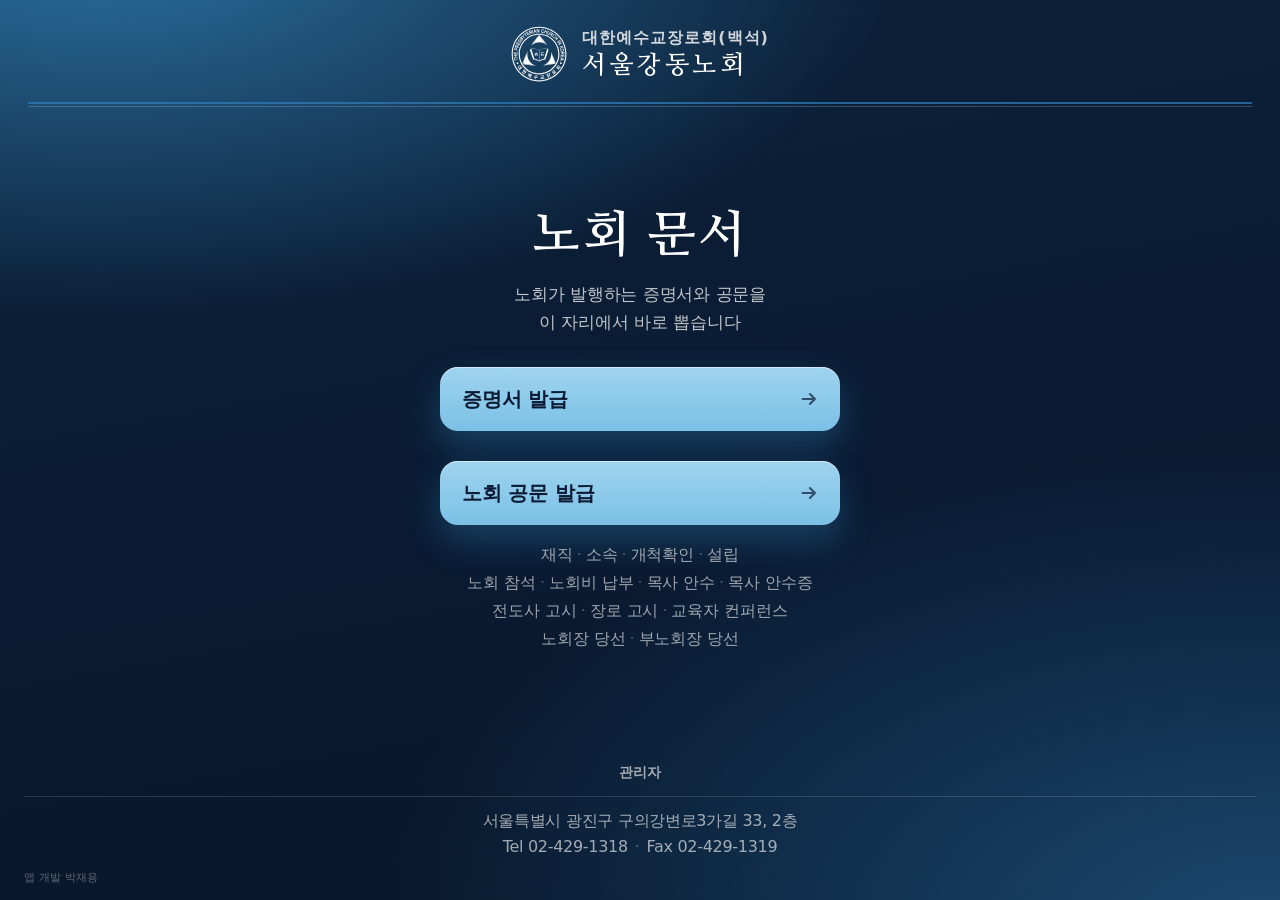
==== commit 5ed0f0ec: "certificate: 증명서 5종 추가 — 전도사·장로 고시 합격증, 교육자 컨퍼런스 수료증, 노회장·부노회장 당선증 (캐시 v93) - 종류별 서명부 구성(signMode): " ====
--- a/index.html
+++ b/index.html
@@ -12,8 +12,8 @@
 <meta name="mobile-web-app-capable" content="yes">
 <meta name="apple-mobile-web-app-capable" content="yes">
 <meta name="apple-mobile-web-app-title" content="노회 문서">
-<link rel="stylesheet" href="assets/app.css?v=89">
-<link rel="stylesheet" href="assets/ord.css?v=89">
+<link rel="stylesheet" href="assets/app.css?v=92">
+<link rel="stylesheet" href="assets/ord.css?v=90">
 </head>
 <body>
 
@@ -298,7 +298,7 @@
               <!-- 증명사진에 걸치는 압인(철인) — 사진을 바꿔치기하지 않았다는 표시 -->
               <img class="p-stamp" id="pStamp" alt="">
 
-              <div class="sign">
+              <div class="sign" id="pSignStd">
                 <div class="sg1wrap"><div class="sg1"><span id="pSignOrg">대한예수교장로회(백석) 서울강동노회</span><span class="seal-hold seal-hold-org"><img class="seal-org" id="sealOrg" alt=""></span></div></div>
                 <div class="sg2wrap">
                   <div class="sg2">
@@ -306,6 +306,18 @@
                     <span class="st" id="pSignTitle">서기</span><span class="sn"><span id="pSigner">박재용</span><span class="seal-hold seal-hold-name"><img class="seal-name" id="sealSecretary" alt=""></span></span>
                   </div>
                 </div>
+              </div>
+
+              <!-- 고시 합격·수료·당선 문서 서명부 — 노회장 + 문서별 책임자, 직인은 노회 사각 인 하나만 크게 -->
+              <div class="sign sign-head" id="pSignHead" hidden>
+                <div class="sg1wrap" id="pHeadOrgWrap" hidden><div class="sg1"><span id="pHeadOrg">대한예수교장로회(백석) 서울강동노회</span></div></div>
+                <div class="sg2wrap">
+                  <div class="sg2">
+                    <span class="st" id="pHeadChairTitle">노회장</span><span class="sn" id="pHeadChairCell"><span id="pHeadChairName">이용동 목사</span></span>
+                    <span class="st" id="pHeadDocTitle">교육부장</span><span class="sn" id="pHeadDocCell"><span id="pHeadDocName"></span></span>
+                  </div>
+                </div>
+                <img class="seal-head-sq" id="sealHeadSq" alt="노회 사각 인">
               </div>
 
               <!-- ===== 아래: 지면 바닥에 고정 ===== -->
@@ -867,6 +879,13 @@
             <div class="field"><label for="fmSignTitle">서기 직함</label><input id="fmSignTitle" data-fmt="signerTitle"></div>
             <div class="field"><label for="fmSigner">서기 성명</label><input id="fmSigner" data-fmt="signerName"></div>
           </div>
+
+          <h3 class="fmt-h">고시 합격증 · 수료증 서명부 <small class="hint-inline">새 3종만</small></h3>
+          <p class="hint" style="margin:-4px 2px 10px">전도사·장로 고시 합격증과 교육자 컨퍼런스 수료증은 <b>노회장 + 문서별 책임자</b> 두 줄로 찍고, 서기 줄은 넣지 않으며, 직인은 노회 사각 인 하나만 크게 찍습니다. 책임자 직함·성명은 아래 ‘종류별 문구’에서 고칩니다.</p>
+          <div class="row2">
+            <div class="field"><label for="fmEduChairTitle">노회장 직함 <small class="hint-inline">비우면 ‘노회장’</small></label><input id="fmEduChairTitle" data-fmt="eduChairTitle" placeholder="노회장"></div>
+            <div class="field"><label for="fmEduChairName">노회장 성명 <small class="hint-inline">비우면 위 노회장 성명 + 목사</small></label><input id="fmEduChairName" data-fmt="eduChairName" placeholder="이용동 목사"></div>
+          </div>
           <div class="seal-slots" id="sealSlotsAdmin"></div>
           <input type="file" id="sealFileAdmin" accept="image/*" hidden>
           <p class="hint" style="margin:10px 2px 4px">직인을 글자 위에 어떻게 놓을지 고릅니다.</p>
@@ -958,6 +977,19 @@
           <div class="row2">
             <div class="field"><label for="fmTSignTitle">서명부 직함</label><input id="fmTSignTitle"></div>
             <div class="field"><label for="fmTSignName">서명부 성명</label><input id="fmTSignName"></div>
+          </div>
+
+          <div class="row2">
+            <div class="field"><label for="fmSignMode">서명부 구성</label>
+              <select id="fmSignMode">
+                <option value="std">노회장·서기 두 줄 + 직인 3종</option>
+                <option value="head">노회장·책임자 두 줄 + 노회 사각 인 하나</option>
+                <option value="election">노회 명의·책임자 한 줄 + 노회 사각 인 하나</option>
+              </select>
+            </div>
+            <div class="field"><label for="fmTypeSeals">직인 표시</label>
+              <select id="fmTypeSeals"><option value="on">넣기</option><option value="off">빼기</option></select>
+            </div>
           </div>
 
           <div class="field">
@@ -1295,7 +1327,7 @@
 <script src="vendor/html2canvas.min.js?v=89"></script>
 <script src="assets/xlsx.js?v=89"></script>
 <script src="assets/roman.js?v=89"></script>
-<script src="assets/app.js?v=89"></script>
+<script src="assets/app.js?v=92"></script>
 <script src="assets/notice.js?v=89"></script>
 <script src="assets/lock.js?v=89"></script>
 </body>
--- a/assets/app.css
+++ b/assets/app.css
@@ -273,6 +273,13 @@
 .paper[data-sg="2"] .seal-name{opacity:.85}
 .sign img[hidden]{display:none}
 
+/* 고시 합격증·수료증 서명부 — 노회장 + 문서별 책임자 두 줄, 노회 사각 인 하나만 크게 */
+.sign-head .sg2wrap{margin-top:0}
+/* hidden 속성이 display:flex·block 규칙에 묻히지 않게 */
+.sg1wrap[hidden],.sign-head .sg2 .st[hidden],.sign-head .sg2 .sn[hidden]{display:none!important}
+.sign-head .sg2 .sn{min-width:22mm;display:inline-block}
+.seal-head-sq{position:absolute;right:16mm;bottom:24mm;width:43mm;height:43mm;object-fit:contain;opacity:.68}
+
 /* ---- 아래: 지면 바닥에 붙는 블록 ---- */
 .p-bottom{position:absolute;z-index:1;left:0;right:0;bottom:13mm;
   display:flex;flex-direction:column;justify-content:flex-end}
--- a/assets/ord.css
+++ b/assets/ord.css
@@ -109,10 +109,10 @@
 .od-sign{position:absolute;left:0;right:0;top:231mm}
 .paper.ord[data-lang="en"] .od-sign{top:228mm}
 /* 줄 사이를 넉넉히 띄운다 — 직함·성명 위에 인이 겹쳐도 두 인이 서로 닿지 않게(13mm 인 기준) */
-.od-sg{display:flex;justify-content:center;align-items:baseline;gap:5mm;margin-bottom:7mm}
+.od-sg{display:flex;justify-content:center;align-items:baseline;gap:5mm;margin-bottom:4.2mm}
 .od-sg .st{width:28mm;text-align:justify;text-align-last:justify;font-size:4.6mm;letter-spacing:.1em}
 .od-sg .sn{font-size:5.0mm;letter-spacing:.18em;white-space:nowrap}
-.paper.ord[data-lang="en"] .od-sg{display:grid;grid-template-columns:auto auto;justify-content:center;align-items:baseline;gap:0 4mm;margin-bottom:7.9mm}
+.paper.ord[data-lang="en"] .od-sg{display:grid;grid-template-columns:auto auto;justify-content:center;align-items:baseline;gap:0 4mm;margin-bottom:4.7mm}
 .paper.ord[data-lang="en"] .od-sg .st{display:block;width:46mm;text-align:right;text-align-last:auto;font-size:4.3mm;letter-spacing:.01em;white-space:nowrap}
 .paper.ord[data-lang="en"] .od-sg .sn{display:block;font-size:4.6mm;letter-spacing:.01em;white-space:nowrap}
 
@@ -120,17 +120,15 @@
    글자를 가리지 않도록 서명부 아래 빈 자리에 세 인을 나란히 놓는다. */
 .od-seal{position:absolute;z-index:3;pointer-events:none}
 .od-seal img{width:100%;height:100%;object-fit:contain;display:block}
-.od-seal.sq{left:var(--sq-l,32mm);top:var(--sq-t,230mm);width:var(--sq-s,28mm);height:var(--sq-s,28mm)}
-.od-seal.r1{left:var(--r1-l,115mm);top:var(--r1-t,228.1mm);width:var(--r-s,13mm);height:var(--r-s,13mm);opacity:.92}
-.od-seal.r2{left:var(--r2-l,115mm);top:var(--r2-t,242.5mm);width:var(--r-s,13mm);height:var(--r-s,13mm);opacity:.92}
+.od-seal.sq{left:var(--sq-l,153.5mm);top:var(--sq-t,210.8mm);width:var(--sq-s,26mm);height:var(--sq-s,26mm)}
+.od-seal.r1{left:var(--r1-l,128.3mm);top:var(--r1-t,226.3mm);width:var(--r-s,16.5mm);height:var(--r-s,16.5mm);opacity:.92}
+.od-seal.r2{left:var(--r2-l,128.3mm);top:var(--r2-t,238.0mm);width:var(--r-s,16.5mm);height:var(--r-s,16.5mm);opacity:.92}
 .od-seal[hidden]{display:none}
 
-/* 영문 지면은 서명부가 한글판보다 3.1mm 위에, 이름 가운데가 8.5mm 오른쪽에 있다(직함 표기가 길어
-   줄이 오른쪽으로 밀린다). 인은 관리자 값(한글판 기준)에 이 차이만 더해 같은 방식으로 얹는다.
-   사각 인은 영문 직함(‘Presbytery Chairman’)이 왼쪽까지 길게 오므로 왼쪽으로 12mm 물린다. */
-.paper.ord[data-lang="en"] .od-seal.r1{left:calc(var(--r1-l,115mm) + 8.5mm);top:calc(var(--r1-t,228.1mm) - 3.1mm)}
-.paper.ord[data-lang="en"] .od-seal.r2{left:calc(var(--r2-l,115mm) + 8.5mm);top:calc(var(--r2-t,242.5mm) - 3.1mm)}
-.paper.ord[data-lang="en"] .od-seal.sq{left:calc(var(--sq-l,32mm) - 12mm);top:calc(var(--sq-t,230mm) - 3.1mm)}
+/* 영문 지면은 ‘Presbytery’ 끝(ry)과 각 영문 성명 마지막 글자(u, g)에 맞춰 좌표를 보정한다. */
+.paper.ord[data-lang="en"] .od-seal.r1{left:calc(var(--r1-l,128.3mm) + 19.4mm);top:calc(var(--r1-t,226.3mm) - 3.3mm)}
+.paper.ord[data-lang="en"] .od-seal.r2{left:calc(var(--r2-l,128.3mm) + 13.9mm);top:calc(var(--r2-t,238.0mm) - 3.4mm)}
+.paper.ord[data-lang="en"] .od-seal.sq{left:calc(var(--sq-l,153.5mm) - 23.3mm);top:calc(var(--sq-t,210.8mm) - 9.8mm)}
 
 /* 백석 엠블럼 워터마크 — 지면 가운데에 크게, 아주 옅게. 본문·사진·직인·QR 뒤에 깔린다. */
 .od-wm{
@@ -154,7 +152,7 @@
 .od-stamp[hidden]{display:none}
 
 /* 진위 확인 QR · Internet No. */
-.od-qr{position:absolute;right:16mm;bottom:16mm;width:30mm;height:30mm;z-index:2}
+.od-qr{position:absolute;right:16mm;bottom:16mm;width:28.5mm;height:28.5mm;z-index:2}
 .od-qr[hidden]{display:none}
 .od-inet{position:absolute;left:28mm;bottom:17mm;font-size:2.5mm;color:#6a6459;letter-spacing:.02em}
 
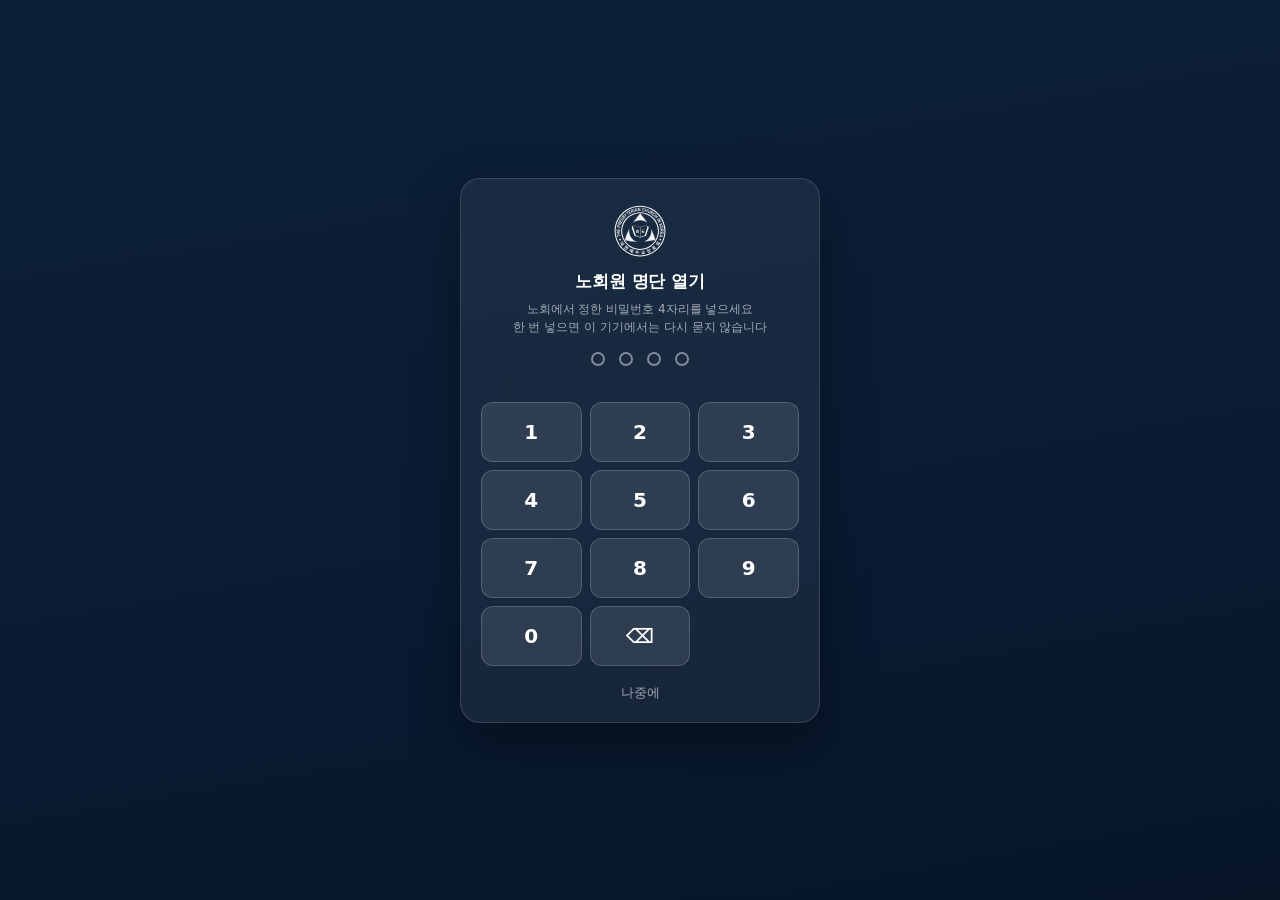
==== commit 5b8d5a4a: "노회원 명단 245명·사진 193장을 비밀번호(1004)로 잠가 넣음 — 관리자 비밀번호 churchsystem - data/roster.enc: 인명부 245명(이름·직분·시찰·" ====
--- a/index.html
+++ b/index.html
@@ -12,7 +12,7 @@
 <meta name="mobile-web-app-capable" content="yes">
 <meta name="apple-mobile-web-app-capable" content="yes">
 <meta name="apple-mobile-web-app-title" content="노회 문서">
-<link rel="stylesheet" href="assets/app.css?v=92">
+<link rel="stylesheet" href="assets/app.css?v=96">
 <link rel="stylesheet" href="assets/ord.css?v=90">
 </head>
 <body>
@@ -61,6 +61,7 @@
         </div>
 
         <footer class="cv-foot">
+          <button type="button" class="cv-link cv-small" id="cvRoster">노회원 명단</button>
           <button type="button" class="cv-link cv-small" id="cvAdmin">관리자</button>
           <div class="cv-hair" aria-hidden="true"></div>
           <p>서울특별시 광진구 구의강변로3가길 33, 2층</p>
@@ -119,16 +120,19 @@
                   <label for="fOrdDate">안수일</label>
                   <input id="fOrdDate" type="date" min="1950-01-01" max="2100-12-31">
                 </div>
-                <div class="field">
-                  <label>증명사진</label>
-                  <div class="photo-pick">
-                    <div class="thumb" id="ordPhotoThumb">없음</div>
-                    <button type="button" class="mini" id="ordPhotoBtn">사진 넣기</button>
-                    <button type="button" class="mini" id="ordPhotoList">명단 사진</button>
-                    <button type="button" class="mini" id="ordPhotoDel">지우기</button>
+                <div class="field" id="ordPhotoField">
+                  <div id="ordPhotoPicker">
+                    <label>증명사진</label>
+                    <div class="photo-pick">
+                      <div class="thumb" id="ordPhotoThumb">없음</div>
+                      <button type="button" class="mini" id="ordPhotoBtn">사진 넣기</button>
+                      <button type="button" class="mini" id="ordPhotoList">명단 사진</button>
+                      <button type="button" class="mini" id="ordPhotoDel">지우기</button>
+                    </div>
+                    <input type="file" id="ordPhotoFile" accept="image/*" hidden>
+                    <p class="hint" id="ordPhotoHint">사진은 이 기기에만 저장됩니다. 명단에 사진이 있으면 저절로 채워집니다.</p>
                   </div>
-                  <input type="file" id="ordPhotoFile" accept="image/*" hidden>
-                  <p class="hint" id="ordPhotoHint">사진은 이 기기에만 저장됩니다. 명단에 사진이 있으면 저절로 채워집니다.</p>
+                  <p class="hint" id="ordPhotoOffNote" hidden>이 증명서는 관리자 › 종류별 문구에서 <b>사진 표시 — 빼기</b>로 정해 두어 사진을 넣지 않습니다. 넣으려면 거기서 <b>넣기</b>로 바꾸세요.</p>
                 </div>
               </div>
               <div class="field">
@@ -308,16 +312,16 @@
                 </div>
               </div>
 
-              <!-- 고시 합격·수료·당선 문서 서명부 — 노회장 + 문서별 책임자, 직인은 노회 사각 인 하나만 크게 -->
+              <!-- 고시 합격·수료·당선 문서 서명부 — 노회명과 그 옆 노회 사각 인,
+                   아래에 노회장·책임자 두 줄(당선증은 책임자 한 줄) -->
               <div class="sign sign-head" id="pSignHead" hidden>
-                <div class="sg1wrap" id="pHeadOrgWrap" hidden><div class="sg1"><span id="pHeadOrg">대한예수교장로회(백석) 서울강동노회</span></div></div>
+                <div class="sg1wrap" id="pHeadOrgWrap"><div class="sg1"><span id="pHeadOrg">대한예수교장로회(백석) 서울강동노회</span><span class="seal-hold seal-hold-org"><img class="seal-org" id="sealHeadSq" alt="노회 사각 인"></span></div></div>
                 <div class="sg2wrap">
                   <div class="sg2">
                     <span class="st" id="pHeadChairTitle">노회장</span><span class="sn" id="pHeadChairCell"><span id="pHeadChairName">이용동 목사</span></span>
                     <span class="st" id="pHeadDocTitle">교육부장</span><span class="sn" id="pHeadDocCell"><span id="pHeadDocName"></span></span>
                   </div>
                 </div>
-                <img class="seal-head-sq" id="sealHeadSq" alt="노회 사각 인">
               </div>
 
               <!-- ===== 아래: 지면 바닥에 고정 ===== -->
@@ -881,7 +885,7 @@
           </div>
 
           <h3 class="fmt-h">고시 합격증 · 수료증 서명부 <small class="hint-inline">새 3종만</small></h3>
-          <p class="hint" style="margin:-4px 2px 10px">전도사·장로 고시 합격증과 교육자 컨퍼런스 수료증은 <b>노회장 + 문서별 책임자</b> 두 줄로 찍고, 서기 줄은 넣지 않으며, 직인은 노회 사각 인 하나만 크게 찍습니다. 책임자 직함·성명은 아래 ‘종류별 문구’에서 고칩니다.</p>
+          <p class="hint" style="margin:-4px 2px 10px">전도사·장로 고시 합격증과 교육자 컨퍼런스 수료증은 <b>노회장 + 문서별 책임자</b> 두 줄로 찍고, 서기 줄은 넣지 않습니다. 모든 문서 하단에 <b>대한예수교장로회(백석) 서울강동노회</b>를 찍고 그 노회명 바로 옆에 노회 사각 인을 찍습니다. 책임자 직함·성명은 아래 ‘종류별 문구’에서 고칩니다.</p>
           <div class="row2">
             <div class="field"><label for="fmEduChairTitle">노회장 직함 <small class="hint-inline">비우면 ‘노회장’</small></label><input id="fmEduChairTitle" data-fmt="eduChairTitle" placeholder="노회장"></div>
             <div class="field"><label for="fmEduChairName">노회장 성명 <small class="hint-inline">비우면 위 노회장 성명 + 목사</small></label><input id="fmEduChairName" data-fmt="eduChairName" placeholder="이용동 목사"></div>
@@ -895,32 +899,7 @@
           </div>
 
           <h3 class="fmt-h">사진 압인</h3>
-          <p class="hint" style="margin:-4px 2px 10px">증명사진이 다른 사진으로 바뀌지 않았다는 표시로, 사진 모서리에 노회 직인을 압인(철인)으로 눌러 찍습니다. 빨간 잉크가 아니라 눌린 자국으로만 남습니다. 사진이 없으면 찍지 않습니다.</p>
-          <div class="seg" id="stSegOn" role="radiogroup" aria-label="사진 압인">
-            <label><input type="radio" name="stOn" value="on" checked><span>압인 찍기</span></label>
-            <label><input type="radio" name="stOn" value="off"><span>압인 없이</span></label>
-          </div>
-          <p class="hint" style="margin:-2px 2px 6px">크기</p>
-          <div class="seg seg3" role="radiogroup" aria-label="압인 크기">
-            <label><input type="radio" name="stSize" value="12"><span>작게 12mm</span></label>
-            <label><input type="radio" name="stSize" value="15" checked><span>보통 15mm</span></label>
-            <label><input type="radio" name="stSize" value="18"><span>크게 18mm</span></label>
-          </div>
-          <p class="hint" style="margin:-2px 2px 6px">위치(사진 모서리)</p>
-          <div class="seg" role="radiogroup" aria-label="압인 위치">
-            <label><input type="radio" name="stCorner" value="tl"><span>좌상</span></label>
-            <label><input type="radio" name="stCorner" value="tr"><span>우상</span></label>
-          </div>
-          <div class="seg" role="radiogroup" aria-label="압인 위치 아래">
-            <label><input type="radio" name="stCorner" value="bl"><span>좌하</span></label>
-            <label><input type="radio" name="stCorner" value="br" checked><span>우하</span></label>
-          </div>
-          <p class="hint" style="margin:-2px 2px 6px">강도</p>
-          <div class="seg seg3" role="radiogroup" aria-label="압인 강도">
-            <label><input type="radio" name="stTone" value="0.18"><span>옅게</span></label>
-            <label><input type="radio" name="stTone" value="0.32" checked><span>보통</span></label>
-            <label><input type="radio" name="stTone" value="0.48"><span>진하게</span></label>
-          </div>
+          <p class="hint" style="margin:-4px 2px 10px">사진 압인(철인)은 쓰지 않습니다. 모든 증명서에서 사진 위 직인 자국 없이 인쇄됩니다.</p>
 
           <h3 class="fmt-h">지면 머리글</h3>
           <p class="hint" style="margin:-4px 2px 10px">교단명과 노회명은 띠 안에서 로고와 함께 가운데에 찍히고, 비운 칸의 줄은 지면에서 빠집니다. 우편번호·주소·전화·팩스는 한 줄에 나란히 찍힙니다.</p>
@@ -992,6 +971,11 @@
             </div>
           </div>
 
+          <div class="field"><label for="fmTypePhoto">사진 표시 <small class="hint-inline">(증명사진)</small></label>
+            <select id="fmTypePhoto"><option value="on">넣기</option><option value="off">빼기</option></select>
+            <p class="hint" style="margin:4px 2px 0">이 종류의 증명서에 증명사진을 넣을지 정합니다. 노회비 납부증명서·교회 설립증명서는 기본이 ‘빼기’입니다.</p>
+          </div>
+
           <div class="field">
             <label>항목 이름</label>
             <div class="label-grid" id="fmLabels"></div>
@@ -1006,11 +990,20 @@
         <div class="card fmt" data-group="people" id="peopleCard">
           <div class="card-head">
             <h2>노회원 명단</h2>
+            <button type="button" class="mini" id="peUnlock">인명부 열기</button>
             <button type="button" class="mini" id="peNew">새로 넣기</button>
           </div>
           <p class="hint" style="margin:-4px 2px 10px">여기 넣어 둔 노회원은 발급 화면에서 이름만 골라도 직분·생년월일·교회·주소가 저절로 채워집니다.</p>
 
+          <div class="pe-find">
+            <input type="search" id="peQ" placeholder="이름·교회로 찾기" aria-label="노회원 찾기">
+            <select id="pePos" aria-label="직분으로 거르기"><option value="">직분 전체</option></select>
+            <select id="peDist" aria-label="시찰로 거르기"><option value="">시찰 전체</option></select>
+          </div>
+          <p class="pe-count" id="peCount"></p>
+
           <div class="hlist" id="peList"></div>
+          <button type="button" class="btn pe-more" id="peMore" hidden>더 보기</button>
 
           <div class="pform" id="peForm" hidden>
             <div class="row2">
@@ -1021,6 +1014,7 @@
               <div class="field"><label for="peBirth">생년월일</label><input id="peBirth" type="date" min="1900-01-01" max="2100-12-31"></div>
               <div class="field"><label for="peChurch">교회명</label><input id="peChurch"></div>
             </div>
+            <div class="field"><label for="peDistrict">시찰</label><input id="peDistrict" list="distList" placeholder="서부시찰·동부시찰·남부시찰"></div>
             <div class="field"><label for="peChurchAddr">교회 주소</label><input id="peChurchAddr"></div>
             <div class="field"><label for="peAddress">주소(개인)</label><input id="peAddress"></div>
             <div class="row2">
@@ -1097,15 +1091,15 @@
 
         <div class="card fmt" data-group="conn" id="lockCard">
           <div class="card-head"><h2>앱 잠금 <span class="cnt">이 기기에서만 적용</span></h2></div>
-          <p class="hint" style="margin:-4px 2px 10px">폰을 잠깐 남이 만졌을 때 증명서 발급·노회 공문 발급·관리자·명단 관리를 막습니다. 비밀번호는 이 기기 브라우저에 해시로만 저장되고 드라이브로 넘어가지 않습니다.</p>
+          <p class="hint" style="margin:-4px 2px 10px">폰을 잠깐 남이 만졌을 때 증명서 발급·노회 공문 발급·관리자·명단 관리를 막습니다. 관리자 비밀번호(문자 포함)는 이 기기 브라우저에 해시로만 저장되고 드라이브로 넘어가지 않습니다. 처음 값은 <b>churchsystem</b> 입니다.</p>
           <div class="seg" role="radiogroup" aria-label="앱 잠금">
             <label><input type="radio" name="lockOn" value="on"><span>잠금 켜기</span></label>
             <label><input type="radio" name="lockOn" value="off"><span>잠금 끄기</span></label>
           </div>
-          <div class="field"><label for="lockCur">지금 비밀번호</label><input id="lockCur" type="password" inputmode="numeric" maxlength="4" autocomplete="off"></div>
+          <div class="field"><label for="lockCur">지금 비밀번호</label><input id="lockCur" type="password" maxlength="24" autocomplete="off" autocapitalize="none" spellcheck="false"></div>
           <div class="row2">
-            <div class="field"><label for="lockNew">새 비밀번호 (숫자 4자리)</label><input id="lockNew" type="password" inputmode="numeric" maxlength="4" autocomplete="off"></div>
-            <div class="field"><label for="lockNew2">새 비밀번호 확인 (숫자 4자리)</label><input id="lockNew2" type="password" inputmode="numeric" maxlength="4" autocomplete="off"></div>
+            <div class="field"><label for="lockNew">새 비밀번호</label><input id="lockNew" type="password" maxlength="24" autocomplete="off" autocapitalize="none" spellcheck="false" placeholder="4자 이상"></div>
+            <div class="field"><label for="lockNew2">새 비밀번호 확인</label><input id="lockNew2" type="password" maxlength="24" autocomplete="off" autocapitalize="none" spellcheck="false"></div>
           </div>
           <div class="fmt-actions"><button type="button" class="btn primary" id="lockSave">비밀번호 바꾸기</button></div>
           <p class="hint">한 번 풀면 10분 동안 다시 묻지 않고, 앱을 닫았다 열면 다시 묻습니다.</p>
@@ -1166,6 +1160,11 @@
 </div>
 
 <!-- 직분 목록 -->
+<datalist id="distList">
+  <option value="서부시찰"></option>
+  <option value="동부시찰"></option>
+  <option value="남부시찰"></option>
+</datalist>
 <datalist id="posList">
   <option value="목사"></option>
   <option value="전도사"></option>
@@ -1301,23 +1300,36 @@
   </div>
 </div>
 
-<!-- 앱 잠금 화면 (숫자 4자리) -->
+<!-- 앱 잠금 화면 (관리자 비밀번호 — 문자·숫자) -->
 <div class="modal lockmodal" id="lockModal" hidden>
   <div class="lockbox">
     <img class="lockmark" src="assets/logo-white.svg" alt="">
-    <h3 id="lockTitle">비밀번호 4자리</h3>
+    <h3 id="lockTitle">관리자 비밀번호</h3>
     <p class="lock-sub">대한예수교장로회(백석) 서울강동노회 문서함</p>
-    <div class="lock-dots" id="lockDots"><i></i><i></i><i></i><i></i></div>
-    <input id="lockPass" type="password" inputmode="numeric" pattern="[0-9]*" maxlength="4" autocomplete="off" aria-label="비밀번호 4자리" class="lock-hidden-input">
+    <input id="lockPass" type="password" maxlength="24" autocomplete="off" autocapitalize="none" spellcheck="false" aria-label="관리자 비밀번호" class="lock-text" placeholder="비밀번호">
     <p class="lock-err" id="lockErr"></p>
-    <div class="lock-pad" id="lockPad">
+    <button type="button" class="lock-go" id="lockGo">열기</button>
+    <button type="button" class="lock-cancel" id="lockCancel">닫기</button>
+  </div>
+</div>
+
+<!-- 노회원 명단 잠금 화면 (비밀번호 숫자 4자리 · 처음 한 번만) -->
+<div class="modal lockmodal" id="rosterModal" hidden>
+  <div class="lockbox">
+    <img class="lockmark" src="assets/logo-white.svg" alt="">
+    <h3>노회원 명단 열기</h3>
+    <p class="lock-sub">노회에서 정한 비밀번호 4자리를 넣으세요<br>한 번 넣으면 이 기기에서는 다시 묻지 않습니다</p>
+    <div class="lock-dots" id="rosterDots"><i></i><i></i><i></i><i></i></div>
+    <input id="rosterPass" type="password" inputmode="numeric" pattern="[0-9]*" maxlength="4" autocomplete="off" aria-label="비밀번호 4자리" class="lock-hidden-input">
+    <p class="lock-err" id="rosterErr"></p>
+    <div class="lock-pad" id="rosterPad">
       <button type="button" data-k="1">1</button><button type="button" data-k="2">2</button><button type="button" data-k="3">3</button>
       <button type="button" data-k="4">4</button><button type="button" data-k="5">5</button><button type="button" data-k="6">6</button>
       <button type="button" data-k="7">7</button><button type="button" data-k="8">8</button><button type="button" data-k="9">9</button>
       <button type="button" class="wide" data-k="0">0</button>
       <button type="button" data-k="del" aria-label="지우기">⌫</button>
     </div>
-    <button type="button" class="lock-cancel" id="lockCancel">닫기</button>
+    <button type="button" class="lock-cancel" id="rosterLater">나중에</button>
   </div>
 </div>
 
@@ -1327,7 +1339,7 @@
 <script src="vendor/html2canvas.min.js?v=89"></script>
 <script src="assets/xlsx.js?v=89"></script>
 <script src="assets/roman.js?v=89"></script>
-<script src="assets/app.js?v=92"></script>
+<script src="assets/app.js?v=96"></script>
 <script src="assets/notice.js?v=89"></script>
 <script src="assets/lock.js?v=89"></script>
 </body>
--- a/assets/app.css
+++ b/assets/app.css
@@ -273,12 +273,16 @@
 .paper[data-sg="2"] .seal-name{opacity:.85}
 .sign img[hidden]{display:none}
 
-/* 고시 합격증·수료증 서명부 — 노회장 + 문서별 책임자 두 줄, 노회 사각 인 하나만 크게 */
-.sign-head .sg2wrap{margin-top:0}
+/* 고시 합격증·수료증·당선증 서명부 — 노회명과 그 옆 노회 사각 인, 아래 노회장·책임자 줄.
+   높이를 서명부(1안)와 같게 잡아 노회명·사각 인이 어떤 문서든 같은 자리에 온다. */
+.sign-head{display:flex;flex-direction:column;justify-content:space-between;min-height:27.9mm}
+/* 지면이 이 서명부를 쓰지 않을 때(hidden)는 display:flex 에 묻히지 않고 빠진다 */
+.sign-head[hidden]{display:none!important}
+.sign-head .sg1wrap{margin-bottom:0}
+.sign-head .sg2wrap{margin-top:4mm}
 /* hidden 속성이 display:flex·block 규칙에 묻히지 않게 */
 .sg1wrap[hidden],.sign-head .sg2 .st[hidden],.sign-head .sg2 .sn[hidden]{display:none!important}
 .sign-head .sg2 .sn{min-width:22mm;display:inline-block}
-.seal-head-sq{position:absolute;right:16mm;bottom:24mm;width:43mm;height:43mm;object-fit:contain;opacity:.68}
 
 /* ---- 아래: 지면 바닥에 붙는 블록 ---- */
 .p-bottom{position:absolute;z-index:1;left:0;right:0;bottom:13mm;
@@ -366,6 +370,15 @@
   width:100%;padding:10px 12px;border-radius:10px;border:1.5px solid #e2dfd5;background:#fcfbf7;font-size:15px;
 }
 .hfilter input:focus,.hfilter select:focus{outline:none;border-color:var(--navy-2);background:#fff}
+/* 노회원 명단 찾기 — 이름칸은 한 줄, 직분·시찰은 나란히 */
+.pe-find{display:grid;grid-template-columns:1fr 1fr;gap:8px;margin:0 2px 6px}
+.pe-find input[type=search]{grid-column:1 / -1}
+.pe-find input,.pe-find select{
+  width:100%;padding:10px 12px;border-radius:10px;border:1.5px solid #e2dfd5;background:#fcfbf7;font-size:15px;
+}
+.pe-find input:focus,.pe-find select:focus{outline:none;border-color:var(--navy-2);background:#fff}
+.pe-count{margin:0 2px 4px;font-size:11.5px;color:var(--faint)}
+.pe-more{width:100%;margin:10px 0 2px}
 .hlist{display:flex;flex-direction:column;min-width:0}
 .hitem{
   display:flex;align-items:center;gap:10px;padding:11px 2px;border-bottom:1px solid var(--line-2);
@@ -976,6 +989,19 @@
 .lockbox h3{font-size:17px;font-weight:800;letter-spacing:-.2px}
 .lock-sub{margin:6px 0 16px;font-size:12px;color:rgba(255,255,255,.6)}
 .lock-hidden-input{position:absolute;opacity:0;pointer-events:none;width:1px;height:1px}
+/* 관리자 비밀번호 — 문자도 넣는 눈에 보이는 칸 */
+.lock-text{
+  display:block;width:100%;margin:10px 0 2px;padding:13px 14px;border-radius:12px;
+  border:1.5px solid rgba(255,255,255,.28);background:rgba(255,255,255,.10);color:#fff;
+  font-size:17px;letter-spacing:.02em;text-align:center;
+}
+.lock-text::placeholder{color:rgba(255,255,255,.42);letter-spacing:.06em}
+.lock-text:focus{outline:none;border-color:#7BC0E6;background:rgba(255,255,255,.16)}
+.lock-go{
+  display:block;width:100%;margin:10px 0 2px;padding:14px;border:0;border-radius:12px;
+  background:#2F6FB0;color:#fff;font-size:15.5px;font-weight:700;
+}
+.lock-go:active{filter:brightness(1.08)}
 .lock-dots{display:flex;justify-content:center;gap:14px;margin:6px 0 4px}
 .lock-dots i{width:14px;height:14px;border-radius:50%;border:2px solid rgba(255,255,255,.45);display:block}
 .lock-dots i.on{background:#7BC0E6;border-color:#7BC0E6}
